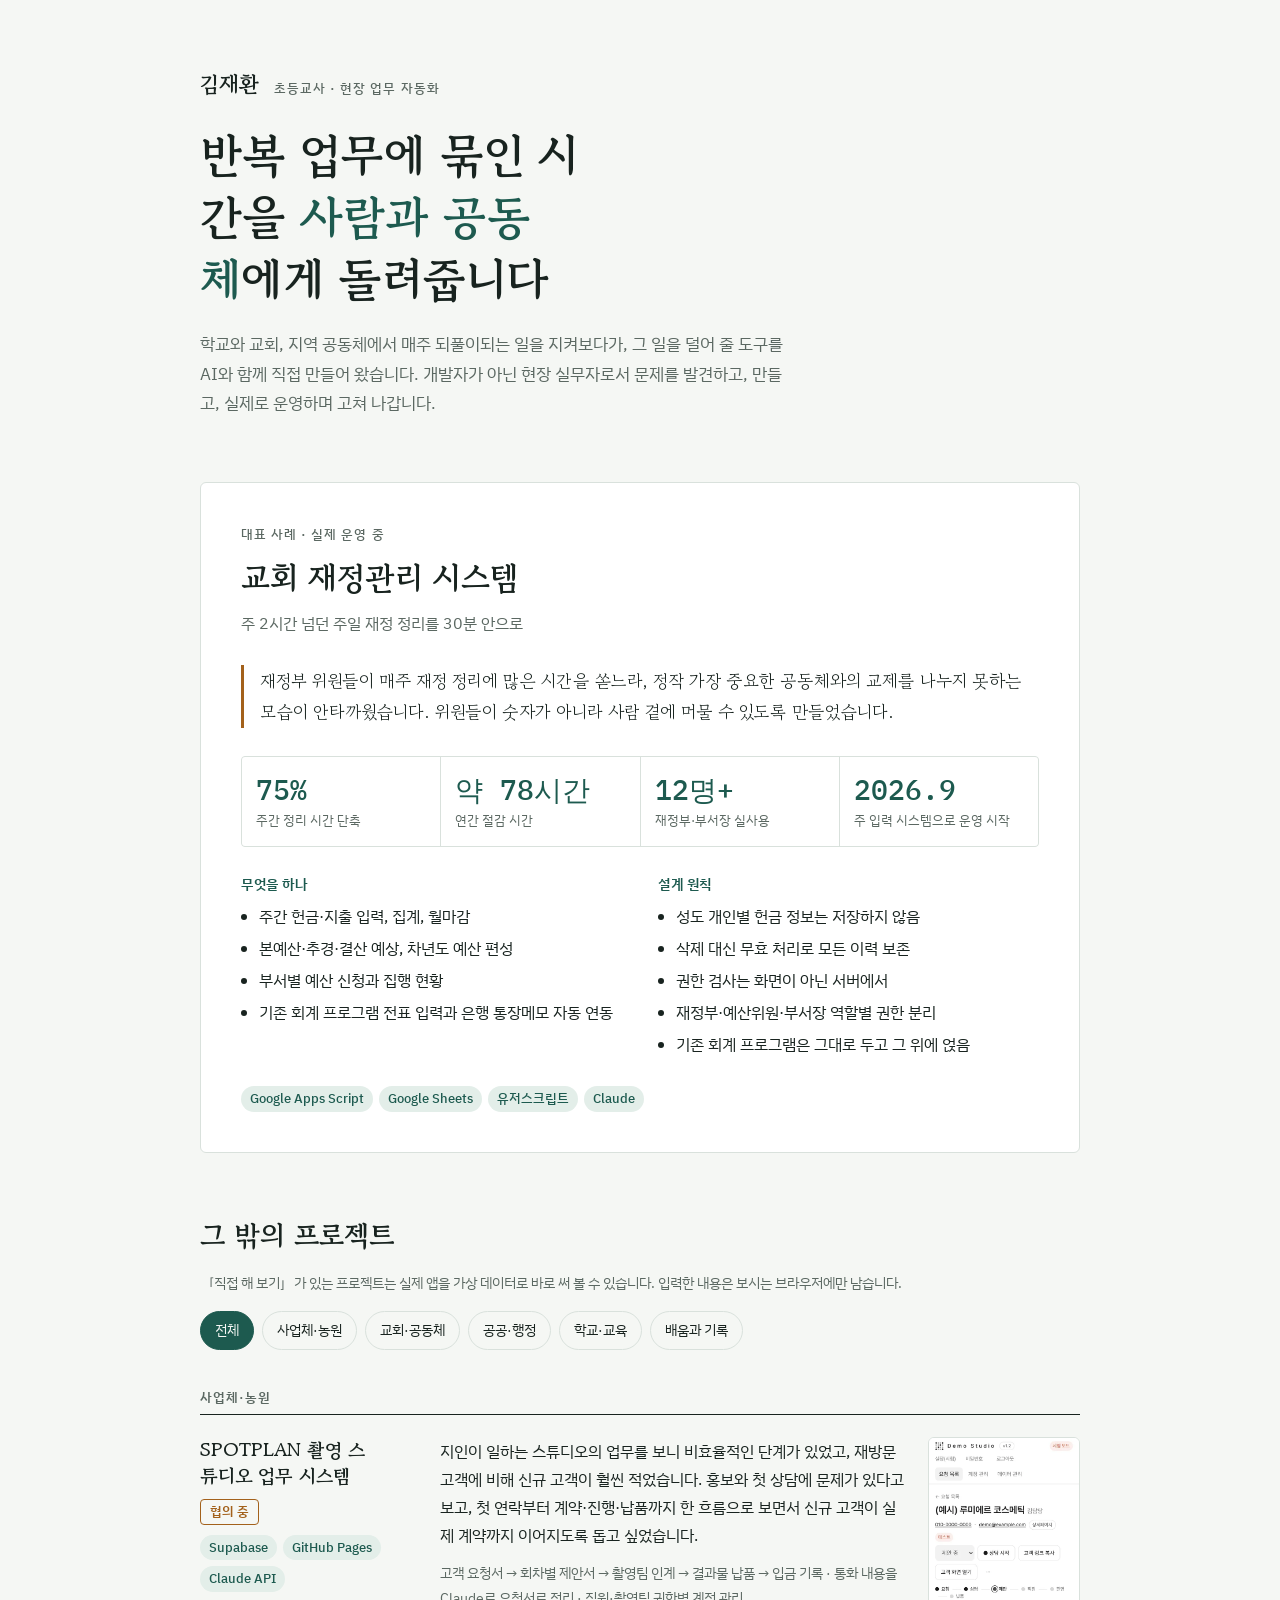
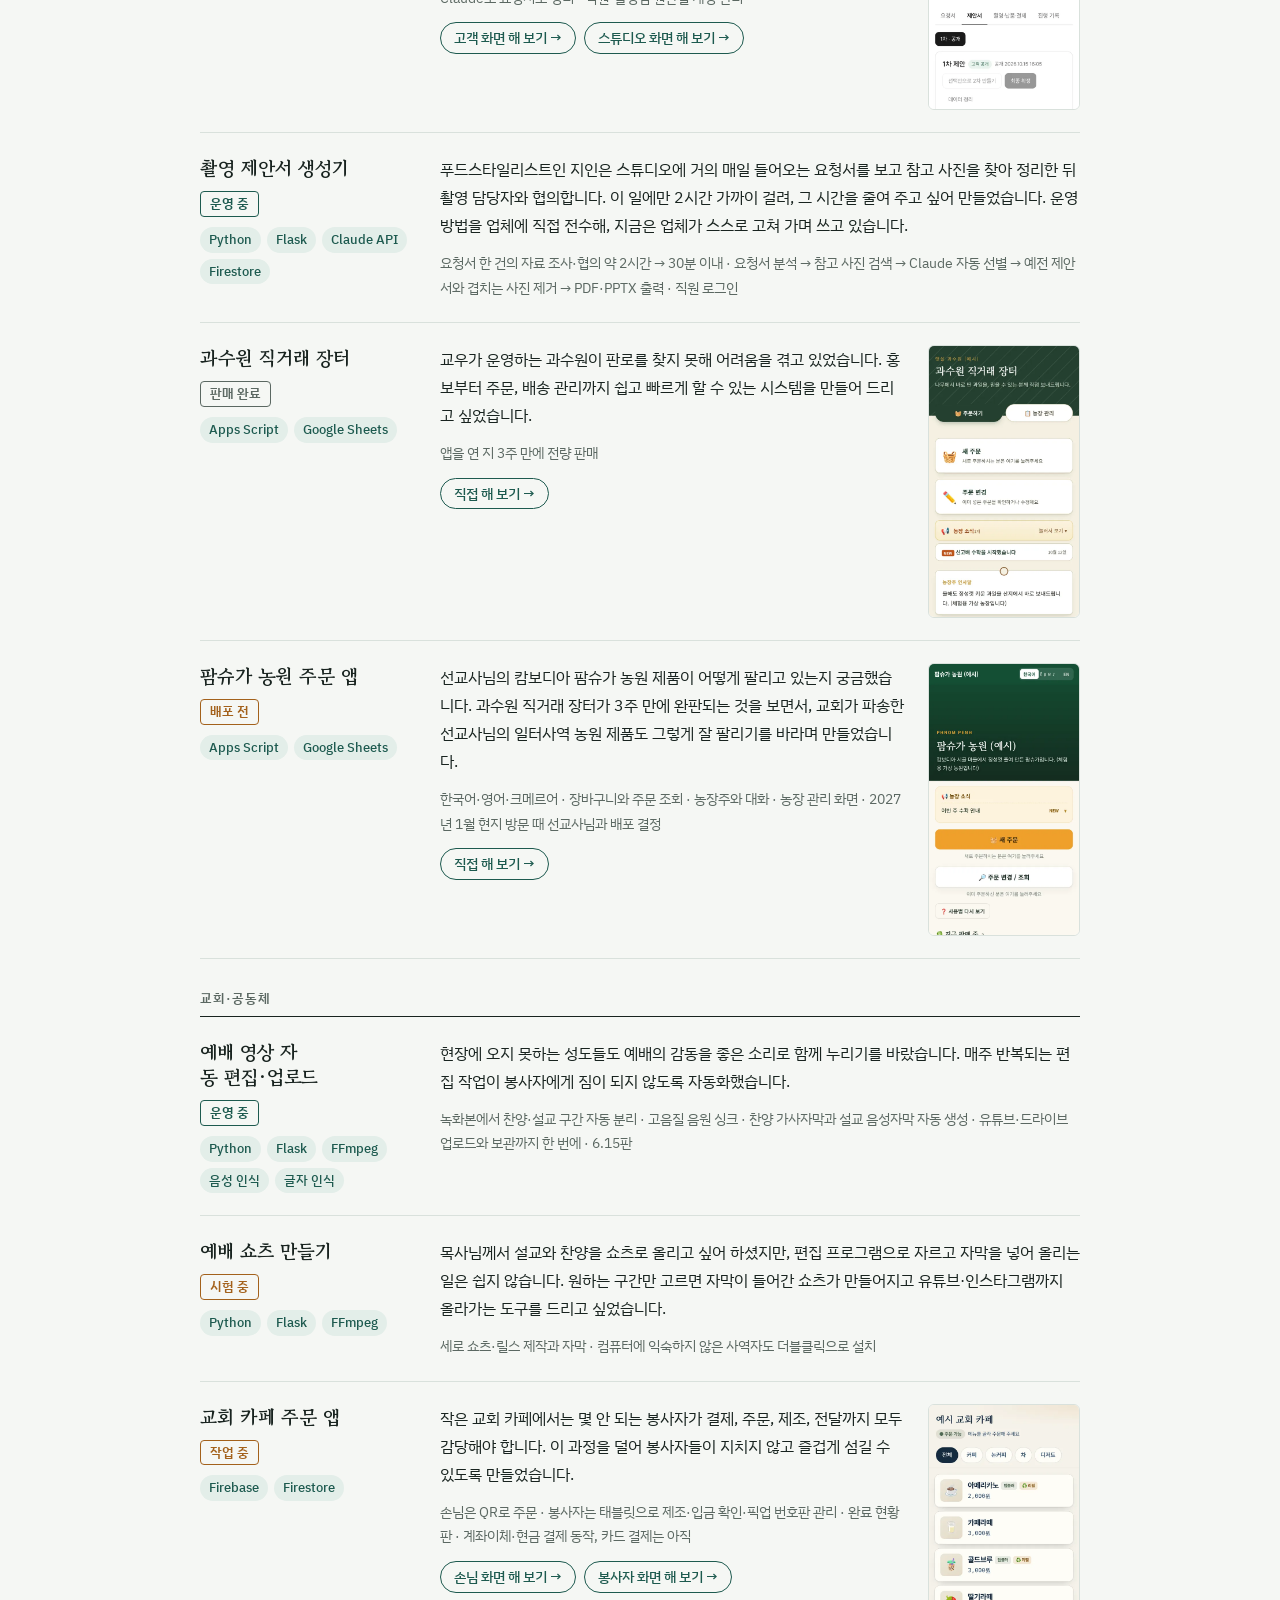
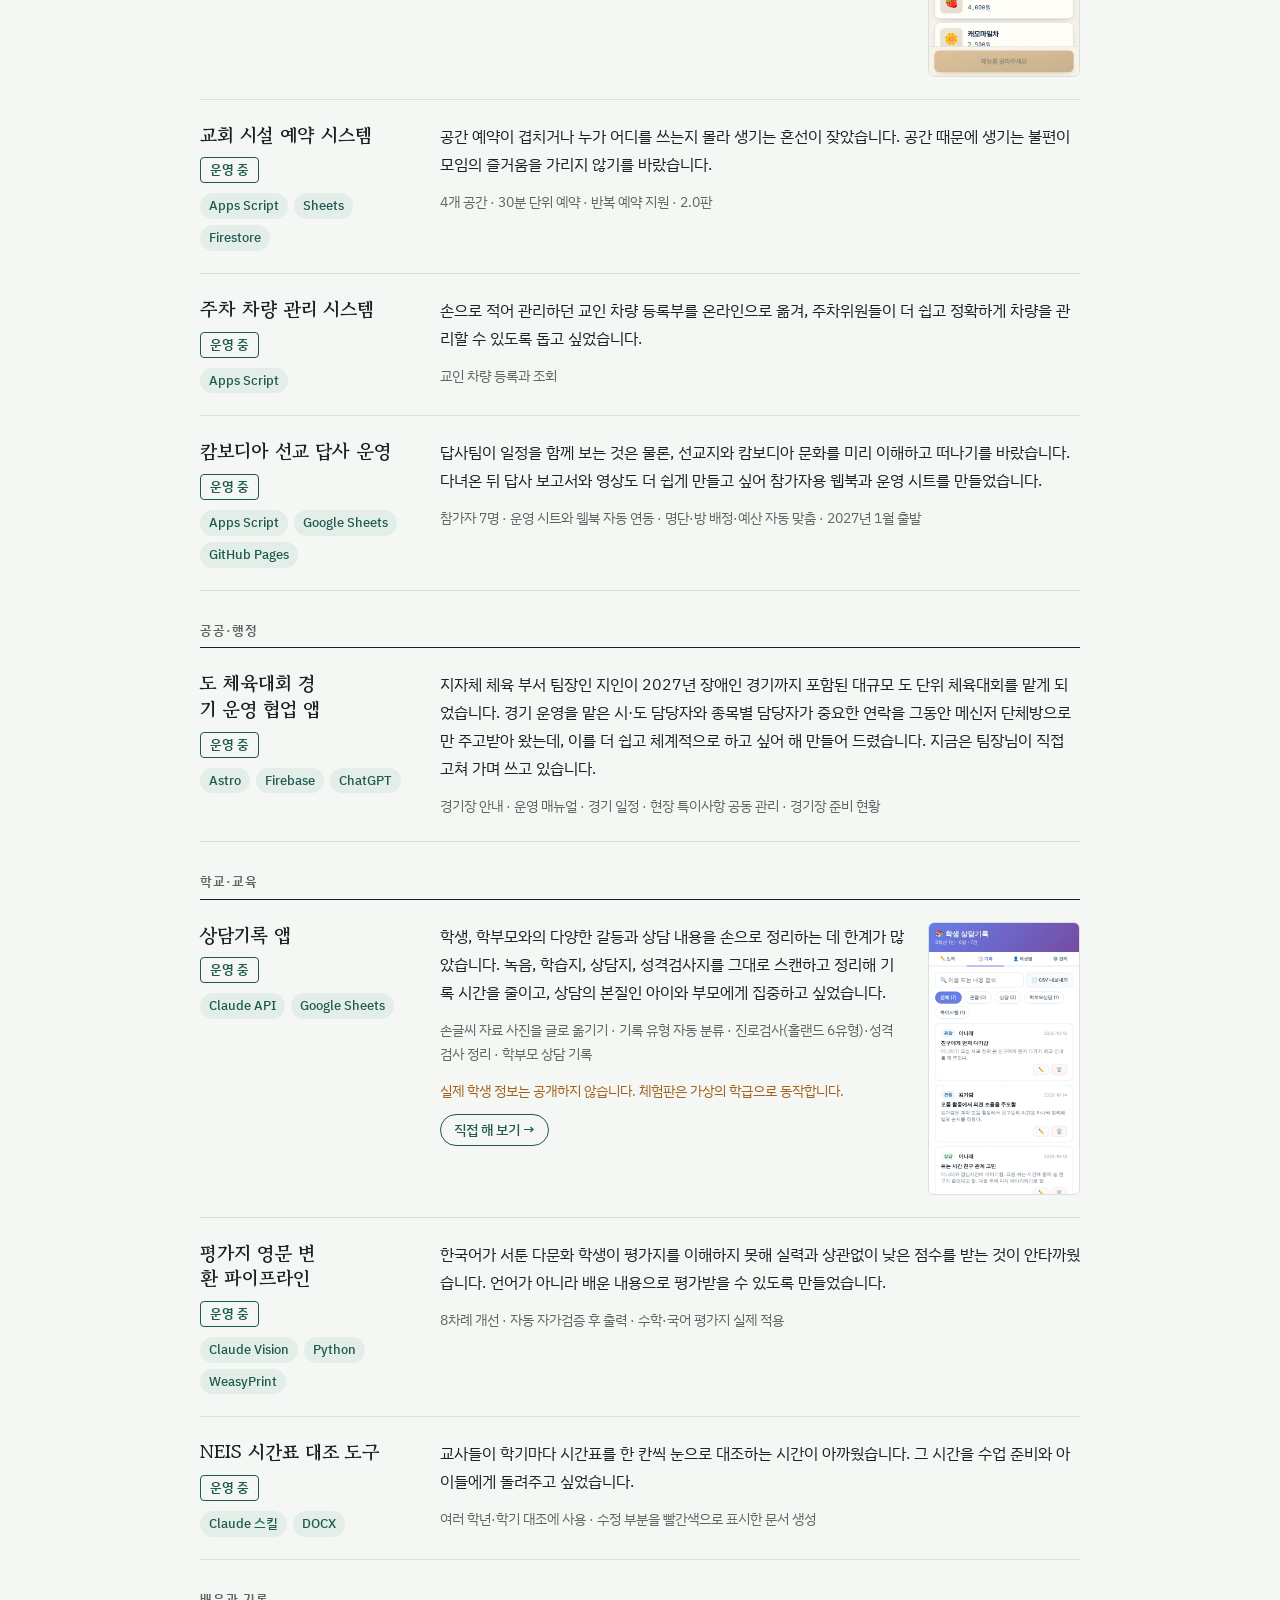
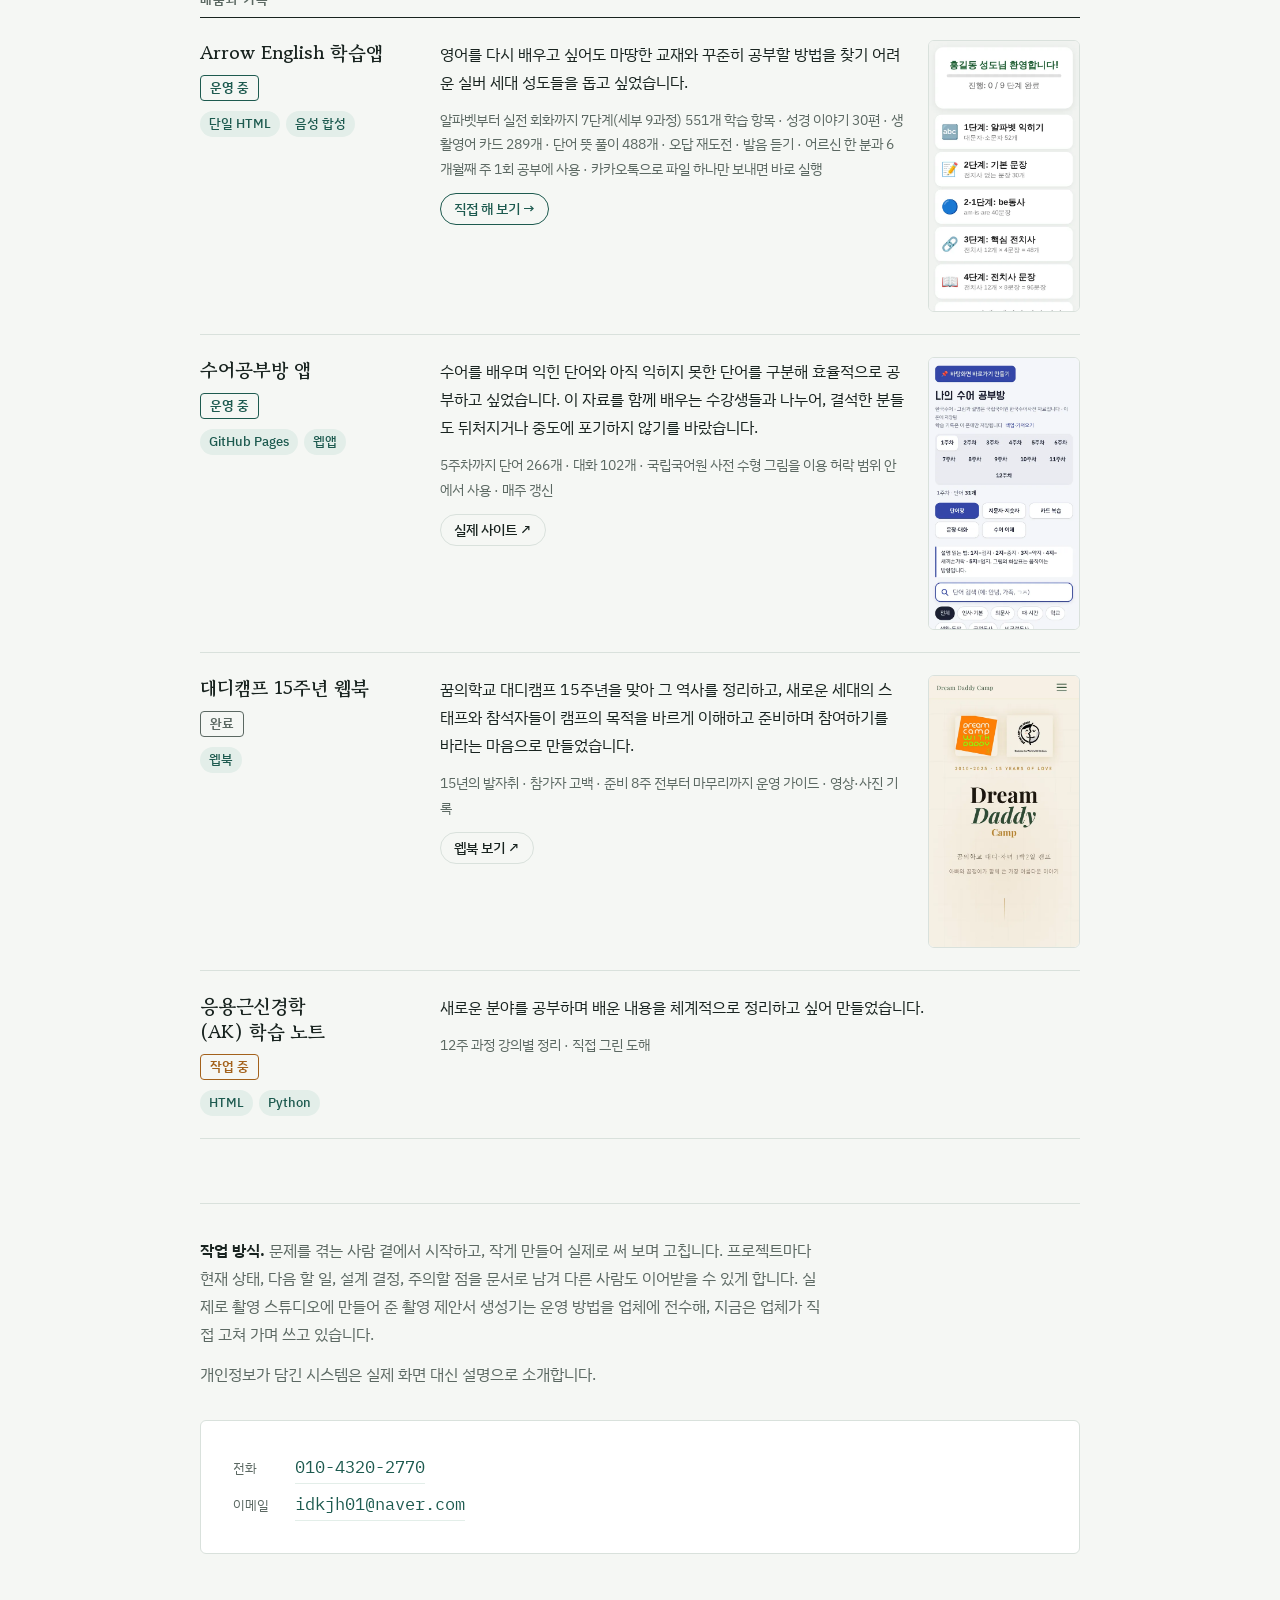
==== index.html @ 195a2b78 "AK 학습노트 링크·캡처 삭제 Co-Authored-By: Claude Opus 5.5 <noreply@anthropic.com> Claude-Session: https://cla" ====
<!doctype html>
<html lang="ko">
<head>
<meta charset="utf-8">
<meta name="viewport" content="width=device-width,initial-scale=1,viewport-fit=cover">
<meta name="description" content="초등교사 김재환이 학교·교회·지역 공동체의 반복 업무를 덜기 위해 AI와 함께 만든 프로젝트 모음">
<meta property="og:title" content="김재환 프로젝트 포트폴리오">
<meta property="og:description" content="반복 업무에 묶인 시간을 사람과 공동체에게 돌려줍니다">
<meta property="og:type" content="website">
<title>김재환 프로젝트 포트폴리오</title>
<meta name="claude:viewport-fit-sides" content="cover">
<link rel="preconnect" href="https://fonts.googleapis.com">
<link rel="stylesheet" href="https://fonts.googleapis.com/css2?family=Gowun+Batang:wght@400;700&family=IBM+Plex+Sans+KR:wght@400;500;600&family=IBM+Plex+Mono:wght@500&display=swap">
<style>
/* Layout: 한 사람의 작업 노트. 좁은 본문 칼럼 + 대표 사례 하나를 크게, 나머지는 분야별 목록 */
:root{
  --bg:#f5f7f4; --surface:#ffffff; --ink:#18231f; --muted:#5b6862; --line:#d9e1dc;
  --accent:#1d5a4f; --accent-soft:#e3eee9; --warm:#a3611b;
  --display:"Gowun Batang","Nanum Myeongjo",serif;
  --body:"IBM Plex Sans KR","Apple SD Gothic Neo","Malgun Gothic",sans-serif;
  --mono:"IBM Plex Mono",ui-monospace,monospace;
}
@media (prefers-color-scheme:dark){:root:not([data-theme="light"]){
  --bg:#111816; --surface:#18211e; --ink:#e6ece8; --muted:#9aa8a1; --line:#2b3733;
  --accent:#7cc4b2; --accent-soft:#1f2f2a; --warm:#e0a464; color-scheme:dark}}
:root[data-theme="dark"]{
  --bg:#111816; --surface:#18211e; --ink:#e6ece8; --muted:#9aa8a1; --line:#2b3733;
  --accent:#7cc4b2; --accent-soft:#1f2f2a; --warm:#e0a464; color-scheme:dark}
*{box-sizing:border-box}
body{background:var(--bg);color:var(--ink);font-family:var(--body);font-size:16px;line-height:1.75;
  padding-left:max(16px,env(safe-area-inset-left,0px));padding-right:max(16px,env(safe-area-inset-right,0px))}
.wrap{max-width:880px;margin:0 auto;padding-block:56px 72px;display:flex;flex-direction:column;gap:64px}
h1,h2,h3{font-family:var(--display);text-wrap:balance;margin:0;line-height:1.35}
p{margin:0}
.eyebrow{font-size:13px;letter-spacing:.08em;color:var(--muted);font-weight:500}

/* 소개 */
.intro{display:flex;flex-direction:column;gap:20px}
.intro .who{display:flex;flex-wrap:wrap;gap:6px 14px;align-items:baseline}
.intro .name{font-family:var(--display);font-size:22px;font-weight:700}
.intro h1{font-size:clamp(30px,6vw,46px);font-weight:700;max-width:18ch}
.intro h1 em{font-style:normal;color:var(--accent)}
.intro .lead{color:var(--muted);max-width:60ch;font-size:17px}

/* 대표 사례 */
.feature{background:var(--surface);border:1px solid var(--line);border-radius:6px;padding:clamp(22px,4vw,40px);display:flex;flex-direction:column;gap:28px}
.feature-head{display:flex;flex-direction:column;gap:10px}
.feature h2{font-size:clamp(24px,4.5vw,32px)}
.feature .sub{color:var(--muted)}
.why{border-left:3px solid var(--warm);padding-left:16px;font-family:var(--display);font-size:17.5px;line-height:1.8}
.stats{display:grid;grid-template-columns:repeat(4,minmax(0,1fr));gap:1px;background:var(--line);border:1px solid var(--line);border-radius:4px;overflow:hidden}
.stat{background:var(--surface);padding:16px 14px;display:flex;flex-direction:column;gap:4px;min-width:0}
.stat b{font-family:var(--mono);font-size:clamp(20px,3.6vw,28px);color:var(--accent);font-variant-numeric:tabular-nums;font-weight:500;line-height:1.2}
.stat span{font-size:13px;color:var(--muted);line-height:1.5}
.cols{display:grid;grid-template-columns:1fr 1fr;gap:24px 36px}
.cols > div{min-width:0;display:flex;flex-direction:column;gap:8px}
.cols h3{font-family:var(--body);font-size:14px;font-weight:600;letter-spacing:.04em;color:var(--accent)}
.cols ul{margin:0;padding-left:18px;display:flex;flex-direction:column;gap:4px}
.tags{display:flex;flex-wrap:wrap;gap:6px}
.tag{font-size:12.5px;padding:2px 9px;border-radius:999px;background:var(--accent-soft);color:var(--accent);font-weight:500}

/* 목록 */
.list-head{display:flex;flex-direction:column;gap:16px;margin-bottom:8px}
.list-head h2{font-size:clamp(22px,4vw,28px)}
.filters{display:flex;flex-wrap:wrap;gap:8px}
.filters button{font:inherit;font-size:14px;padding:6px 14px;border-radius:999px;border:1px solid var(--line);background:transparent;color:var(--ink);cursor:pointer}
.filters button[aria-pressed="true"]{background:var(--accent);border-color:var(--accent);color:var(--bg)}
.filters button:focus-visible{outline:2px solid var(--warm);outline-offset:2px}
.group{display:flex;flex-direction:column}
.group-title{font-size:13px;letter-spacing:.08em;color:var(--muted);font-weight:600;padding-block:28px 6px;border-bottom:1px solid var(--ink)}
.item{display:grid;grid-template-columns:minmax(0,13rem) minmax(0,1fr);gap:8px 32px;padding-block:22px;border-bottom:1px solid var(--line)}
.item h3{font-size:19px}
.item .meta{display:flex;flex-direction:column;gap:10px;min-width:0}
.item .body{display:flex;flex-direction:column;gap:12px;min-width:0}
.item .facts{font-size:14px;color:var(--muted)}
.item .note{font-size:13.5px;color:var(--warm)}
.item .body.with-shot{display:grid;grid-template-columns:minmax(0,1fr) 9.5rem;gap:12px 24px;align-items:start}
.item .text{display:flex;flex-direction:column;gap:12px;min-width:0}
.shot{margin:0;border:1px solid var(--line);border-radius:6px;overflow:hidden;background:var(--surface);aspect-ratio:390/700;max-width:100%}
.shot img{display:block;width:100%;height:100%;object-fit:cover;object-position:top}
.links{display:flex;flex-wrap:wrap;gap:8px}
.links a{font-size:14px;font-weight:500;color:var(--accent);text-decoration:none;padding:5px 13px;border:1px solid var(--accent);border-radius:999px;line-height:1.4}
.links a:hover{background:var(--accent);color:var(--bg)}
.links a:focus-visible{outline:2px solid var(--warm);outline-offset:2px}
.links a.live{border-color:var(--line);color:var(--ink)}
.list-note{font-size:14px;color:var(--muted)}
.status{align-self:flex-start;font-size:12.5px;font-weight:600;padding:1px 9px;border-radius:4px;border:1px solid currentColor}
.s-on{color:var(--accent)} .s-wip{color:var(--warm)} .s-done{color:var(--muted)}
.closing{display:flex;flex-direction:column;gap:12px;border-top:1px solid var(--line);padding-top:32px;color:var(--muted)}
.closing p{max-width:62ch}
.closing strong{color:var(--ink);font-weight:600}
.contact{margin-top:20px;background:var(--surface);border:1px solid var(--line);border-radius:6px;padding:clamp(20px,4vw,32px);display:flex;flex-direction:column;gap:12px;color:var(--ink)}
.contact h2{font-size:clamp(20px,3.6vw,24px)}
.contact p{color:var(--muted)}
.contact ul{list-style:none;margin:0;padding:0;display:flex;flex-direction:column;gap:6px}
.contact li{display:flex;gap:16px;align-items:baseline;flex-wrap:wrap}
.contact li span{font-size:13px;color:var(--muted);min-width:3.5em}
.contact a{color:var(--accent);font-family:var(--mono);font-size:17px;text-decoration:none;border-bottom:1px solid var(--accent-soft);overflow-wrap:anywhere}
.contact a:hover{border-bottom-color:var(--accent)}

@media (max-width:640px){
  .stats{grid-template-columns:repeat(2,minmax(0,1fr))}
  .cols{grid-template-columns:1fr}
  .item{grid-template-columns:1fr}
  .item .body.with-shot{grid-template-columns:minmax(0,1fr) 6.5rem;gap:12px 16px}
  .wrap{padding-block:36px 56px;gap:48px}
}
</style>
</head>
<body>
<div class="wrap">
  <header class="intro">
    <div class="who"><span class="name">김재환</span><span class="eyebrow">초등교사 · 현장 업무 자동화</span></div>
    <h1>반복 업무에 묶인 시간을 <em>사람과 공동체</em>에게 돌려줍니다</h1>
    <p class="lead">학교와 교회, 지역 공동체에서 매주 되풀이되는 일을 지켜보다가, 그 일을 덜어 줄 도구를 AI와 함께 직접 만들어 왔습니다. 개발자가 아닌 현장 실무자로서 문제를 발견하고, 만들고, 실제로 운영하며 고쳐 나갑니다.</p>
  </header>

  <section class="feature" aria-labelledby="f-title">
    <div class="feature-head">
      <span class="eyebrow">대표 사례 · 실제 운영 중</span>
      <h2 id="f-title">교회 재정관리 시스템</h2>
      <p class="sub">주 2시간 넘던 주일 재정 정리를 30분 안으로</p>
    </div>
    <p class="why">재정부 위원들이 매주 재정 정리에 많은 시간을 쏟느라, 정작 가장 중요한 공동체와의 교제를 나누지 못하는 모습이 안타까웠습니다. 위원들이 숫자가 아니라 사람 곁에 머물 수 있도록 만들었습니다.</p>
    <div class="stats">
      <div class="stat"><b>75%</b><span>주간 정리 시간 단축</span></div>
      <div class="stat"><b>약 78시간</b><span>연간 절감 시간</span></div>
      <div class="stat"><b>12명+</b><span>재정부·부서장 실사용</span></div>
      <div class="stat"><b>2026.9</b><span>주 입력 시스템으로 운영 시작</span></div>
    </div>
    <div class="cols">
      <div>
        <h3>무엇을 하나</h3>
        <ul>
          <li>주간 헌금·지출 입력, 집계, 월마감</li>
          <li>본예산·추경·결산 예상, 차년도 예산 편성</li>
          <li>부서별 예산 신청과 집행 현황</li>
          <li>기존 회계 프로그램 전표 입력과 은행 통장메모 자동 연동</li>
        </ul>
      </div>
      <div>
        <h3>설계 원칙</h3>
        <ul>
          <li>성도 개인별 헌금 정보는 저장하지 않음</li>
          <li>삭제 대신 무효 처리로 모든 이력 보존</li>
          <li>권한 검사는 화면이 아닌 서버에서</li>
          <li>재정부·예산위원·부서장 역할별 권한 분리</li>
          <li>기존 회계 프로그램은 그대로 두고 그 위에 얹음</li>
        </ul>
      </div>
    </div>
    <div class="tags"><span class="tag">Google Apps Script</span><span class="tag">Google Sheets</span><span class="tag">유저스크립트</span><span class="tag">Claude</span></div>
  </section>

  <section aria-labelledby="l-title">
    <div class="list-head">
      <h2 id="l-title">그 밖의 프로젝트</h2>
      <p class="list-note">「직접 해 보기」가 있는 프로젝트는 실제 앱을 가상 데이터로 바로 써 볼 수 있습니다. 입력한 내용은 보시는 브라우저에만 남습니다.</p>
      <div class="filters" role="group" aria-label="분야 선택">
        <button type="button" data-f="all" aria-pressed="true">전체</button>
        <button type="button" data-f="biz" aria-pressed="false">사업체·농원</button>
        <button type="button" data-f="church" aria-pressed="false">교회·공동체</button>
        <button type="button" data-f="gov" aria-pressed="false">공공·행정</button>
        <button type="button" data-f="school" aria-pressed="false">학교·교육</button>
        <button type="button" data-f="learn" aria-pressed="false">배움과 기록</button>
      </div>
    </div>
    <div id="list"></div>
  </section>

  <footer class="closing">
    <p><strong>작업 방식.</strong> 문제를 겪는 사람 곁에서 시작하고, 작게 만들어 실제로 써 보며 고칩니다. 프로젝트마다 현재 상태, 다음 할 일, 설계 결정, 주의할 점을 문서로 남겨 다른 사람도 이어받을 수 있게 합니다. 실제로 촬영 스튜디오에 만들어 준 촬영 제안서 생성기는 운영 방법을 업체에 전수해, 지금은 업체가 직접 고쳐 가며 쓰고 있습니다.</p>
    <p>개인정보가 담긴 시스템은 실제 화면 대신 설명으로 소개합니다.</p>
    <div class="contact" aria-label="연락처">
      <ul>
        <li><span>전화</span><a href="tel:010-4320-2770">010-4320-2770</a></li>
        <li><span>이메일</span><a href="mailto:idkjh01@naver.com">idkjh01@naver.com</a></li>
      </ul>
    </div>
  </footer>
</div>

<script>
const GROUPS={biz:"사업체·농원",church:"교회·공동체",gov:"공공·행정",school:"학교·교육",learn:"배움과 기록"};
const ST={on:["운영 중","s-on"],wip:["작업 중","s-wip"],test:["시험 중","s-wip"],talk:["협의 중","s-wip"],pre:["배포 전","s-wip"],done:["완료","s-done"],sold:["판매 완료","s-done"]};
const P=[
 {g:"biz",s:"talk",t:"SPOTPLAN 촬영 스튜디오 업무 시스템",im:"spotplan",d:[["고객 화면 해 보기","https://godloveskjh.github.io/demo/spotplan/"],["스튜디오 화면 해 보기","https://godloveskjh.github.io/demo/spotplan/#/studio"]],w:"지인이 일하는 스튜디오의 업무를 보니 비효율적인 단계가 있었고, 재방문 고객에 비해 신규 고객이 훨씬 적었습니다. 홍보와 첫 상담에 문제가 있다고 보고, 첫 연락부터 계약·진행·납품까지 한 흐름으로 보면서 신규 고객이 실제 계약까지 이어지도록 돕고 싶었습니다.",f:"고객 요청서 → 회차별 제안서 → 촬영팀 인계 → 결과물 납품 → 입금 기록 · 통화 내용을 Claude로 요청서로 정리 · 직원·촬영팀 권한별 계정 관리",k:["Supabase","GitHub Pages","Claude API"]},
 {g:"biz",s:"on",t:"촬영 제안서 생성기",w:"푸드스타일리스트인 지인은 스튜디오에 거의 매일 들어오는 요청서를 보고 참고 사진을 찾아 정리한 뒤 촬영 담당자와 협의합니다. 이 일에만 2시간 가까이 걸려, 그 시간을 줄여 주고 싶어 만들었습니다. 운영 방법을 업체에 직접 전수해, 지금은 업체가 스스로 고쳐 가며 쓰고 있습니다.",f:"요청서 한 건의 자료 조사·협의 약 2시간 → 30분 이내 · 요청서 분석 → 참고 사진 검색 → Claude 자동 선별 → 예전 제안서와 겹치는 사진 제거 → PDF·PPTX 출력 · 직원 로그인",k:["Python","Flask","Claude API","Firestore"]},
 {g:"biz",s:"sold",t:"과수원 직거래 장터",im:"orchard",d:[["직접 해 보기","https://godloveskjh.github.io/demo/orchard/"]],w:"교우가 운영하는 과수원이 판로를 찾지 못해 어려움을 겪고 있었습니다. 홍보부터 주문, 배송 관리까지 쉽고 빠르게 할 수 있는 시스템을 만들어 드리고 싶었습니다.",f:"앱을 연 지 3주 만에 전량 판매",k:["Apps Script","Google Sheets"]},
 {g:"biz",s:"pre",t:"팜슈가 농원 주문 앱",im:"palmsugar",d:[["직접 해 보기","https://godloveskjh.github.io/demo/palmsugar/"]],w:"선교사님의 캄보디아 팜슈가 농원 제품이 어떻게 팔리고 있는지 궁금했습니다. 과수원 직거래 장터가 3주 만에 완판되는 것을 보면서, 교회가 파송한 선교사님의 일터사역 농원 제품도 그렇게 잘 팔리기를 바라며 만들었습니다.",f:"한국어·영어·크메르어 · 장바구니와 주문 조회 · 농장주와 대화 · 농장 관리 화면 · 2027년 1월 현지 방문 때 선교사님과 배포 결정",k:["Apps Script","Google Sheets"]},
 {g:"church",s:"on",t:"예배 영상 자동 편집·업로드",w:"현장에 오지 못하는 성도들도 예배의 감동을 좋은 소리로 함께 누리기를 바랐습니다. 매주 반복되는 편집 작업이 봉사자에게 짐이 되지 않도록 자동화했습니다.",f:"녹화본에서 찬양·설교 구간 자동 분리 · 고음질 음원 싱크 · 찬양 가사자막과 설교 음성자막 자동 생성 · 유튜브·드라이브 업로드와 보관까지 한 번에 · 6.15판",k:["Python","Flask","FFmpeg","음성 인식","글자 인식"]},
 {g:"church",s:"test",t:"예배 쇼츠 만들기",w:"목사님께서 설교와 찬양을 쇼츠로 올리고 싶어 하셨지만, 편집 프로그램으로 자르고 자막을 넣어 올리는 일은 쉽지 않습니다. 원하는 구간만 고르면 자막이 들어간 쇼츠가 만들어지고 유튜브·인스타그램까지 올라가는 도구를 드리고 싶었습니다.",f:"세로 쇼츠·릴스 제작과 자막 · 컴퓨터에 익숙하지 않은 사역자도 더블클릭으로 설치",k:["Python","Flask","FFmpeg"]},
 {g:"church",s:"wip",t:"교회 카페 주문 앱",im:"cafe",d:[["손님 화면 해 보기","https://godloveskjh.github.io/demo/cafe/"],["봉사자 화면 해 보기","https://godloveskjh.github.io/demo/cafe/?staff"]],w:"작은 교회 카페에서는 몇 안 되는 봉사자가 결제, 주문, 제조, 전달까지 모두 감당해야 합니다. 이 과정을 덜어 봉사자들이 지치지 않고 즐겁게 섬길 수 있도록 만들었습니다.",f:"손님은 QR로 주문 · 봉사자는 태블릿으로 제조·입금 확인·픽업 번호판 관리 · 완료 현황판 · 계좌이체·현금 결제 동작, 카드 결제는 아직",k:["Firebase","Firestore"]},
 {g:"church",s:"on",t:"교회 시설 예약 시스템",w:"공간 예약이 겹치거나 누가 어디를 쓰는지 몰라 생기는 혼선이 잦았습니다. 공간 때문에 생기는 불편이 모임의 즐거움을 가리지 않기를 바랐습니다.",f:"4개 공간 · 30분 단위 예약 · 반복 예약 지원 · 2.0판",k:["Apps Script","Sheets","Firestore"]},
 {g:"church",s:"on",t:"주차 차량 관리 시스템",w:"손으로 적어 관리하던 교인 차량 등록부를 온라인으로 옮겨, 주차위원들이 더 쉽고 정확하게 차량을 관리할 수 있도록 돕고 싶었습니다.",f:"교인 차량 등록과 조회",k:["Apps Script"]},
 {g:"church",s:"on",t:"캄보디아 선교 답사 운영",w:"답사팀이 일정을 함께 보는 것은 물론, 선교지와 캄보디아 문화를 미리 이해하고 떠나기를 바랐습니다. 다녀온 뒤 답사 보고서와 영상도 더 쉽게 만들고 싶어 참가자용 웹북과 운영 시트를 만들었습니다.",f:"참가자 7명 · 운영 시트와 웹북 자동 연동 · 명단·방 배정·예산 자동 맞춤 · 2027년 1월 출발",k:["Apps Script","Google Sheets","GitHub Pages"]},
 {g:"gov",s:"on",t:"도 체육대회 경기 운영 협업 앱",w:"지자체 체육 부서 팀장인 지인이 2027년 장애인 경기까지 포함된 대규모 도 단위 체육대회를 맡게 되었습니다. 경기 운영을 맡은 시·도 담당자와 종목별 담당자가 중요한 연락을 그동안 메신저 단체방으로만 주고받아 왔는데, 이를 더 쉽고 체계적으로 하고 싶어 해 만들어 드렸습니다. 지금은 팀장님이 직접 고쳐 가며 쓰고 있습니다.",f:"경기장 안내 · 운영 매뉴얼 · 경기 일정 · 현장 특이사항 공동 관리 · 경기장 준비 현황",k:["Astro","Firebase","ChatGPT"]},
 {g:"school",s:"on",t:"상담기록 앱",im:"counsel",d:[["직접 해 보기","https://godloveskjh.github.io/demo/counsel/"]],w:"학생, 학부모와의 다양한 갈등과 상담 내용을 손으로 정리하는 데 한계가 많았습니다. 녹음, 학습지, 상담지, 성격검사지를 그대로 스캔하고 정리해 기록 시간을 줄이고, 상담의 본질인 아이와 부모에게 집중하고 싶었습니다.",f:"손글씨 자료 사진을 글로 옮기기 · 기록 유형 자동 분류 · 진로검사(홀랜드 6유형)·성격검사 정리 · 학부모 상담 기록",n:"실제 학생 정보는 공개하지 않습니다. 체험판은 가상의 학급으로 동작합니다.",k:["Claude API","Google Sheets"]},
 {g:"school",s:"on",t:"평가지 영문 변환 파이프라인",w:"한국어가 서툰 다문화 학생이 평가지를 이해하지 못해 실력과 상관없이 낮은 점수를 받는 것이 안타까웠습니다. 언어가 아니라 배운 내용으로 평가받을 수 있도록 만들었습니다.",f:"8차례 개선 · 자동 자가검증 후 출력 · 수학·국어 평가지 실제 적용",k:["Claude Vision","Python","WeasyPrint"]},
 {g:"school",s:"on",t:"NEIS 시간표 대조 도구",w:"교사들이 학기마다 시간표를 한 칸씩 눈으로 대조하는 시간이 아까웠습니다. 그 시간을 수업 준비와 아이들에게 돌려주고 싶었습니다.",f:"여러 학년·학기 대조에 사용 · 수정 부분을 빨간색으로 표시한 문서 생성",k:["Claude 스킬","DOCX"]},
 {g:"learn",s:"on",t:"Arrow English 학습앱",im:"english",d:[["직접 해 보기","https://godloveskjh.github.io/demo/english/"]],w:"영어를 다시 배우고 싶어도 마땅한 교재와 꾸준히 공부할 방법을 찾기 어려운 실버 세대 성도들을 돕고 싶었습니다.",f:"알파벳부터 실전 회화까지 7단계(세부 9과정) 551개 학습 항목 · 성경 이야기 30편 · 생활영어 카드 289개 · 단어 뜻 풀이 488개 · 오답 재도전 · 발음 듣기 · 어르신 한 분과 6개월째 주 1회 공부에 사용 · 카카오톡으로 파일 하나만 보내면 바로 실행",k:["단일 HTML","음성 합성"]},
 {g:"learn",s:"on",t:"수어공부방 앱",im:"sueo",l:[["실제 사이트","https://godloveskjh.github.io/sueo-study/"]],w:"수어를 배우며 익힌 단어와 아직 익히지 못한 단어를 구분해 효율적으로 공부하고 싶었습니다. 이 자료를 함께 배우는 수강생들과 나누어, 결석한 분들도 뒤처지거나 중도에 포기하지 않기를 바랐습니다.",f:"5주차까지 단어 266개 · 대화 102개 · 국립국어원 사전 수형 그림을 이용 허락 범위 안에서 사용 · 매주 갱신",k:["GitHub Pages","웹앱"]},
 {g:"learn",s:"done",t:"대디캠프 15주년 웹북",im:"daddy",l:[["웹북 보기","https://godloveskjh.github.io/DaddyCamp/"]],w:"꿈의학교 대디캠프 15주년을 맞아 그 역사를 정리하고, 새로운 세대의 스태프와 참석자들이 캠프의 목적을 바르게 이해하고 준비하며 참여하기를 바라는 마음으로 만들었습니다.",f:"15년의 발자취 · 참가자 고백 · 준비 8주 전부터 마무리까지 운영 가이드 · 영상·사진 기록",k:["웹북"]},
 {g:"learn",s:"wip",t:"응용근신경학(AK) 학습 노트",w:"새로운 분야를 공부하며 배운 내용을 체계적으로 정리하고 싶어 만들었습니다.",f:"12주 과정 강의별 정리 · 직접 그린 도해",k:["HTML","Python"]}
];
const esc=s=>s.replace(/[&<>"]/g,c=>({"&":"&amp;","<":"&lt;",">":"&gt;",'"':"&quot;"}[c]));
function links(p){
  const a=(p.d||[]).map(([t,u])=>`<a href="${u}" target="_blank" rel="noopener">${esc(t)} →</a>`).concat((p.l||[]).map(([t,u])=>`<a class="live" href="${u}" target="_blank" rel="noopener">${esc(t)} ↗</a>`));
  return a.length?`<div class="links">${a.join("")}</div>`:"";
}
function render(f){
  const keys=f==="all"?Object.keys(GROUPS):[f];
  document.getElementById("list").innerHTML=keys.map(g=>`
    <div class="group"><div class="group-title">${GROUPS[g]}</div>
    ${P.filter(p=>p.g===g).map(p=>`
      <article class="item">
        <div class="meta"><h3>${esc(p.t)}</h3>${p.s?`<span class="status ${ST[p.s][1]}">${ST[p.s][0]}</span>`:""}${p.k.length?`<div class="tags">${p.k.map(k=>`<span class="tag">${esc(k)}</span>`).join("")}</div>`:""}</div>
        <div class="body${p.im?" with-shot":""}"><div class="text"><p>${esc(p.w)}</p>${p.f?`<p class="facts">${esc(p.f)}</p>`:""}${p.n?`<p class="note">${esc(p.n)}</p>`:""}${links(p)}</div>${p.im?`<figure class="shot"><img src="img/${p.im}.webp" alt="${esc(p.t)} 화면" loading="lazy" width="390" height="700"></figure>`:""}</div>
      </article>`).join("")}
    </div>`).join("");
}
document.querySelectorAll(".filters button").forEach(b=>b.addEventListener("click",()=>{
  document.querySelectorAll(".filters button").forEach(x=>x.setAttribute("aria-pressed",x===b));
  render(b.dataset.f);
  try{localStorage.setItem("pf-filter",b.dataset.f)}catch(e){}
}));
let start="all";try{start=localStorage.getItem("pf-filter")||"all"}catch(e){}
if(!GROUPS[start])start="all";
document.querySelectorAll(".filters button").forEach(x=>x.setAttribute("aria-pressed",x.dataset.f===start));
render(start);
</script>

</body>
</html>
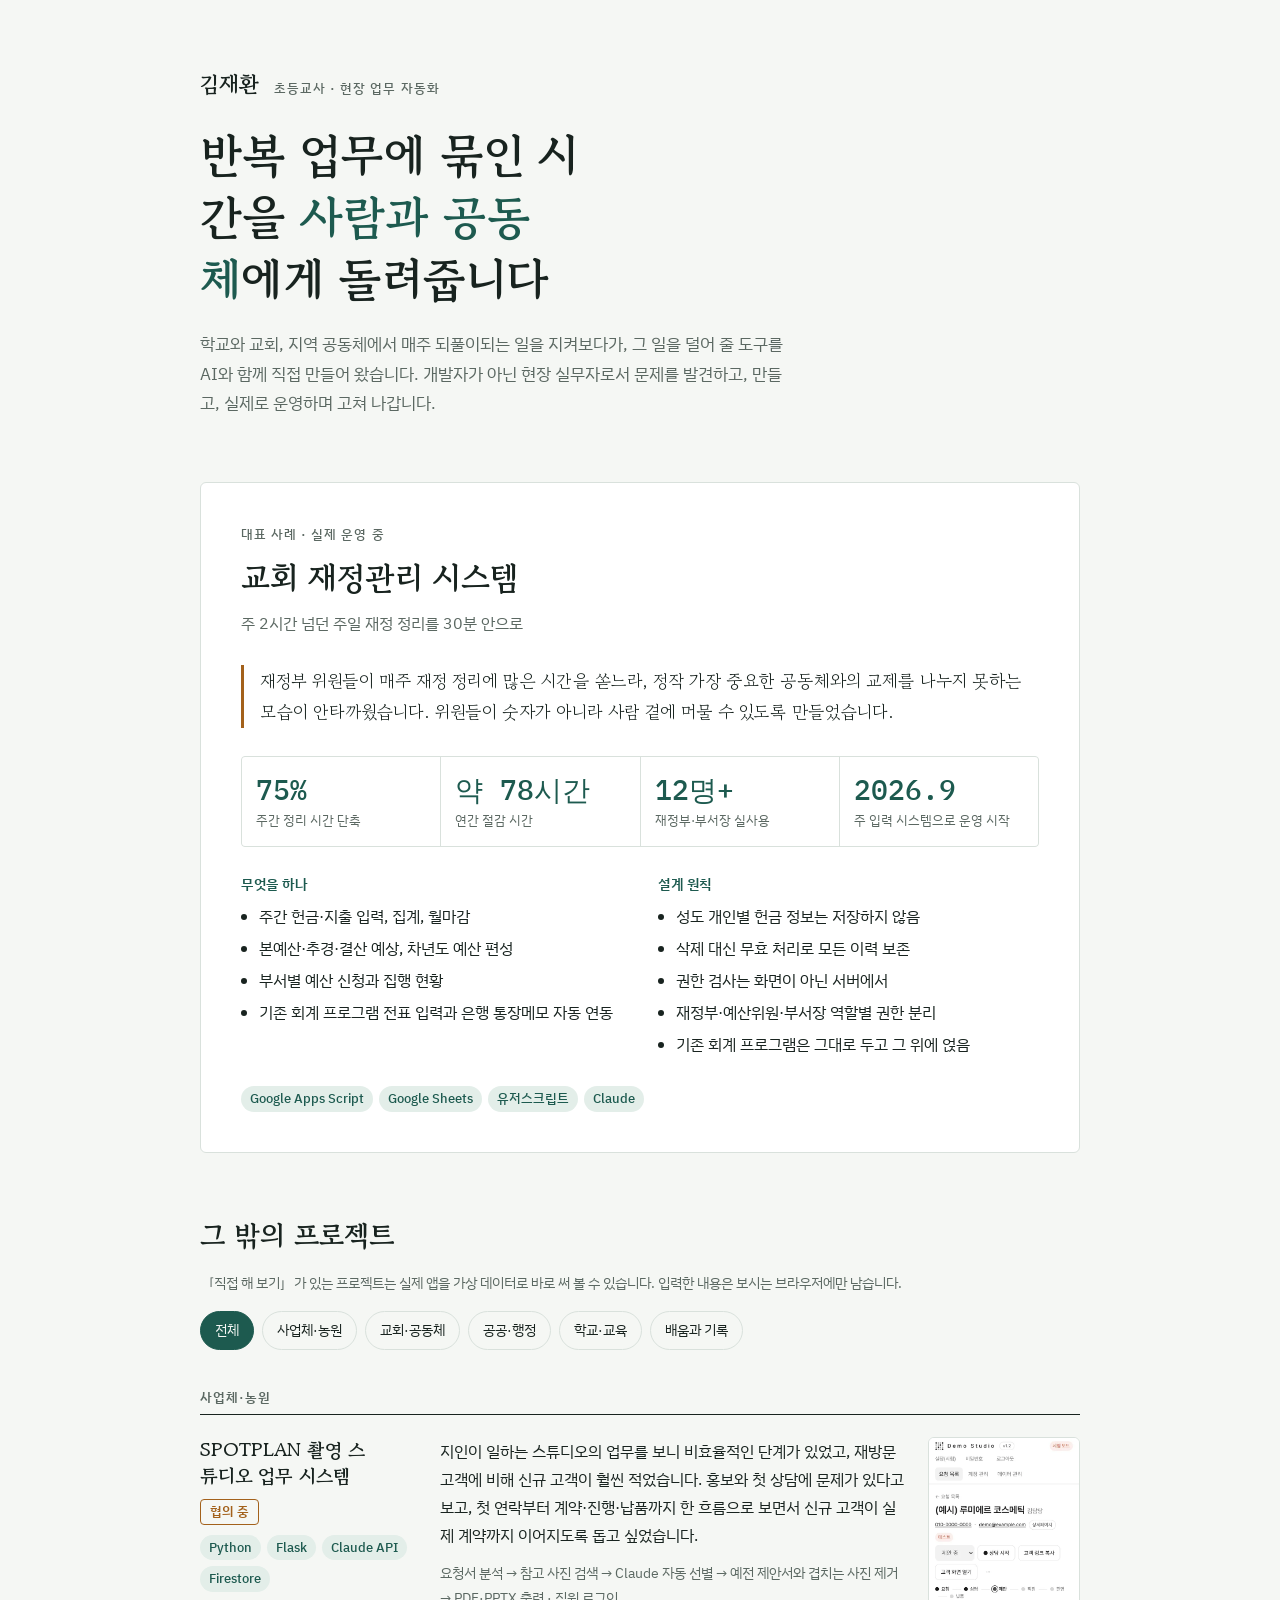
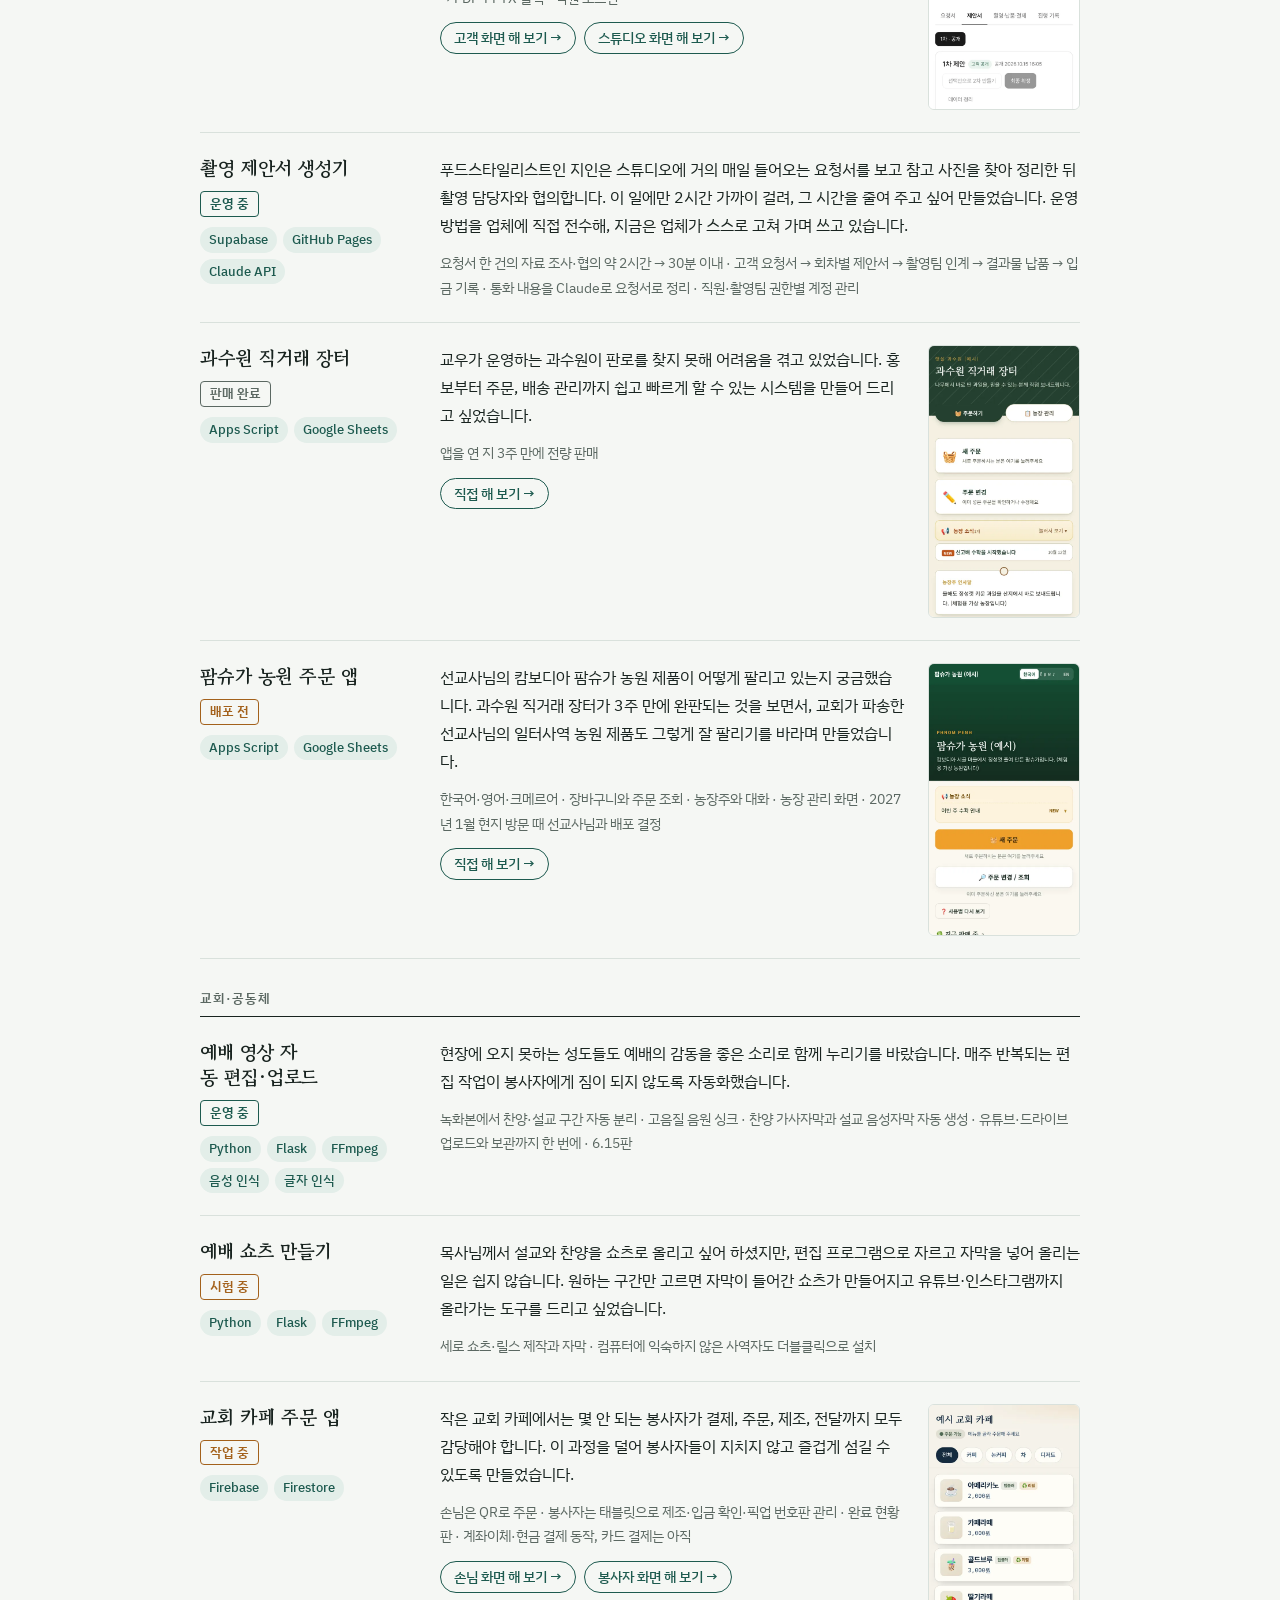
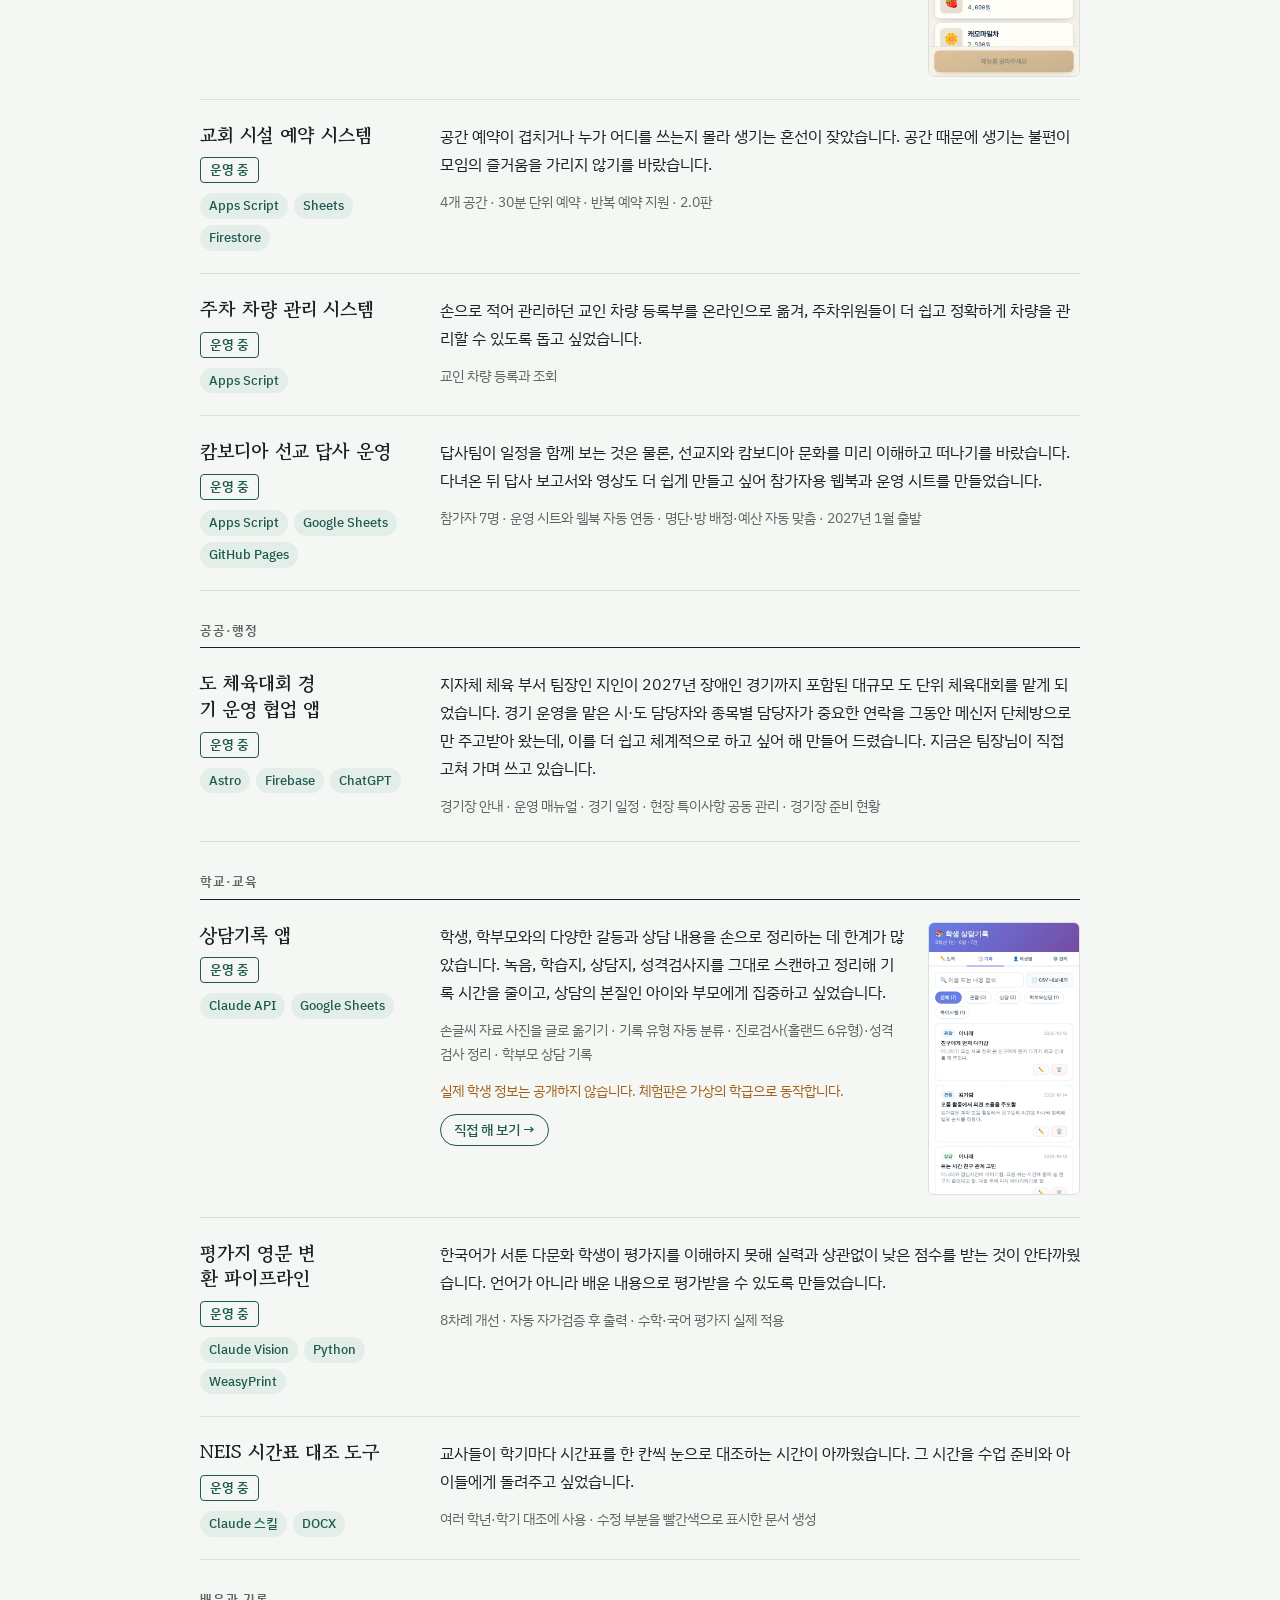
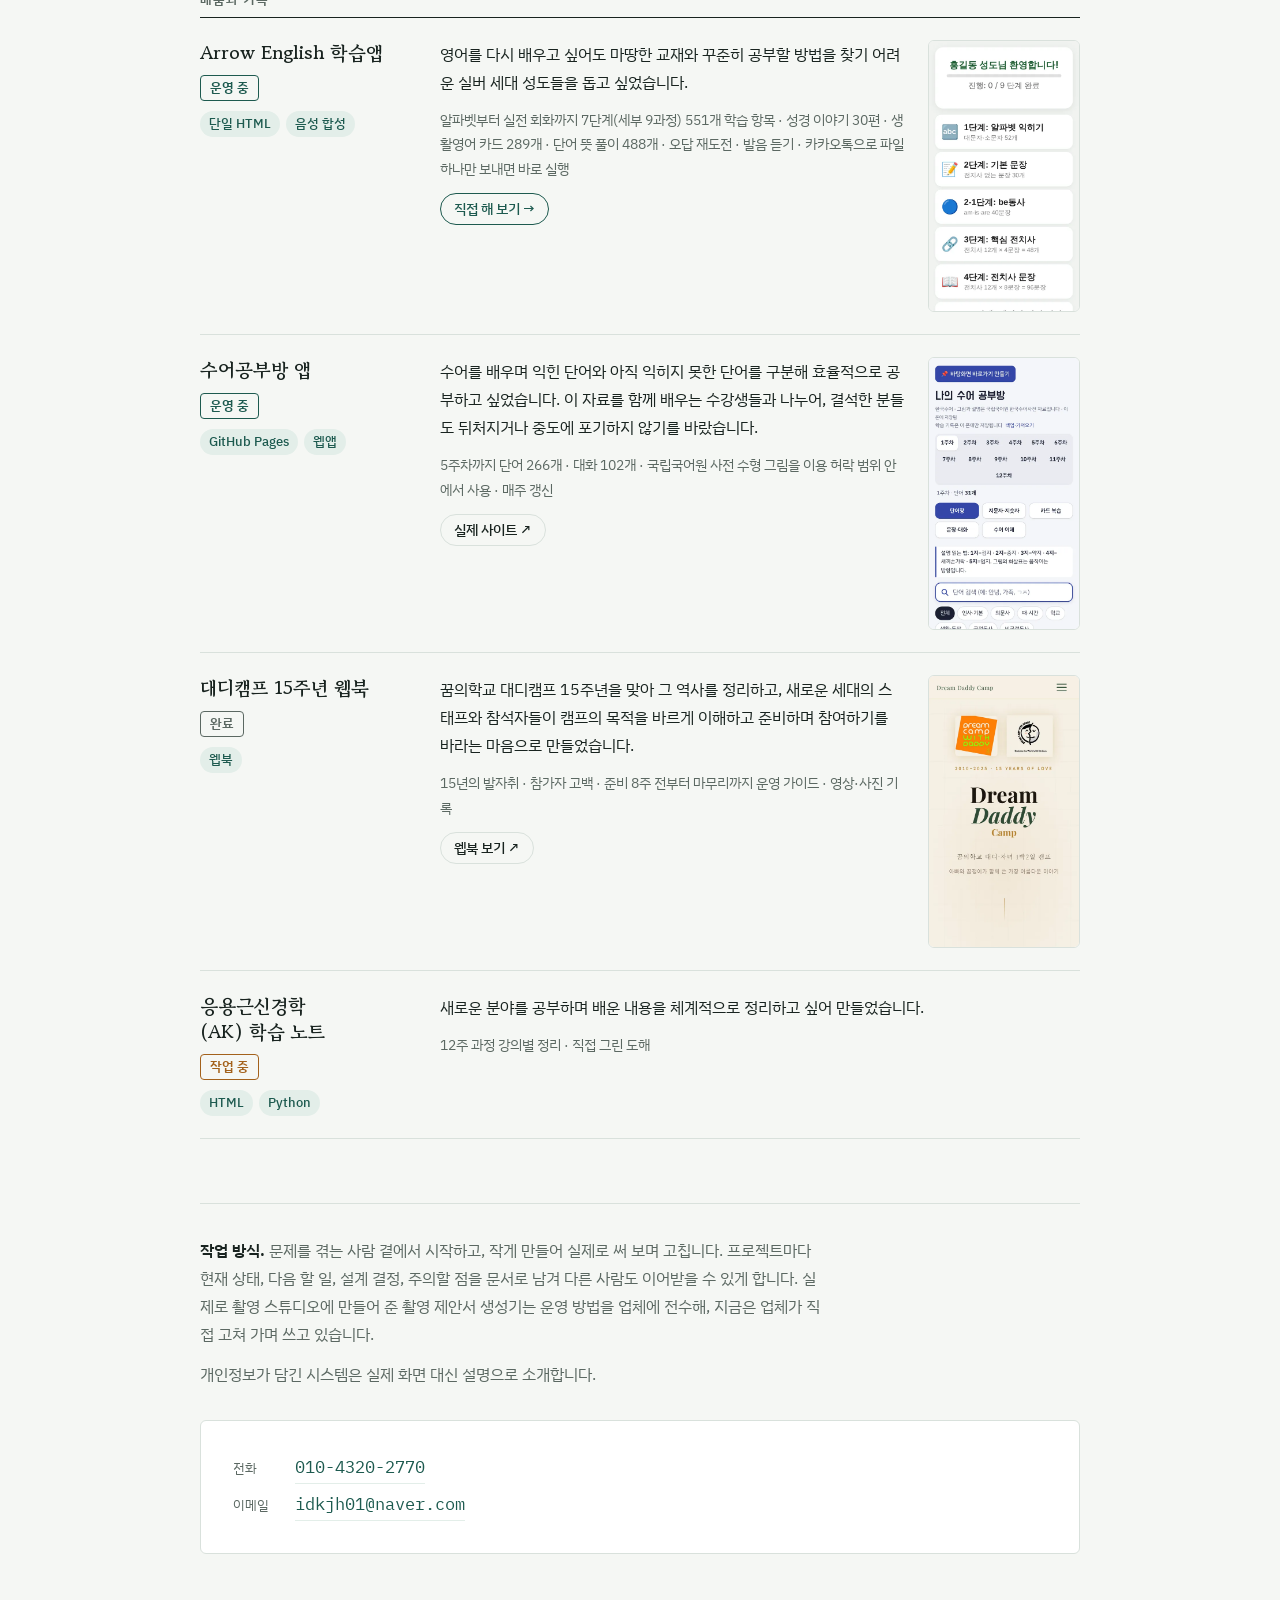
==== commit ba0ad18a: "포트폴리오 갱신: SPOTPLAN·제안서 생성기 기능 교체, Arrow English 문구 삭제 Co-Authored-By: Claude Opus 5.5 <noreply@anthr" ====
--- a/index.html
+++ b/index.html
@@ -184,8 +184,8 @@
 const GROUPS={biz:"사업체·농원",church:"교회·공동체",gov:"공공·행정",school:"학교·교육",learn:"배움과 기록"};
 const ST={on:["운영 중","s-on"],wip:["작업 중","s-wip"],test:["시험 중","s-wip"],talk:["협의 중","s-wip"],pre:["배포 전","s-wip"],done:["완료","s-done"],sold:["판매 완료","s-done"]};
 const P=[
- {g:"biz",s:"talk",t:"SPOTPLAN 촬영 스튜디오 업무 시스템",im:"spotplan",d:[["고객 화면 해 보기","https://godloveskjh.github.io/demo/spotplan/"],["스튜디오 화면 해 보기","https://godloveskjh.github.io/demo/spotplan/#/studio"]],w:"지인이 일하는 스튜디오의 업무를 보니 비효율적인 단계가 있었고, 재방문 고객에 비해 신규 고객이 훨씬 적었습니다. 홍보와 첫 상담에 문제가 있다고 보고, 첫 연락부터 계약·진행·납품까지 한 흐름으로 보면서 신규 고객이 실제 계약까지 이어지도록 돕고 싶었습니다.",f:"고객 요청서 → 회차별 제안서 → 촬영팀 인계 → 결과물 납품 → 입금 기록 · 통화 내용을 Claude로 요청서로 정리 · 직원·촬영팀 권한별 계정 관리",k:["Supabase","GitHub Pages","Claude API"]},
- {g:"biz",s:"on",t:"촬영 제안서 생성기",w:"푸드스타일리스트인 지인은 스튜디오에 거의 매일 들어오는 요청서를 보고 참고 사진을 찾아 정리한 뒤 촬영 담당자와 협의합니다. 이 일에만 2시간 가까이 걸려, 그 시간을 줄여 주고 싶어 만들었습니다. 운영 방법을 업체에 직접 전수해, 지금은 업체가 스스로 고쳐 가며 쓰고 있습니다.",f:"요청서 한 건의 자료 조사·협의 약 2시간 → 30분 이내 · 요청서 분석 → 참고 사진 검색 → Claude 자동 선별 → 예전 제안서와 겹치는 사진 제거 → PDF·PPTX 출력 · 직원 로그인",k:["Python","Flask","Claude API","Firestore"]},
+ {g:"biz",s:"talk",t:"SPOTPLAN 촬영 스튜디오 업무 시스템",im:"spotplan",d:[["고객 화면 해 보기","https://godloveskjh.github.io/demo/spotplan/"],["스튜디오 화면 해 보기","https://godloveskjh.github.io/demo/spotplan/#/studio"]],w:"지인이 일하는 스튜디오의 업무를 보니 비효율적인 단계가 있었고, 재방문 고객에 비해 신규 고객이 훨씬 적었습니다. 홍보와 첫 상담에 문제가 있다고 보고, 첫 연락부터 계약·진행·납품까지 한 흐름으로 보면서 신규 고객이 실제 계약까지 이어지도록 돕고 싶었습니다.",f:"요청서 분석 → 참고 사진 검색 → Claude 자동 선별 → 예전 제안서와 겹치는 사진 제거 → PDF·PPTX 출력 · 직원 로그인",k:["Python","Flask","Claude API","Firestore"]},
+ {g:"biz",s:"on",t:"촬영 제안서 생성기",w:"푸드스타일리스트인 지인은 스튜디오에 거의 매일 들어오는 요청서를 보고 참고 사진을 찾아 정리한 뒤 촬영 담당자와 협의합니다. 이 일에만 2시간 가까이 걸려, 그 시간을 줄여 주고 싶어 만들었습니다. 운영 방법을 업체에 직접 전수해, 지금은 업체가 스스로 고쳐 가며 쓰고 있습니다.",f:"요청서 한 건의 자료 조사·협의 약 2시간 → 30분 이내 · 고객 요청서 → 회차별 제안서 → 촬영팀 인계 → 결과물 납품 → 입금 기록 · 통화 내용을 Claude로 요청서로 정리 · 직원·촬영팀 권한별 계정 관리",k:["Supabase","GitHub Pages","Claude API"]},
  {g:"biz",s:"sold",t:"과수원 직거래 장터",im:"orchard",d:[["직접 해 보기","https://godloveskjh.github.io/demo/orchard/"]],w:"교우가 운영하는 과수원이 판로를 찾지 못해 어려움을 겪고 있었습니다. 홍보부터 주문, 배송 관리까지 쉽고 빠르게 할 수 있는 시스템을 만들어 드리고 싶었습니다.",f:"앱을 연 지 3주 만에 전량 판매",k:["Apps Script","Google Sheets"]},
  {g:"biz",s:"pre",t:"팜슈가 농원 주문 앱",im:"palmsugar",d:[["직접 해 보기","https://godloveskjh.github.io/demo/palmsugar/"]],w:"선교사님의 캄보디아 팜슈가 농원 제품이 어떻게 팔리고 있는지 궁금했습니다. 과수원 직거래 장터가 3주 만에 완판되는 것을 보면서, 교회가 파송한 선교사님의 일터사역 농원 제품도 그렇게 잘 팔리기를 바라며 만들었습니다.",f:"한국어·영어·크메르어 · 장바구니와 주문 조회 · 농장주와 대화 · 농장 관리 화면 · 2027년 1월 현지 방문 때 선교사님과 배포 결정",k:["Apps Script","Google Sheets"]},
  {g:"church",s:"on",t:"예배 영상 자동 편집·업로드",w:"현장에 오지 못하는 성도들도 예배의 감동을 좋은 소리로 함께 누리기를 바랐습니다. 매주 반복되는 편집 작업이 봉사자에게 짐이 되지 않도록 자동화했습니다.",f:"녹화본에서 찬양·설교 구간 자동 분리 · 고음질 음원 싱크 · 찬양 가사자막과 설교 음성자막 자동 생성 · 유튜브·드라이브 업로드와 보관까지 한 번에 · 6.15판",k:["Python","Flask","FFmpeg","음성 인식","글자 인식"]},
@@ -198,7 +198,7 @@
  {g:"school",s:"on",t:"상담기록 앱",im:"counsel",d:[["직접 해 보기","https://godloveskjh.github.io/demo/counsel/"]],w:"학생, 학부모와의 다양한 갈등과 상담 내용을 손으로 정리하는 데 한계가 많았습니다. 녹음, 학습지, 상담지, 성격검사지를 그대로 스캔하고 정리해 기록 시간을 줄이고, 상담의 본질인 아이와 부모에게 집중하고 싶었습니다.",f:"손글씨 자료 사진을 글로 옮기기 · 기록 유형 자동 분류 · 진로검사(홀랜드 6유형)·성격검사 정리 · 학부모 상담 기록",n:"실제 학생 정보는 공개하지 않습니다. 체험판은 가상의 학급으로 동작합니다.",k:["Claude API","Google Sheets"]},
  {g:"school",s:"on",t:"평가지 영문 변환 파이프라인",w:"한국어가 서툰 다문화 학생이 평가지를 이해하지 못해 실력과 상관없이 낮은 점수를 받는 것이 안타까웠습니다. 언어가 아니라 배운 내용으로 평가받을 수 있도록 만들었습니다.",f:"8차례 개선 · 자동 자가검증 후 출력 · 수학·국어 평가지 실제 적용",k:["Claude Vision","Python","WeasyPrint"]},
  {g:"school",s:"on",t:"NEIS 시간표 대조 도구",w:"교사들이 학기마다 시간표를 한 칸씩 눈으로 대조하는 시간이 아까웠습니다. 그 시간을 수업 준비와 아이들에게 돌려주고 싶었습니다.",f:"여러 학년·학기 대조에 사용 · 수정 부분을 빨간색으로 표시한 문서 생성",k:["Claude 스킬","DOCX"]},
- {g:"learn",s:"on",t:"Arrow English 학습앱",im:"english",d:[["직접 해 보기","https://godloveskjh.github.io/demo/english/"]],w:"영어를 다시 배우고 싶어도 마땅한 교재와 꾸준히 공부할 방법을 찾기 어려운 실버 세대 성도들을 돕고 싶었습니다.",f:"알파벳부터 실전 회화까지 7단계(세부 9과정) 551개 학습 항목 · 성경 이야기 30편 · 생활영어 카드 289개 · 단어 뜻 풀이 488개 · 오답 재도전 · 발음 듣기 · 어르신 한 분과 6개월째 주 1회 공부에 사용 · 카카오톡으로 파일 하나만 보내면 바로 실행",k:["단일 HTML","음성 합성"]},
+ {g:"learn",s:"on",t:"Arrow English 학습앱",im:"english",d:[["직접 해 보기","https://godloveskjh.github.io/demo/english/"]],w:"영어를 다시 배우고 싶어도 마땅한 교재와 꾸준히 공부할 방법을 찾기 어려운 실버 세대 성도들을 돕고 싶었습니다.",f:"알파벳부터 실전 회화까지 7단계(세부 9과정) 551개 학습 항목 · 성경 이야기 30편 · 생활영어 카드 289개 · 단어 뜻 풀이 488개 · 오답 재도전 · 발음 듣기 · 카카오톡으로 파일 하나만 보내면 바로 실행",k:["단일 HTML","음성 합성"]},
  {g:"learn",s:"on",t:"수어공부방 앱",im:"sueo",l:[["실제 사이트","https://godloveskjh.github.io/sueo-study/"]],w:"수어를 배우며 익힌 단어와 아직 익히지 못한 단어를 구분해 효율적으로 공부하고 싶었습니다. 이 자료를 함께 배우는 수강생들과 나누어, 결석한 분들도 뒤처지거나 중도에 포기하지 않기를 바랐습니다.",f:"5주차까지 단어 266개 · 대화 102개 · 국립국어원 사전 수형 그림을 이용 허락 범위 안에서 사용 · 매주 갱신",k:["GitHub Pages","웹앱"]},
  {g:"learn",s:"done",t:"대디캠프 15주년 웹북",im:"daddy",l:[["웹북 보기","https://godloveskjh.github.io/DaddyCamp/"]],w:"꿈의학교 대디캠프 15주년을 맞아 그 역사를 정리하고, 새로운 세대의 스태프와 참석자들이 캠프의 목적을 바르게 이해하고 준비하며 참여하기를 바라는 마음으로 만들었습니다.",f:"15년의 발자취 · 참가자 고백 · 준비 8주 전부터 마무리까지 운영 가이드 · 영상·사진 기록",k:["웹북"]},
  {g:"learn",s:"wip",t:"응용근신경학(AK) 학습 노트",w:"새로운 분야를 공부하며 배운 내용을 체계적으로 정리하고 싶어 만들었습니다.",f:"12주 과정 강의별 정리 · 직접 그린 도해",k:["HTML","Python"]}
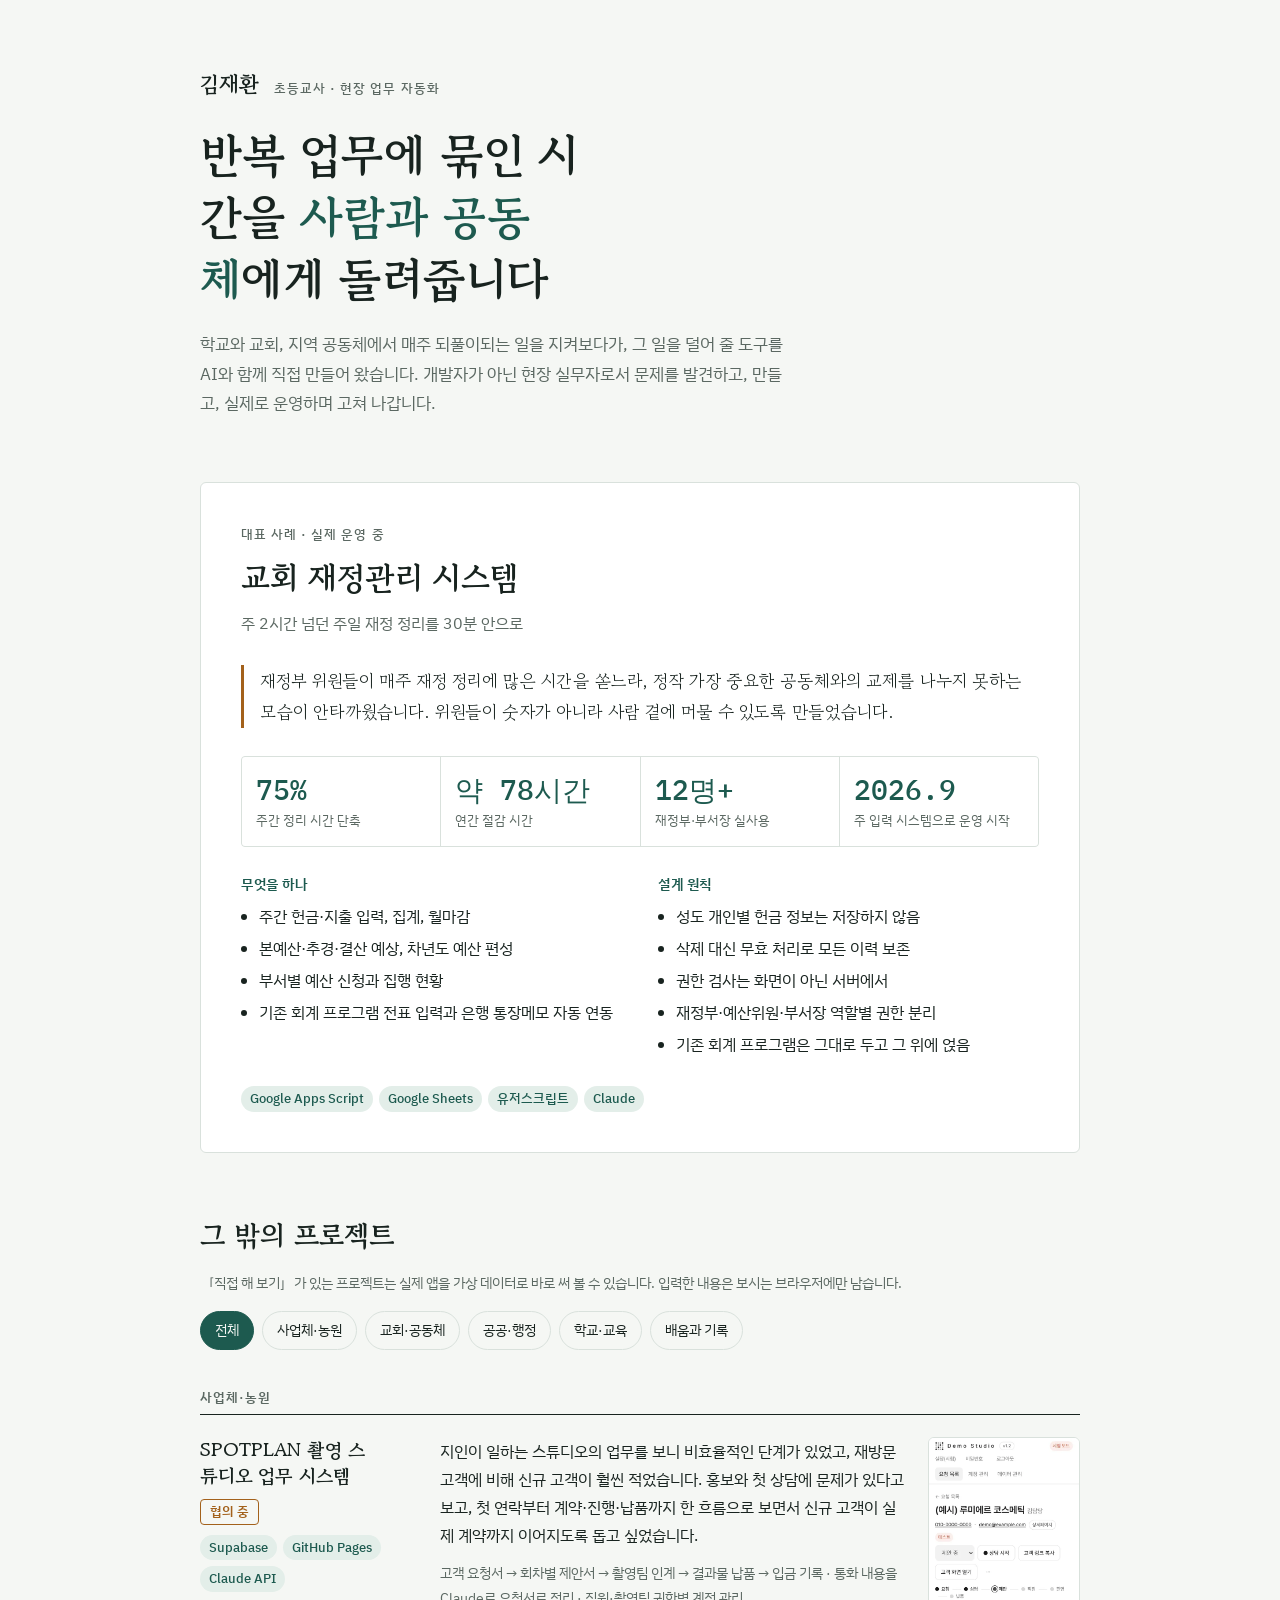
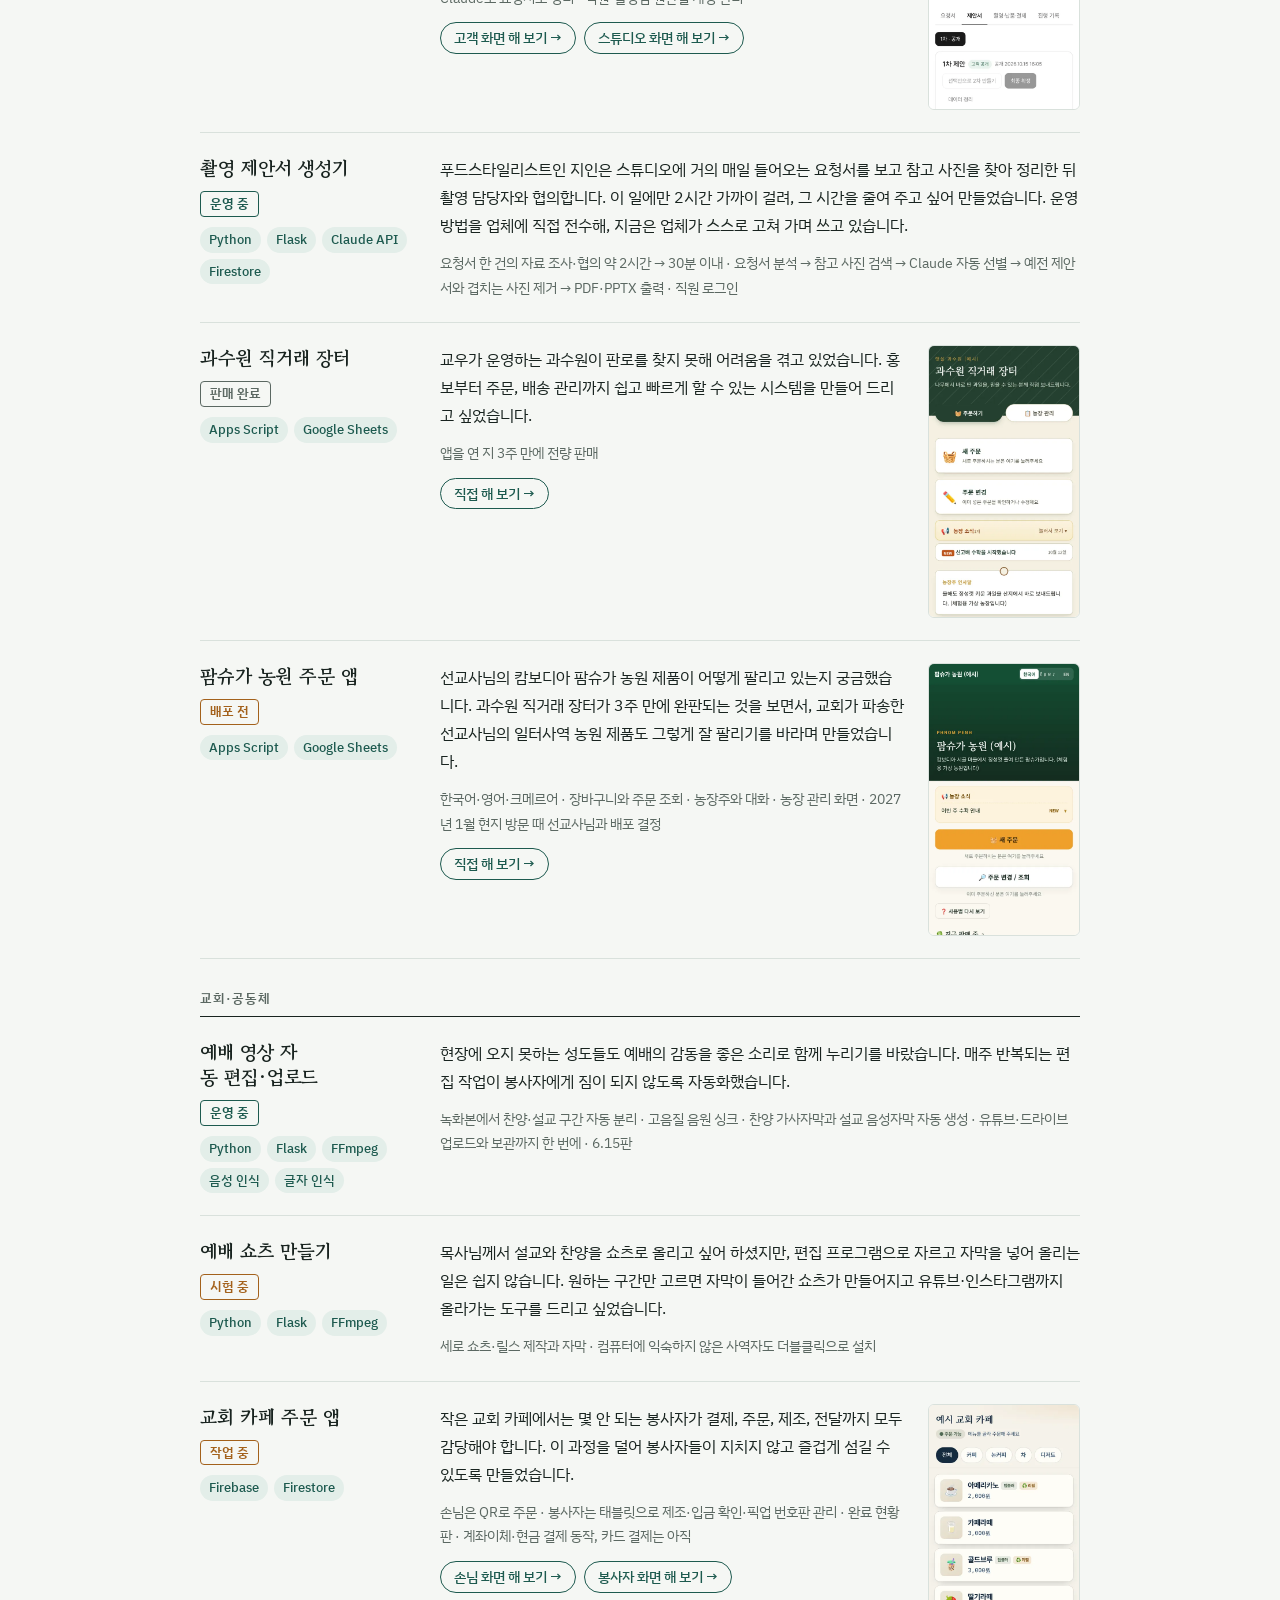
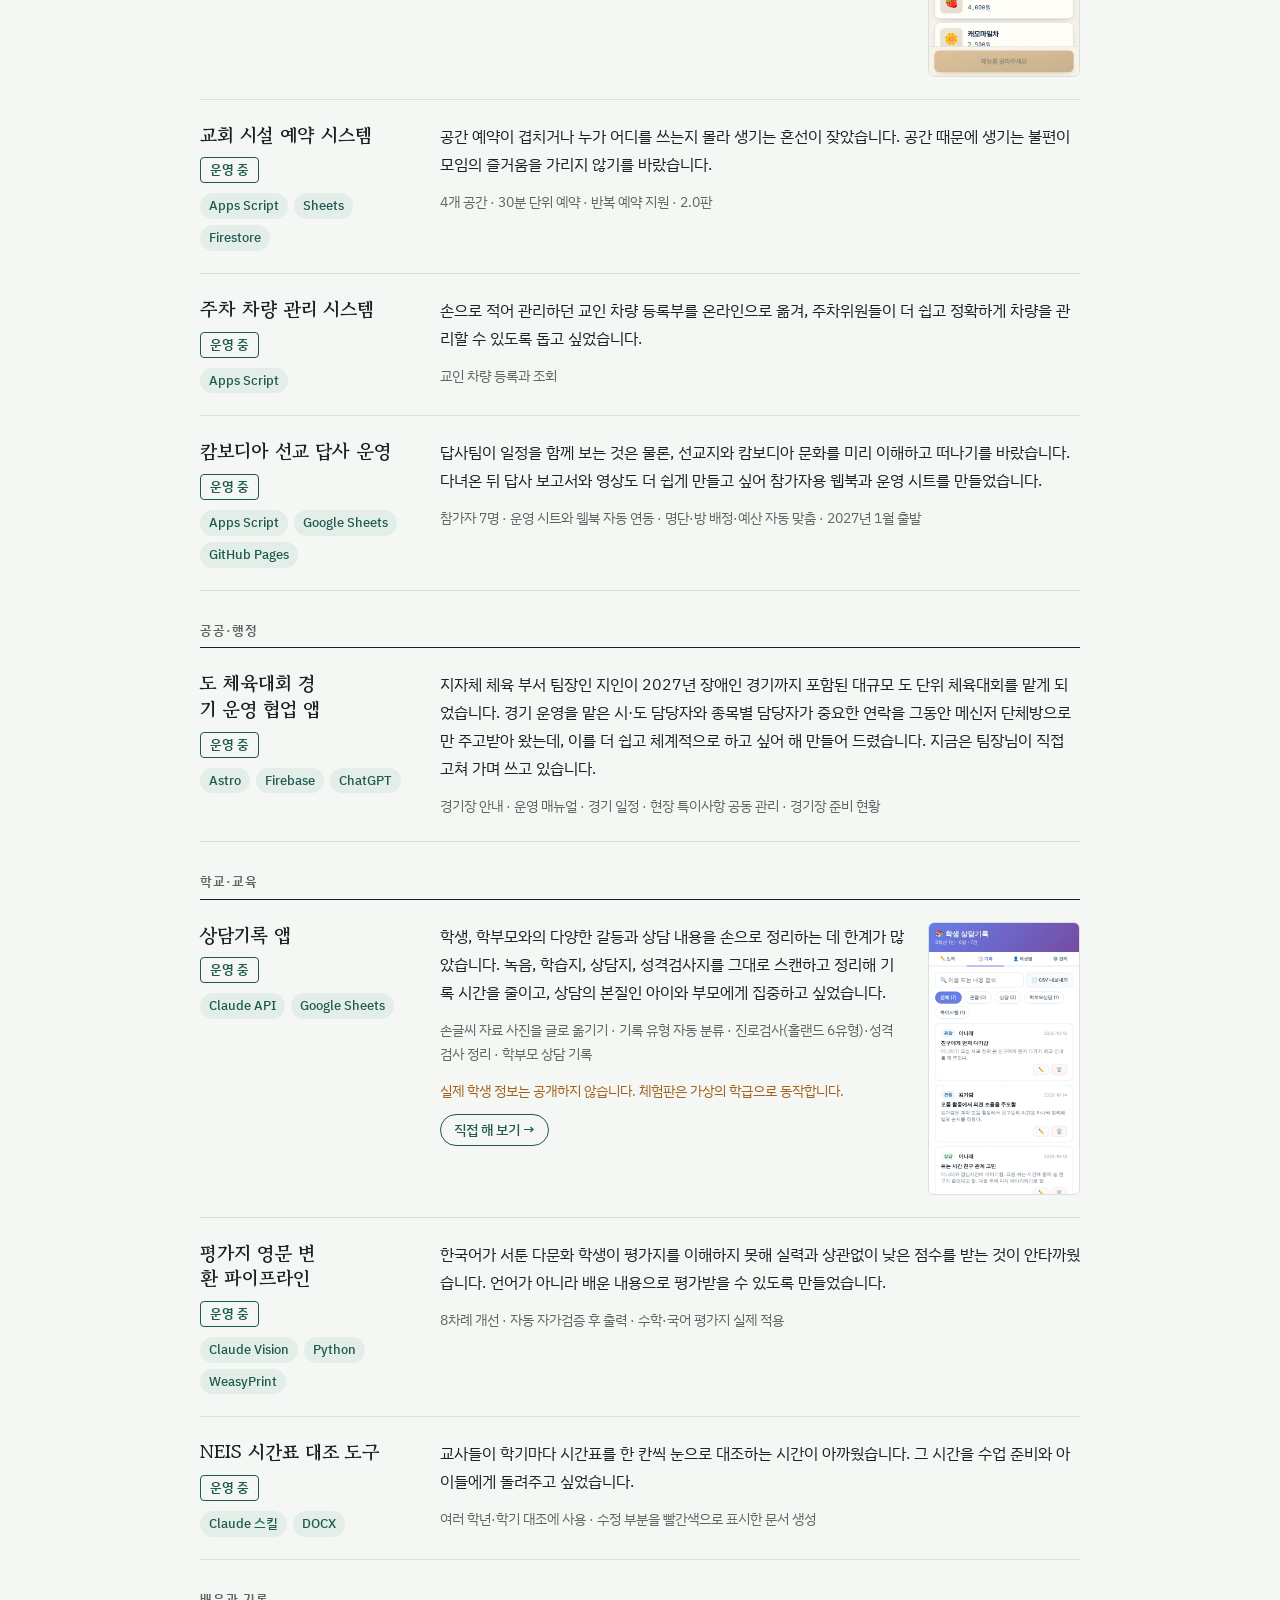
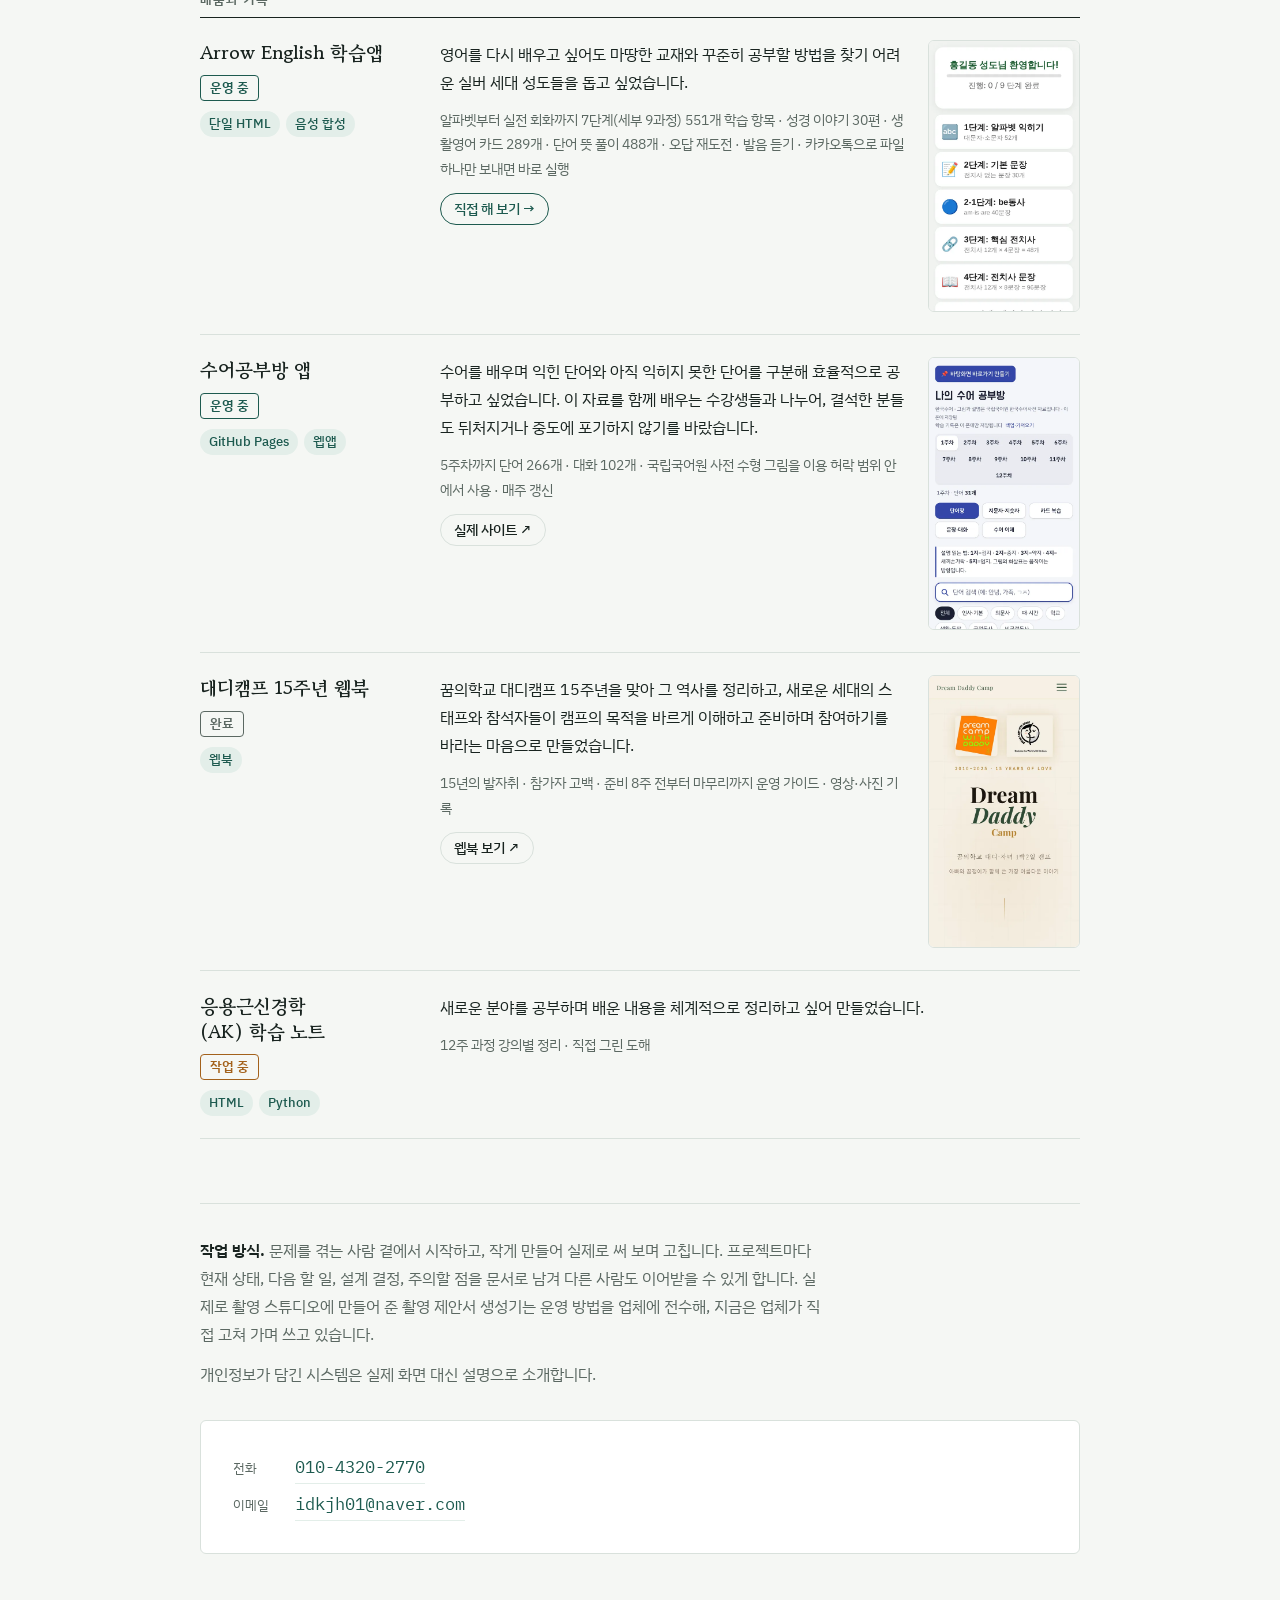
==== commit ce8029d0: "SPOTPLAN·제안서 생성기 기능 줄 원래대로 Co-Authored-By: Claude Opus 5.5 <noreply@anthropic.com> Claude-Session: h" ====
--- a/index.html
+++ b/index.html
@@ -184,8 +184,8 @@
 const GROUPS={biz:"사업체·농원",church:"교회·공동체",gov:"공공·행정",school:"학교·교육",learn:"배움과 기록"};
 const ST={on:["운영 중","s-on"],wip:["작업 중","s-wip"],test:["시험 중","s-wip"],talk:["협의 중","s-wip"],pre:["배포 전","s-wip"],done:["완료","s-done"],sold:["판매 완료","s-done"]};
 const P=[
- {g:"biz",s:"talk",t:"SPOTPLAN 촬영 스튜디오 업무 시스템",im:"spotplan",d:[["고객 화면 해 보기","https://godloveskjh.github.io/demo/spotplan/"],["스튜디오 화면 해 보기","https://godloveskjh.github.io/demo/spotplan/#/studio"]],w:"지인이 일하는 스튜디오의 업무를 보니 비효율적인 단계가 있었고, 재방문 고객에 비해 신규 고객이 훨씬 적었습니다. 홍보와 첫 상담에 문제가 있다고 보고, 첫 연락부터 계약·진행·납품까지 한 흐름으로 보면서 신규 고객이 실제 계약까지 이어지도록 돕고 싶었습니다.",f:"요청서 분석 → 참고 사진 검색 → Claude 자동 선별 → 예전 제안서와 겹치는 사진 제거 → PDF·PPTX 출력 · 직원 로그인",k:["Python","Flask","Claude API","Firestore"]},
- {g:"biz",s:"on",t:"촬영 제안서 생성기",w:"푸드스타일리스트인 지인은 스튜디오에 거의 매일 들어오는 요청서를 보고 참고 사진을 찾아 정리한 뒤 촬영 담당자와 협의합니다. 이 일에만 2시간 가까이 걸려, 그 시간을 줄여 주고 싶어 만들었습니다. 운영 방법을 업체에 직접 전수해, 지금은 업체가 스스로 고쳐 가며 쓰고 있습니다.",f:"요청서 한 건의 자료 조사·협의 약 2시간 → 30분 이내 · 고객 요청서 → 회차별 제안서 → 촬영팀 인계 → 결과물 납품 → 입금 기록 · 통화 내용을 Claude로 요청서로 정리 · 직원·촬영팀 권한별 계정 관리",k:["Supabase","GitHub Pages","Claude API"]},
+ {g:"biz",s:"talk",t:"SPOTPLAN 촬영 스튜디오 업무 시스템",im:"spotplan",d:[["고객 화면 해 보기","https://godloveskjh.github.io/demo/spotplan/"],["스튜디오 화면 해 보기","https://godloveskjh.github.io/demo/spotplan/#/studio"]],w:"지인이 일하는 스튜디오의 업무를 보니 비효율적인 단계가 있었고, 재방문 고객에 비해 신규 고객이 훨씬 적었습니다. 홍보와 첫 상담에 문제가 있다고 보고, 첫 연락부터 계약·진행·납품까지 한 흐름으로 보면서 신규 고객이 실제 계약까지 이어지도록 돕고 싶었습니다.",f:"고객 요청서 → 회차별 제안서 → 촬영팀 인계 → 결과물 납품 → 입금 기록 · 통화 내용을 Claude로 요청서로 정리 · 직원·촬영팀 권한별 계정 관리",k:["Supabase","GitHub Pages","Claude API"]},
+ {g:"biz",s:"on",t:"촬영 제안서 생성기",w:"푸드스타일리스트인 지인은 스튜디오에 거의 매일 들어오는 요청서를 보고 참고 사진을 찾아 정리한 뒤 촬영 담당자와 협의합니다. 이 일에만 2시간 가까이 걸려, 그 시간을 줄여 주고 싶어 만들었습니다. 운영 방법을 업체에 직접 전수해, 지금은 업체가 스스로 고쳐 가며 쓰고 있습니다.",f:"요청서 한 건의 자료 조사·협의 약 2시간 → 30분 이내 · 요청서 분석 → 참고 사진 검색 → Claude 자동 선별 → 예전 제안서와 겹치는 사진 제거 → PDF·PPTX 출력 · 직원 로그인",k:["Python","Flask","Claude API","Firestore"]},
  {g:"biz",s:"sold",t:"과수원 직거래 장터",im:"orchard",d:[["직접 해 보기","https://godloveskjh.github.io/demo/orchard/"]],w:"교우가 운영하는 과수원이 판로를 찾지 못해 어려움을 겪고 있었습니다. 홍보부터 주문, 배송 관리까지 쉽고 빠르게 할 수 있는 시스템을 만들어 드리고 싶었습니다.",f:"앱을 연 지 3주 만에 전량 판매",k:["Apps Script","Google Sheets"]},
  {g:"biz",s:"pre",t:"팜슈가 농원 주문 앱",im:"palmsugar",d:[["직접 해 보기","https://godloveskjh.github.io/demo/palmsugar/"]],w:"선교사님의 캄보디아 팜슈가 농원 제품이 어떻게 팔리고 있는지 궁금했습니다. 과수원 직거래 장터가 3주 만에 완판되는 것을 보면서, 교회가 파송한 선교사님의 일터사역 농원 제품도 그렇게 잘 팔리기를 바라며 만들었습니다.",f:"한국어·영어·크메르어 · 장바구니와 주문 조회 · 농장주와 대화 · 농장 관리 화면 · 2027년 1월 현지 방문 때 선교사님과 배포 결정",k:["Apps Script","Google Sheets"]},
  {g:"church",s:"on",t:"예배 영상 자동 편집·업로드",w:"현장에 오지 못하는 성도들도 예배의 감동을 좋은 소리로 함께 누리기를 바랐습니다. 매주 반복되는 편집 작업이 봉사자에게 짐이 되지 않도록 자동화했습니다.",f:"녹화본에서 찬양·설교 구간 자동 분리 · 고음질 음원 싱크 · 찬양 가사자막과 설교 음성자막 자동 생성 · 유튜브·드라이브 업로드와 보관까지 한 번에 · 6.15판",k:["Python","Flask","FFmpeg","음성 인식","글자 인식"]},
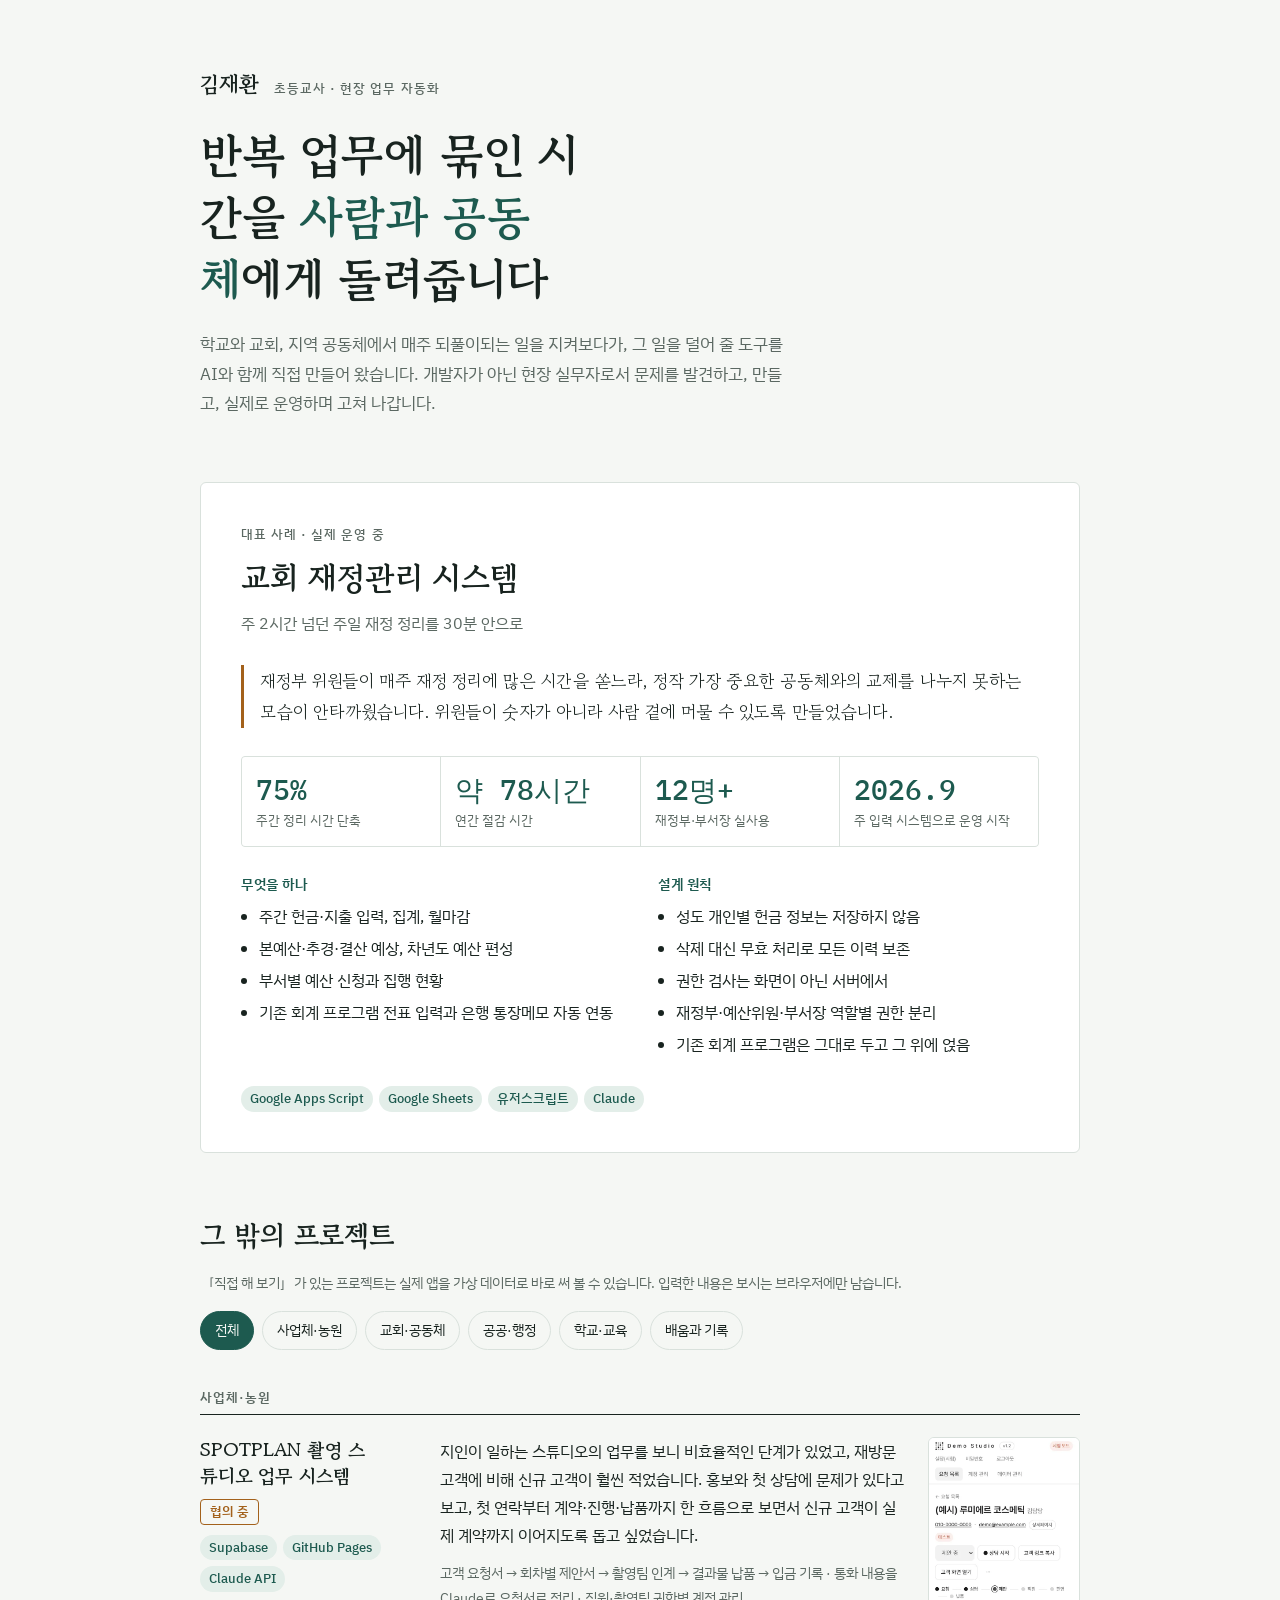
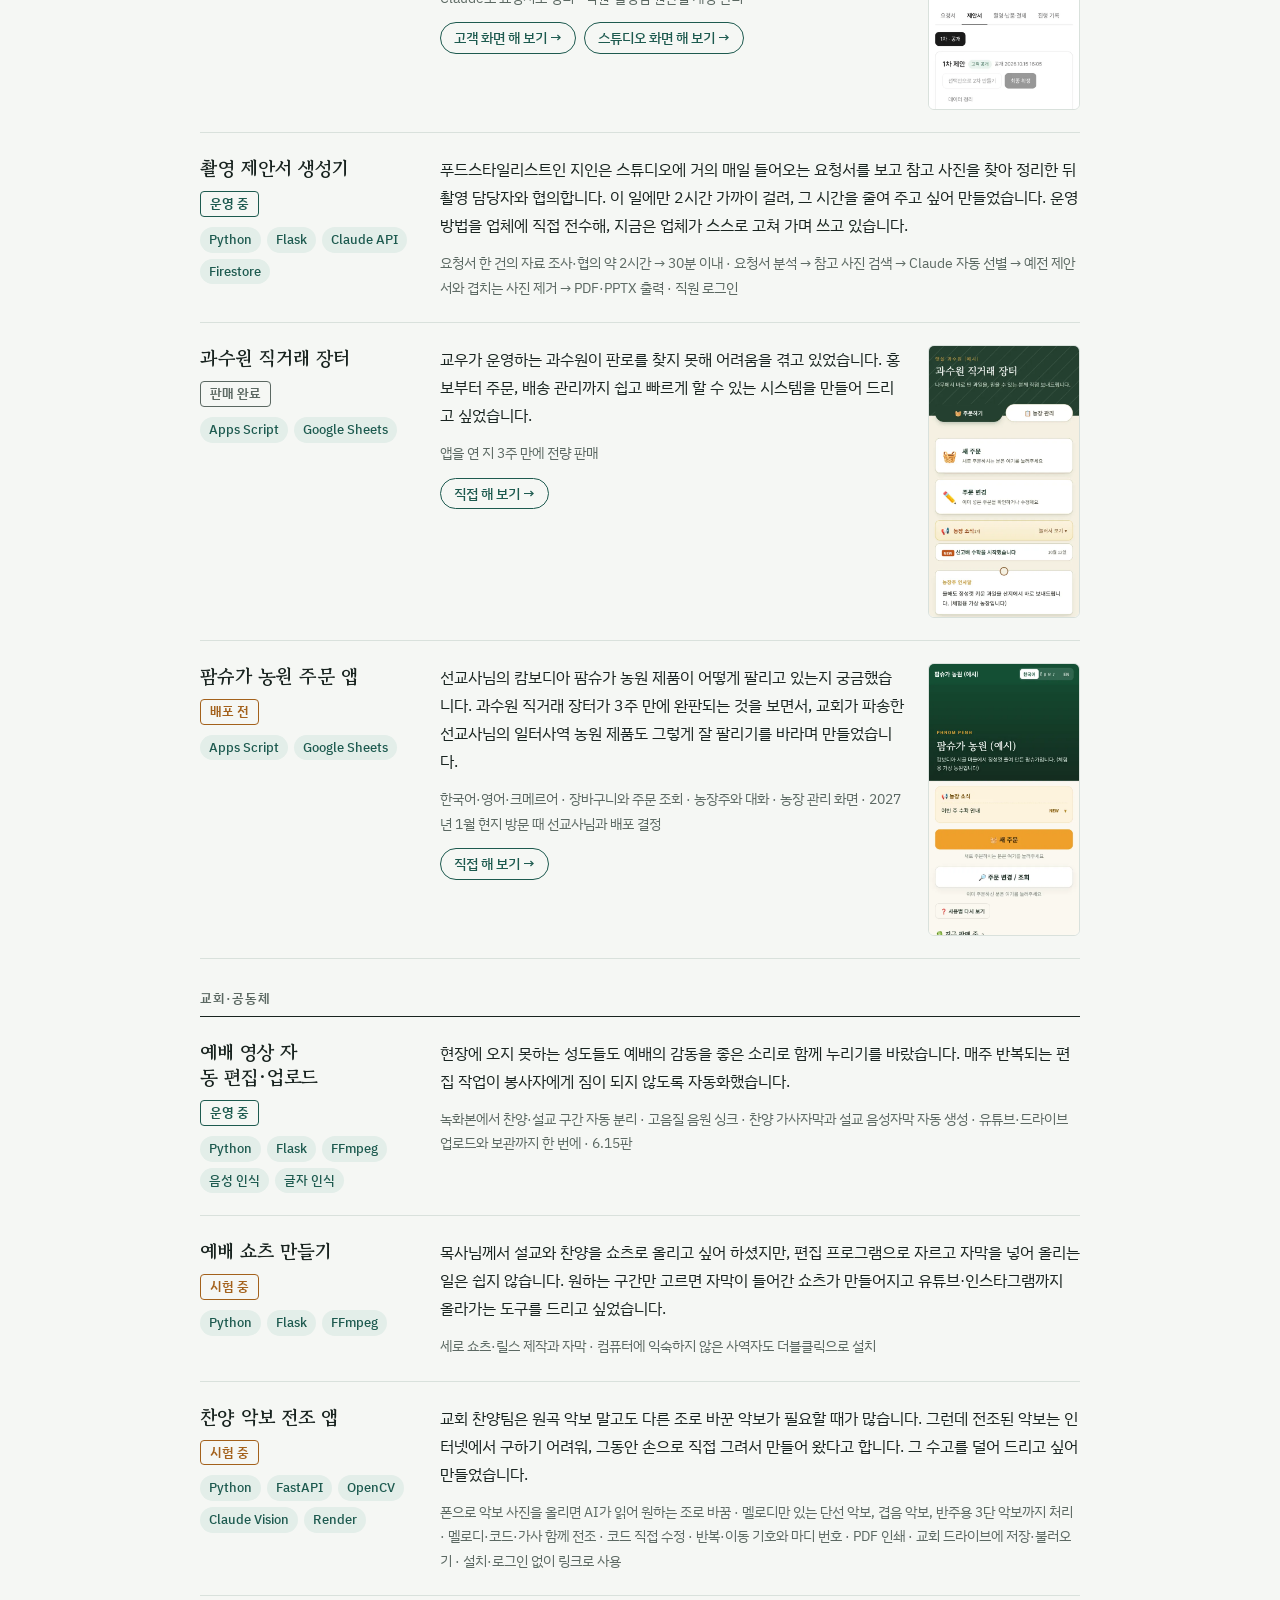
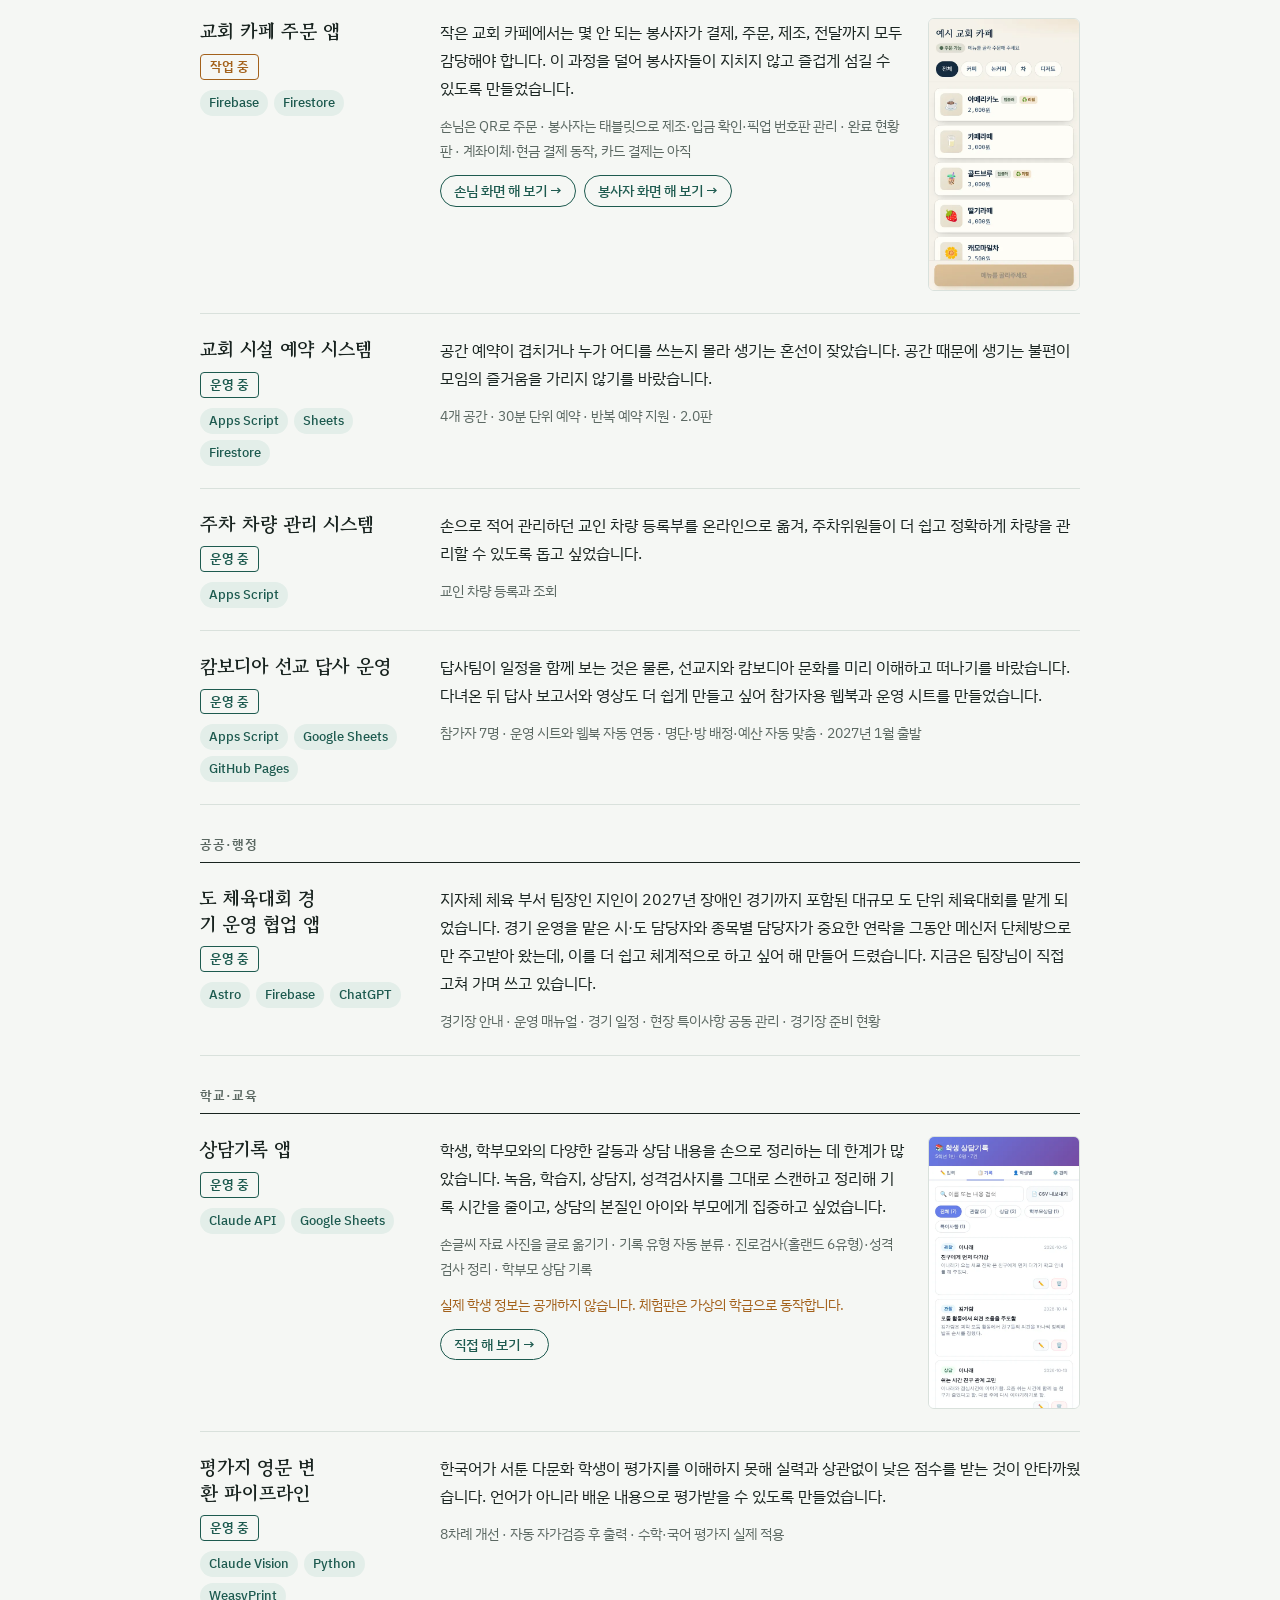
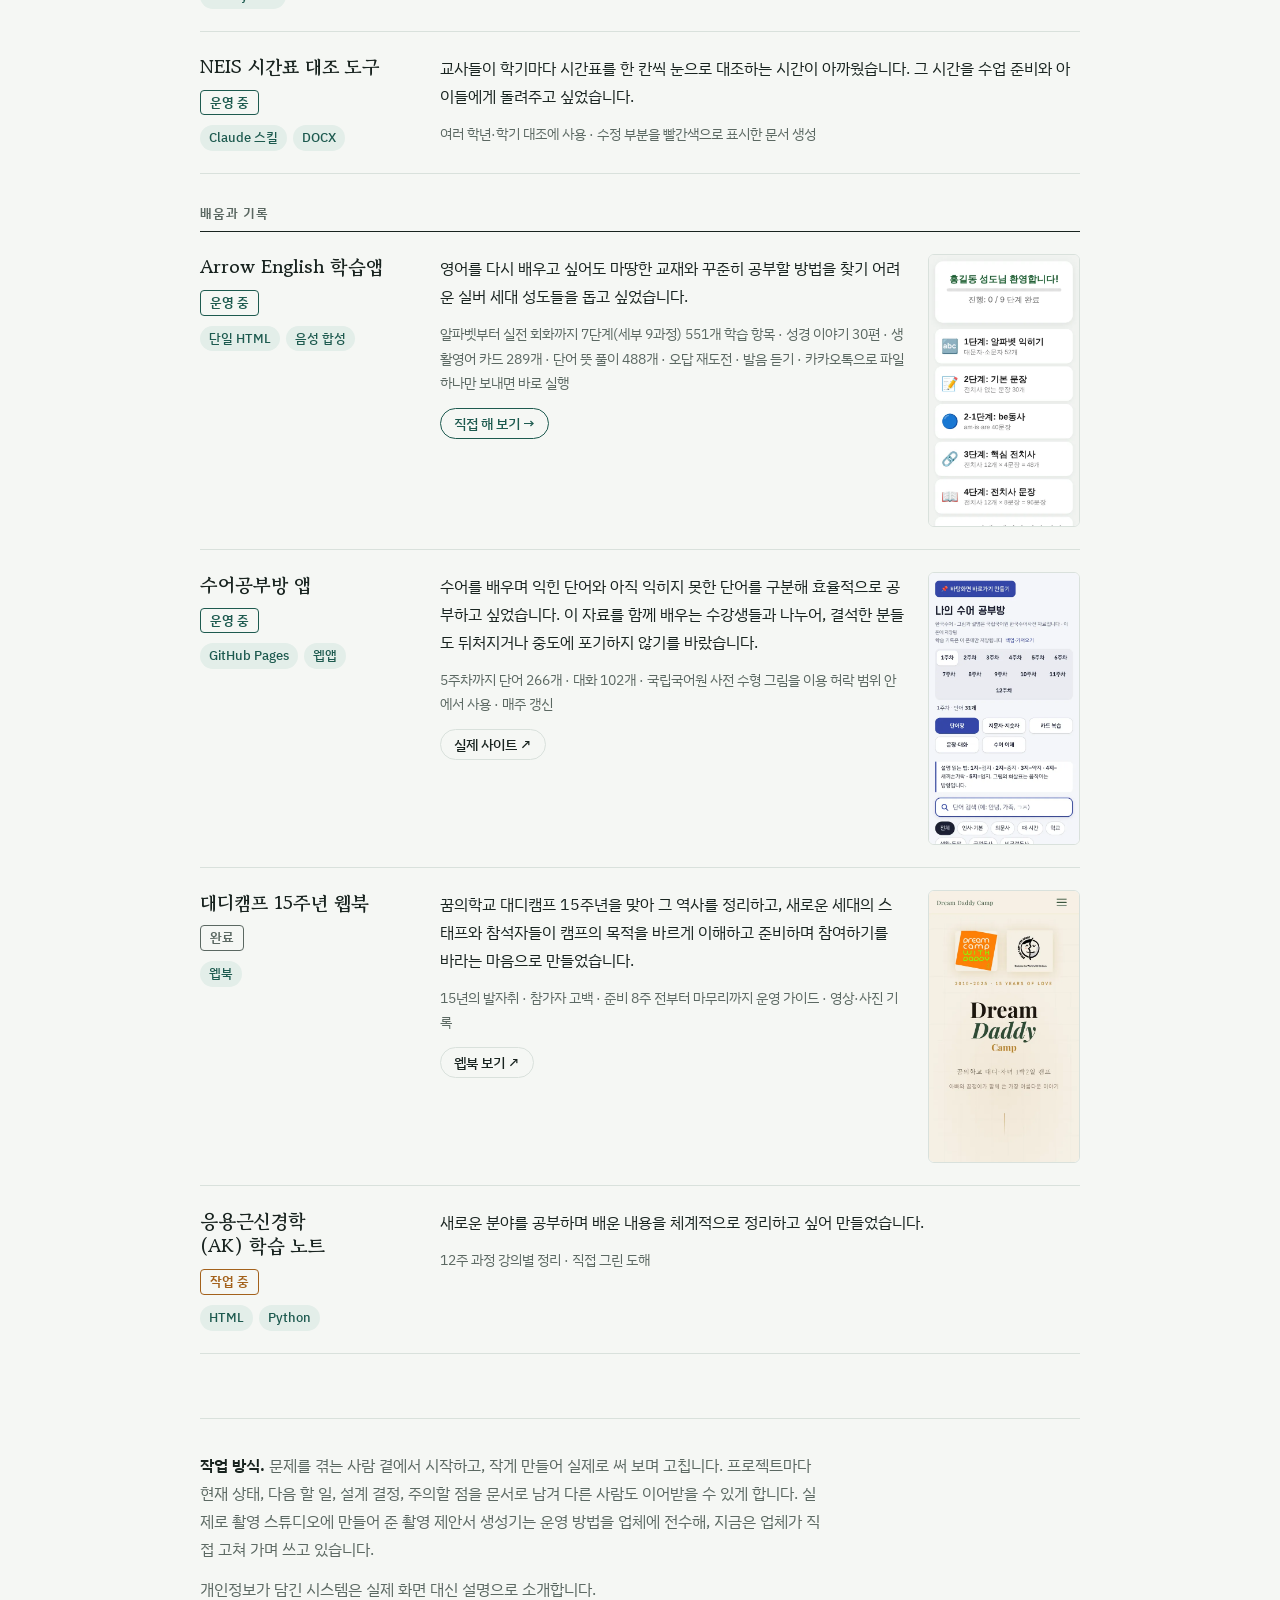
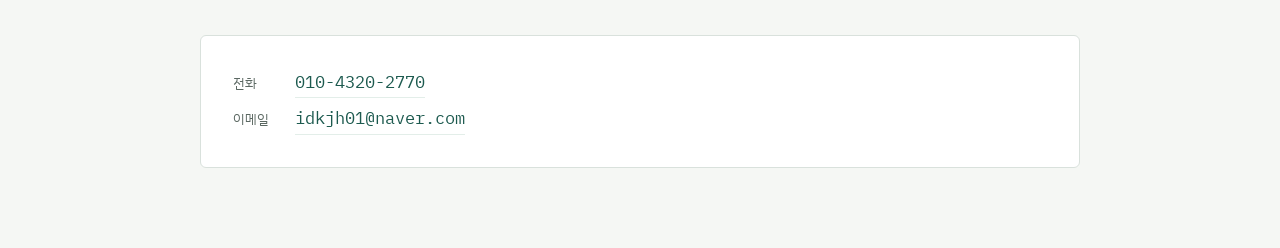
==== commit 67b8026f: "찬양 악보 전조 앱 추가 Co-Authored-By: Claude Opus 5.5 <noreply@anthropic.com> Claude-Session: https://claude" ====
--- a/index.html
+++ b/index.html
@@ -190,6 +190,7 @@
  {g:"biz",s:"pre",t:"팜슈가 농원 주문 앱",im:"palmsugar",d:[["직접 해 보기","https://godloveskjh.github.io/demo/palmsugar/"]],w:"선교사님의 캄보디아 팜슈가 농원 제품이 어떻게 팔리고 있는지 궁금했습니다. 과수원 직거래 장터가 3주 만에 완판되는 것을 보면서, 교회가 파송한 선교사님의 일터사역 농원 제품도 그렇게 잘 팔리기를 바라며 만들었습니다.",f:"한국어·영어·크메르어 · 장바구니와 주문 조회 · 농장주와 대화 · 농장 관리 화면 · 2027년 1월 현지 방문 때 선교사님과 배포 결정",k:["Apps Script","Google Sheets"]},
  {g:"church",s:"on",t:"예배 영상 자동 편집·업로드",w:"현장에 오지 못하는 성도들도 예배의 감동을 좋은 소리로 함께 누리기를 바랐습니다. 매주 반복되는 편집 작업이 봉사자에게 짐이 되지 않도록 자동화했습니다.",f:"녹화본에서 찬양·설교 구간 자동 분리 · 고음질 음원 싱크 · 찬양 가사자막과 설교 음성자막 자동 생성 · 유튜브·드라이브 업로드와 보관까지 한 번에 · 6.15판",k:["Python","Flask","FFmpeg","음성 인식","글자 인식"]},
  {g:"church",s:"test",t:"예배 쇼츠 만들기",w:"목사님께서 설교와 찬양을 쇼츠로 올리고 싶어 하셨지만, 편집 프로그램으로 자르고 자막을 넣어 올리는 일은 쉽지 않습니다. 원하는 구간만 고르면 자막이 들어간 쇼츠가 만들어지고 유튜브·인스타그램까지 올라가는 도구를 드리고 싶었습니다.",f:"세로 쇼츠·릴스 제작과 자막 · 컴퓨터에 익숙하지 않은 사역자도 더블클릭으로 설치",k:["Python","Flask","FFmpeg"]},
+ {g:"church",s:"test",t:"찬양 악보 전조 앱",w:"교회 찬양팀은 원곡 악보 말고도 다른 조로 바꾼 악보가 필요할 때가 많습니다. 그런데 전조된 악보는 인터넷에서 구하기 어려워, 그동안 손으로 직접 그려서 만들어 왔다고 합니다. 그 수고를 덜어 드리고 싶어 만들었습니다.",f:"폰으로 악보 사진을 올리면 AI가 읽어 원하는 조로 바꿈 · 멜로디만 있는 단선 악보, 겹음 악보, 반주용 3단 악보까지 처리 · 멜로디·코드·가사 함께 전조 · 코드 직접 수정 · 반복·이동 기호와 마디 번호 · PDF 인쇄 · 교회 드라이브에 저장·불러오기 · 설치·로그인 없이 링크로 사용",k:["Python","FastAPI","OpenCV","Claude Vision","Render"]},
  {g:"church",s:"wip",t:"교회 카페 주문 앱",im:"cafe",d:[["손님 화면 해 보기","https://godloveskjh.github.io/demo/cafe/"],["봉사자 화면 해 보기","https://godloveskjh.github.io/demo/cafe/?staff"]],w:"작은 교회 카페에서는 몇 안 되는 봉사자가 결제, 주문, 제조, 전달까지 모두 감당해야 합니다. 이 과정을 덜어 봉사자들이 지치지 않고 즐겁게 섬길 수 있도록 만들었습니다.",f:"손님은 QR로 주문 · 봉사자는 태블릿으로 제조·입금 확인·픽업 번호판 관리 · 완료 현황판 · 계좌이체·현금 결제 동작, 카드 결제는 아직",k:["Firebase","Firestore"]},
  {g:"church",s:"on",t:"교회 시설 예약 시스템",w:"공간 예약이 겹치거나 누가 어디를 쓰는지 몰라 생기는 혼선이 잦았습니다. 공간 때문에 생기는 불편이 모임의 즐거움을 가리지 않기를 바랐습니다.",f:"4개 공간 · 30분 단위 예약 · 반복 예약 지원 · 2.0판",k:["Apps Script","Sheets","Firestore"]},
  {g:"church",s:"on",t:"주차 차량 관리 시스템",w:"손으로 적어 관리하던 교인 차량 등록부를 온라인으로 옮겨, 주차위원들이 더 쉽고 정확하게 차량을 관리할 수 있도록 돕고 싶었습니다.",f:"교인 차량 등록과 조회",k:["Apps Script"]},
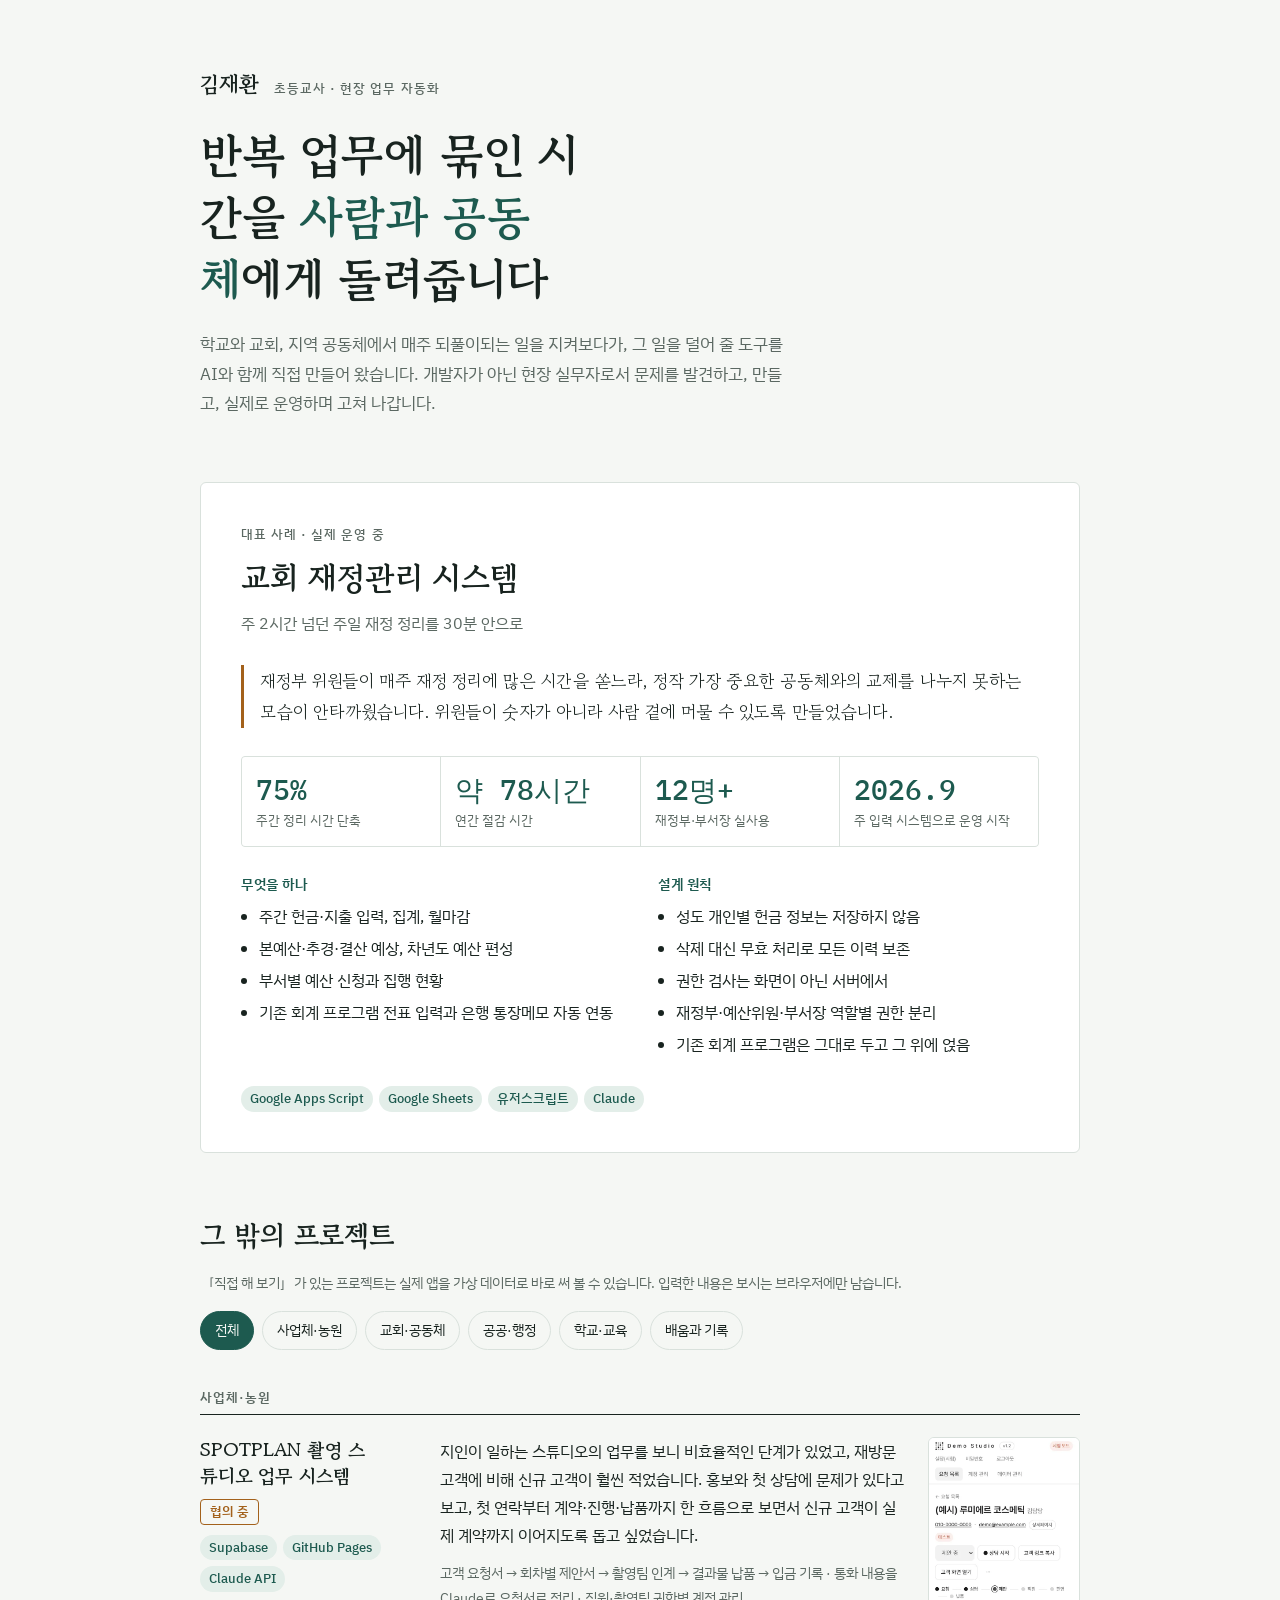
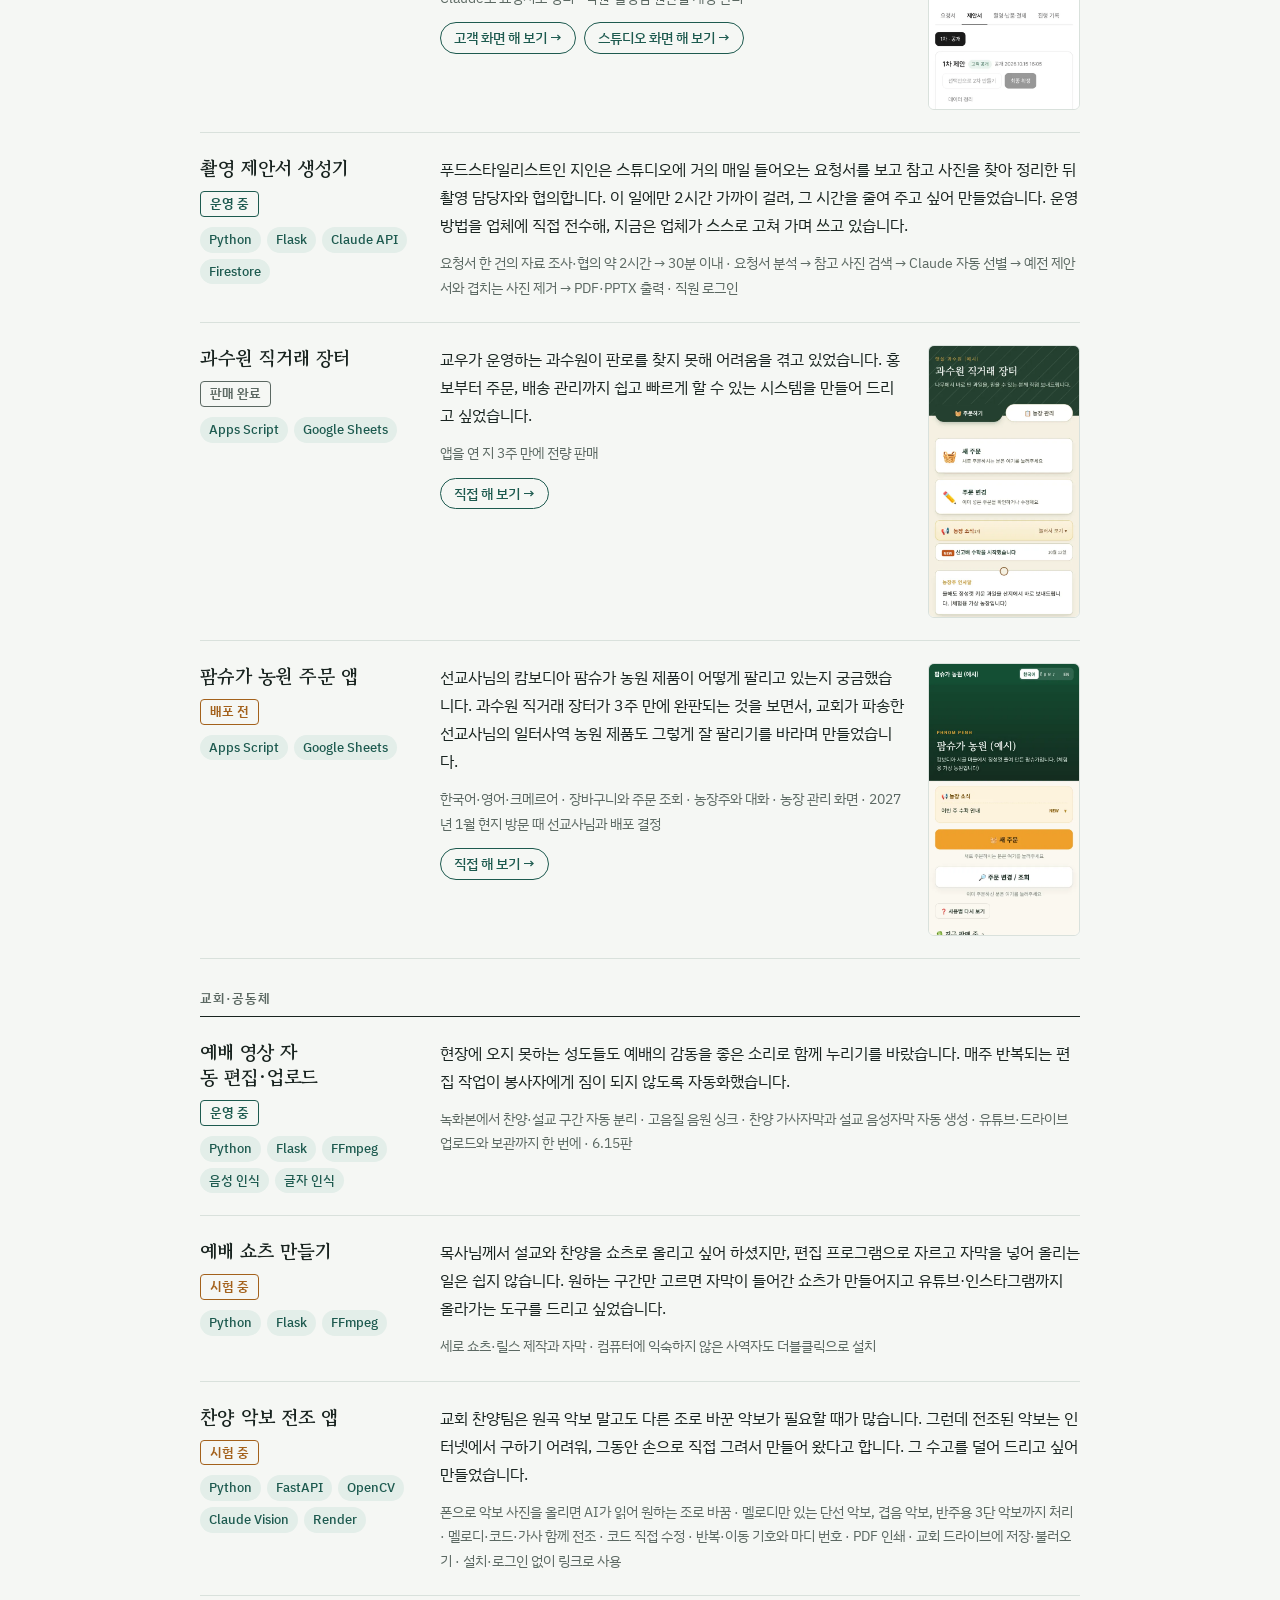
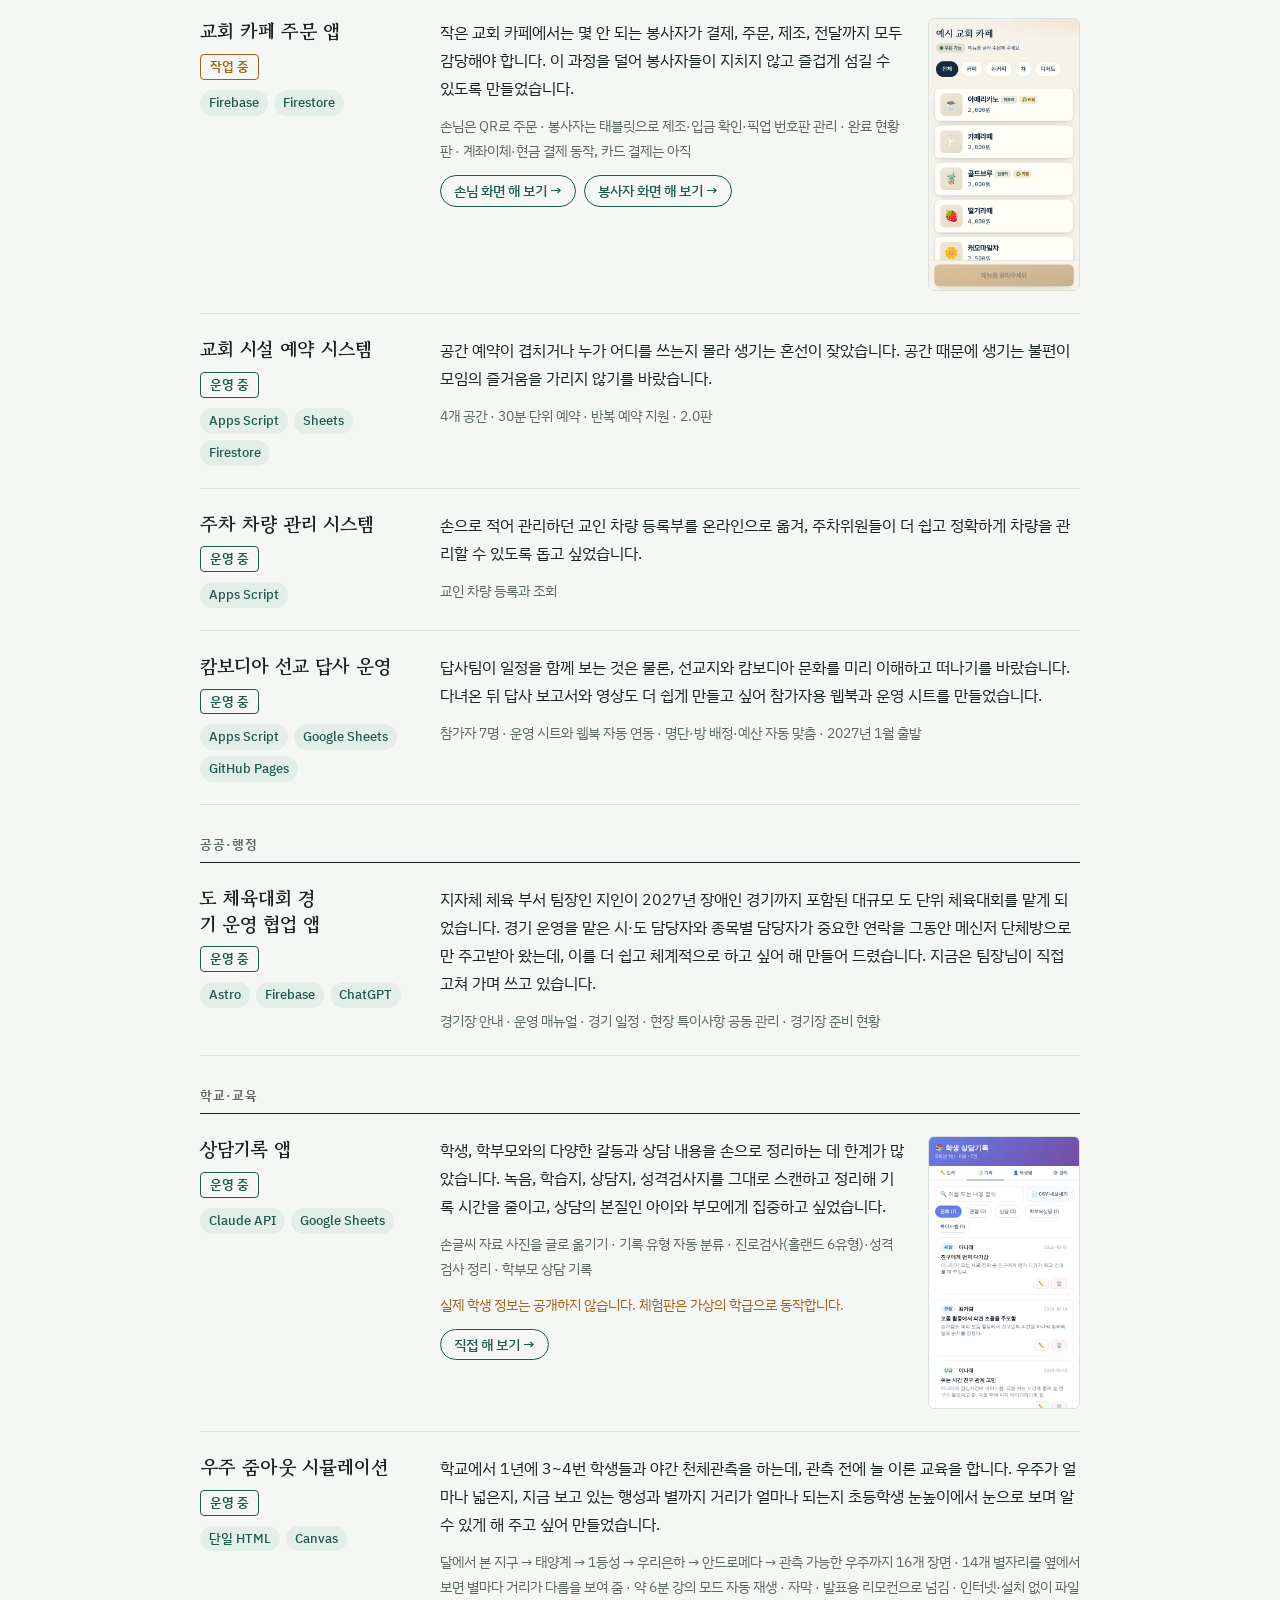
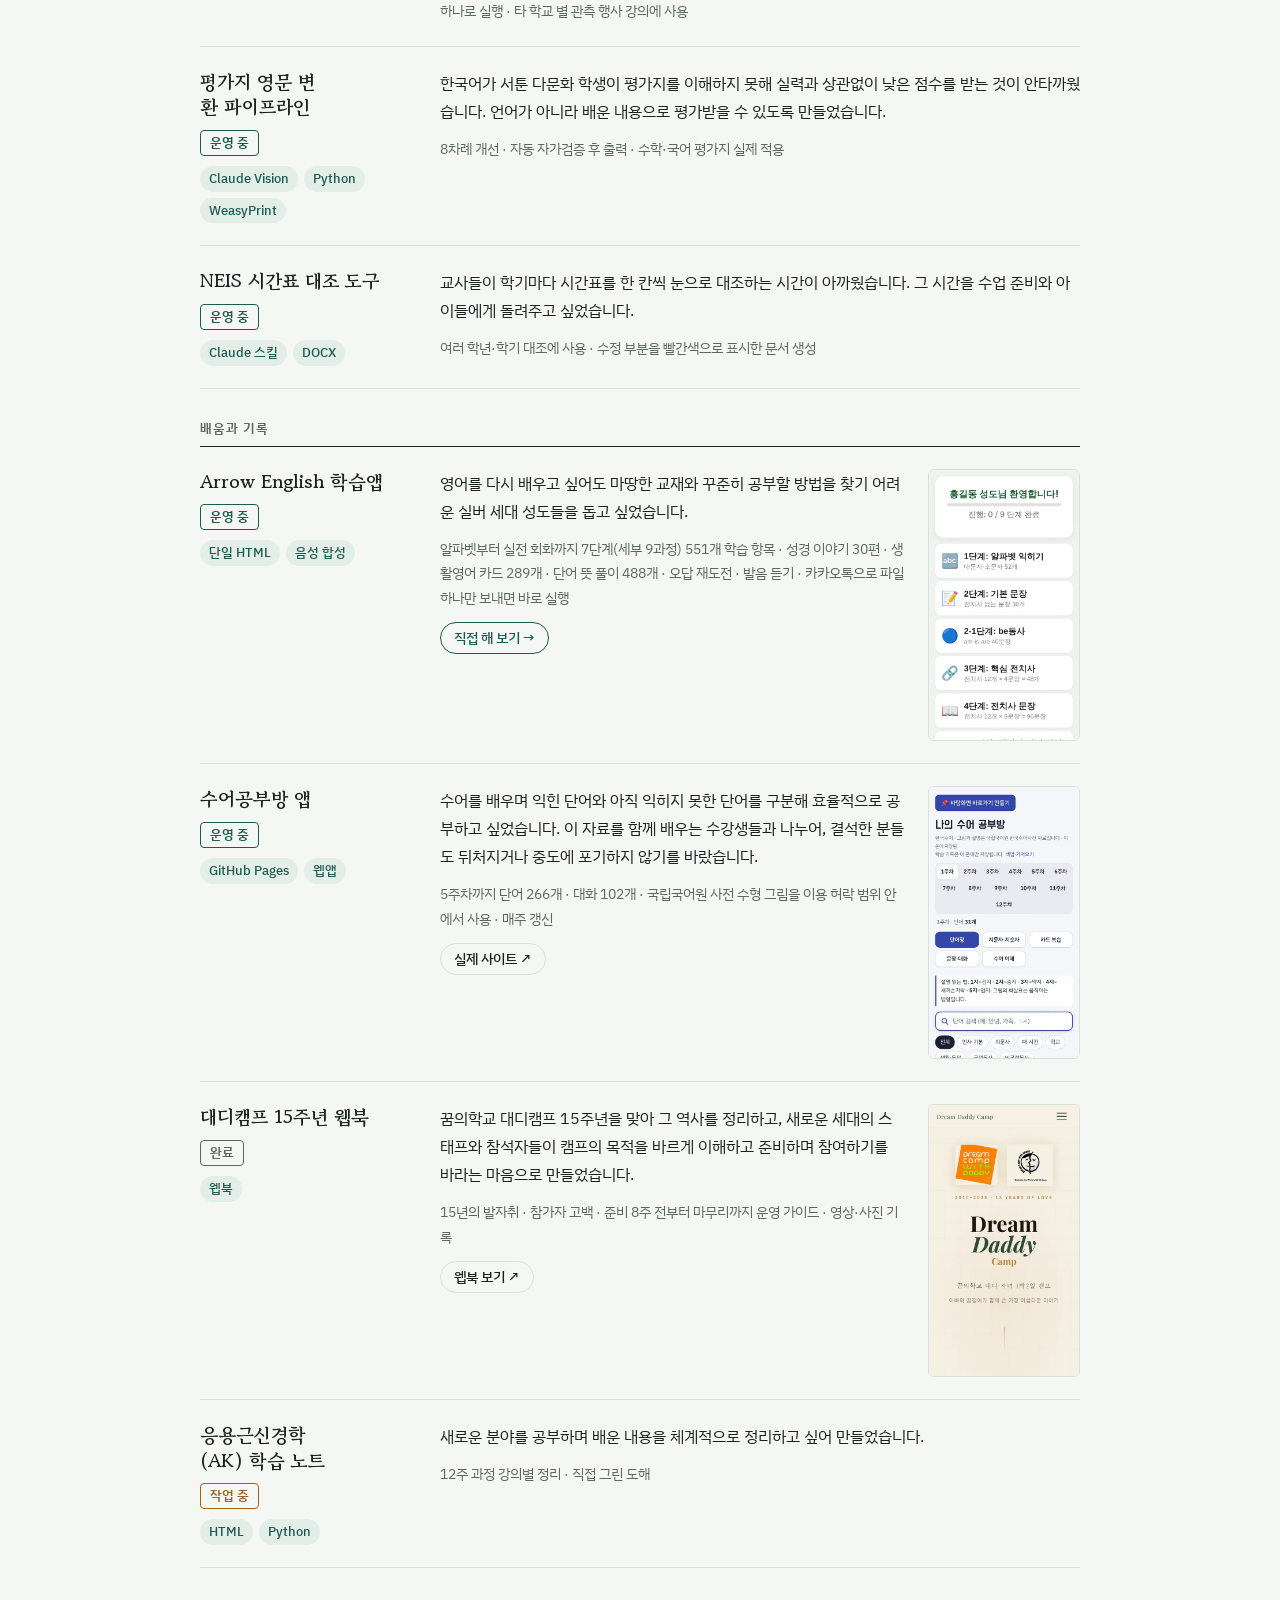
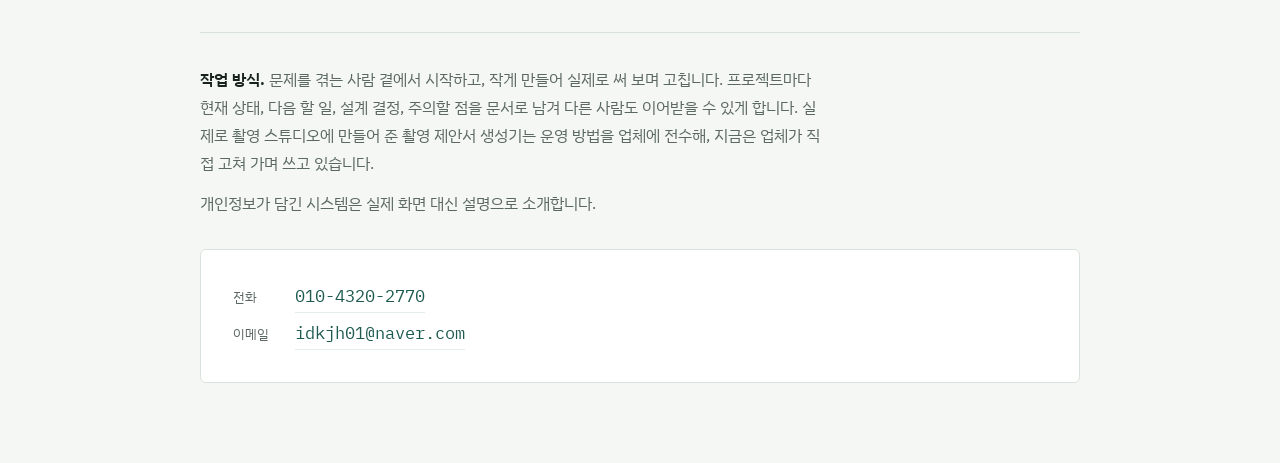
==== commit 673c58d9: "우주 줌아웃 시뮬레이션 추가 Co-Authored-By: Claude Opus 5.5 <noreply@anthropic.com> Claude-Session: https://clau" ====
--- a/index.html
+++ b/index.html
@@ -197,6 +197,7 @@
  {g:"church",s:"on",t:"캄보디아 선교 답사 운영",w:"답사팀이 일정을 함께 보는 것은 물론, 선교지와 캄보디아 문화를 미리 이해하고 떠나기를 바랐습니다. 다녀온 뒤 답사 보고서와 영상도 더 쉽게 만들고 싶어 참가자용 웹북과 운영 시트를 만들었습니다.",f:"참가자 7명 · 운영 시트와 웹북 자동 연동 · 명단·방 배정·예산 자동 맞춤 · 2027년 1월 출발",k:["Apps Script","Google Sheets","GitHub Pages"]},
  {g:"gov",s:"on",t:"도 체육대회 경기 운영 협업 앱",w:"지자체 체육 부서 팀장인 지인이 2027년 장애인 경기까지 포함된 대규모 도 단위 체육대회를 맡게 되었습니다. 경기 운영을 맡은 시·도 담당자와 종목별 담당자가 중요한 연락을 그동안 메신저 단체방으로만 주고받아 왔는데, 이를 더 쉽고 체계적으로 하고 싶어 해 만들어 드렸습니다. 지금은 팀장님이 직접 고쳐 가며 쓰고 있습니다.",f:"경기장 안내 · 운영 매뉴얼 · 경기 일정 · 현장 특이사항 공동 관리 · 경기장 준비 현황",k:["Astro","Firebase","ChatGPT"]},
  {g:"school",s:"on",t:"상담기록 앱",im:"counsel",d:[["직접 해 보기","https://godloveskjh.github.io/demo/counsel/"]],w:"학생, 학부모와의 다양한 갈등과 상담 내용을 손으로 정리하는 데 한계가 많았습니다. 녹음, 학습지, 상담지, 성격검사지를 그대로 스캔하고 정리해 기록 시간을 줄이고, 상담의 본질인 아이와 부모에게 집중하고 싶었습니다.",f:"손글씨 자료 사진을 글로 옮기기 · 기록 유형 자동 분류 · 진로검사(홀랜드 6유형)·성격검사 정리 · 학부모 상담 기록",n:"실제 학생 정보는 공개하지 않습니다. 체험판은 가상의 학급으로 동작합니다.",k:["Claude API","Google Sheets"]},
+ {g:"school",s:"on",t:"우주 줌아웃 시뮬레이션",w:"학교에서 1년에 3~4번 학생들과 야간 천체관측을 하는데, 관측 전에 늘 이론 교육을 합니다. 우주가 얼마나 넓은지, 지금 보고 있는 행성과 별까지 거리가 얼마나 되는지 초등학생 눈높이에서 눈으로 보며 알 수 있게 해 주고 싶어 만들었습니다.",f:"달에서 본 지구 → 태양계 → 1등성 → 우리은하 → 안드로메다 → 관측 가능한 우주까지 16개 장면 · 14개 별자리를 옆에서 보면 별마다 거리가 다름을 보여 줌 · 약 6분 강의 모드 자동 재생 · 자막 · 발표용 리모컨으로 넘김 · 인터넷·설치 없이 파일 하나로 실행 · 타 학교 별 관측 행사 강의에 사용",k:["단일 HTML","Canvas"]},
  {g:"school",s:"on",t:"평가지 영문 변환 파이프라인",w:"한국어가 서툰 다문화 학생이 평가지를 이해하지 못해 실력과 상관없이 낮은 점수를 받는 것이 안타까웠습니다. 언어가 아니라 배운 내용으로 평가받을 수 있도록 만들었습니다.",f:"8차례 개선 · 자동 자가검증 후 출력 · 수학·국어 평가지 실제 적용",k:["Claude Vision","Python","WeasyPrint"]},
  {g:"school",s:"on",t:"NEIS 시간표 대조 도구",w:"교사들이 학기마다 시간표를 한 칸씩 눈으로 대조하는 시간이 아까웠습니다. 그 시간을 수업 준비와 아이들에게 돌려주고 싶었습니다.",f:"여러 학년·학기 대조에 사용 · 수정 부분을 빨간색으로 표시한 문서 생성",k:["Claude 스킬","DOCX"]},
  {g:"learn",s:"on",t:"Arrow English 학습앱",im:"english",d:[["직접 해 보기","https://godloveskjh.github.io/demo/english/"]],w:"영어를 다시 배우고 싶어도 마땅한 교재와 꾸준히 공부할 방법을 찾기 어려운 실버 세대 성도들을 돕고 싶었습니다.",f:"알파벳부터 실전 회화까지 7단계(세부 9과정) 551개 학습 항목 · 성경 이야기 30편 · 생활영어 카드 289개 · 단어 뜻 풀이 488개 · 오답 재도전 · 발음 듣기 · 카카오톡으로 파일 하나만 보내면 바로 실행",k:["단일 HTML","음성 합성"]},
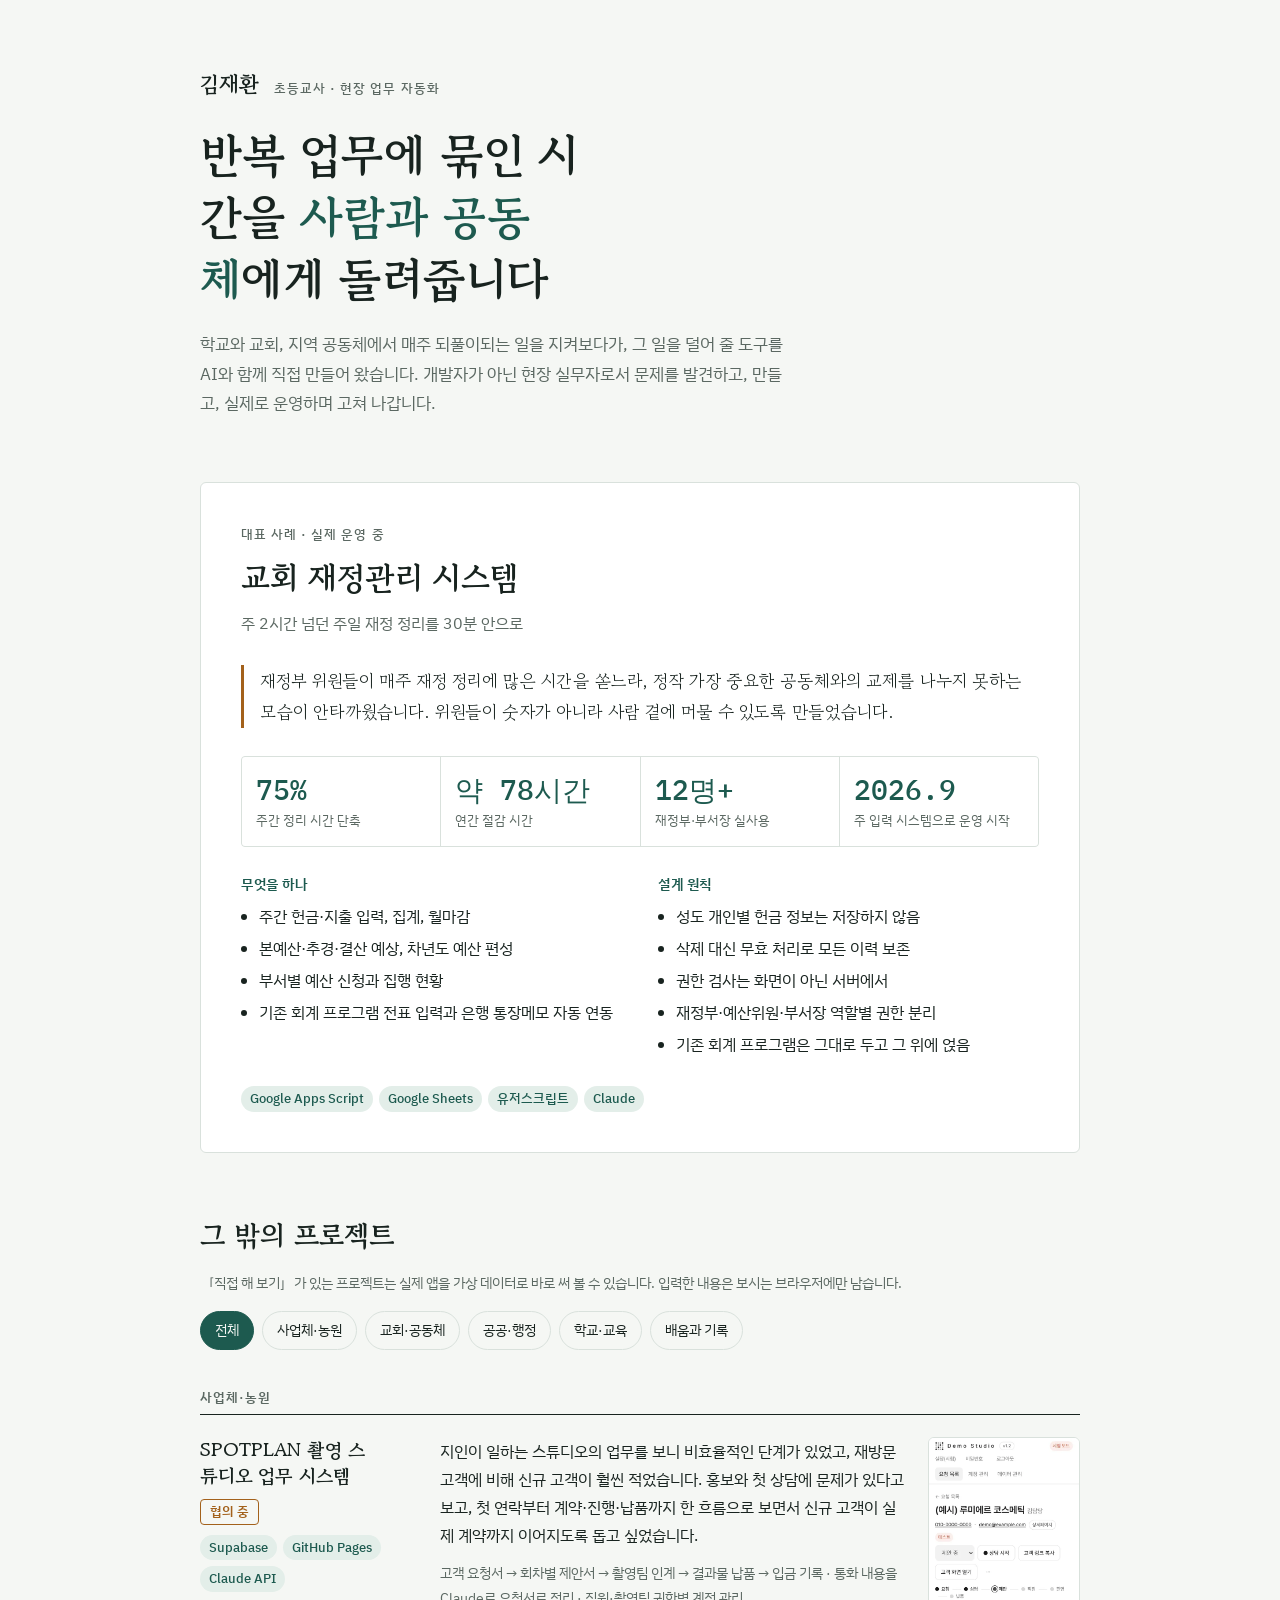
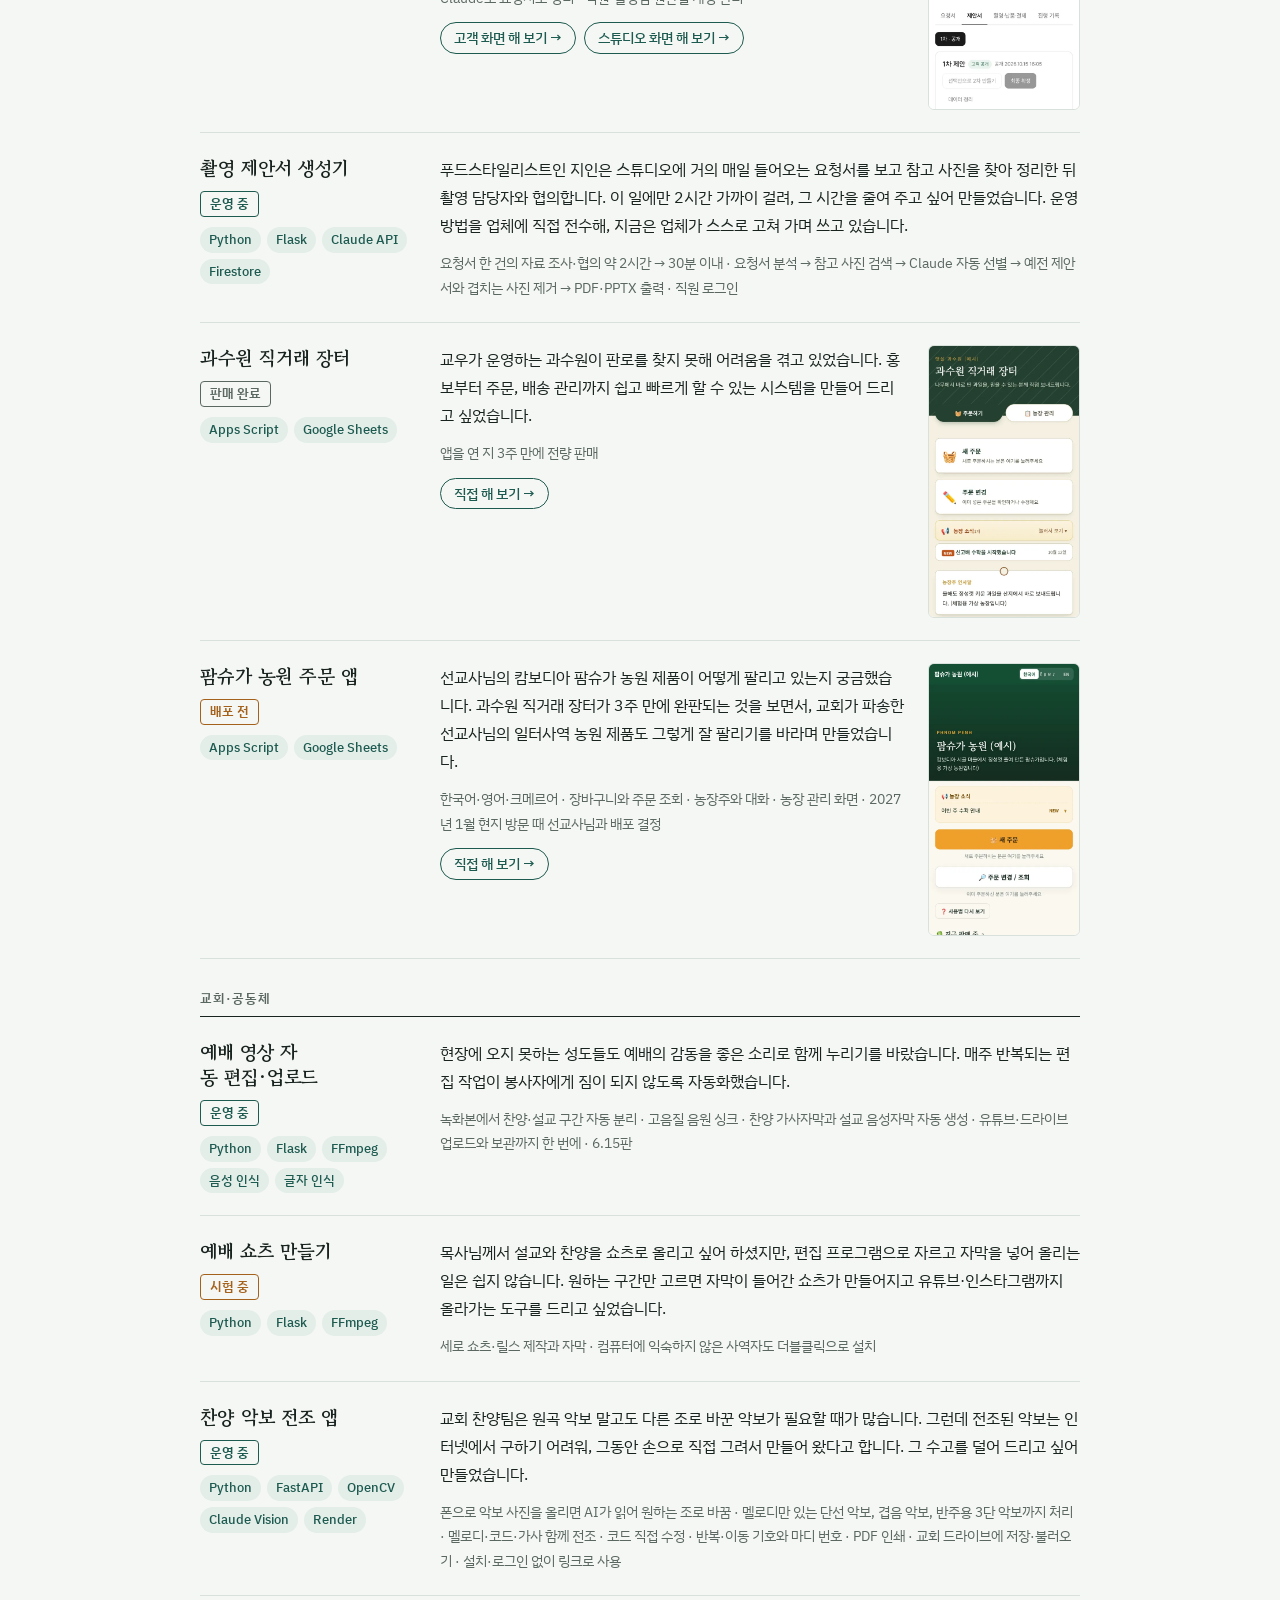
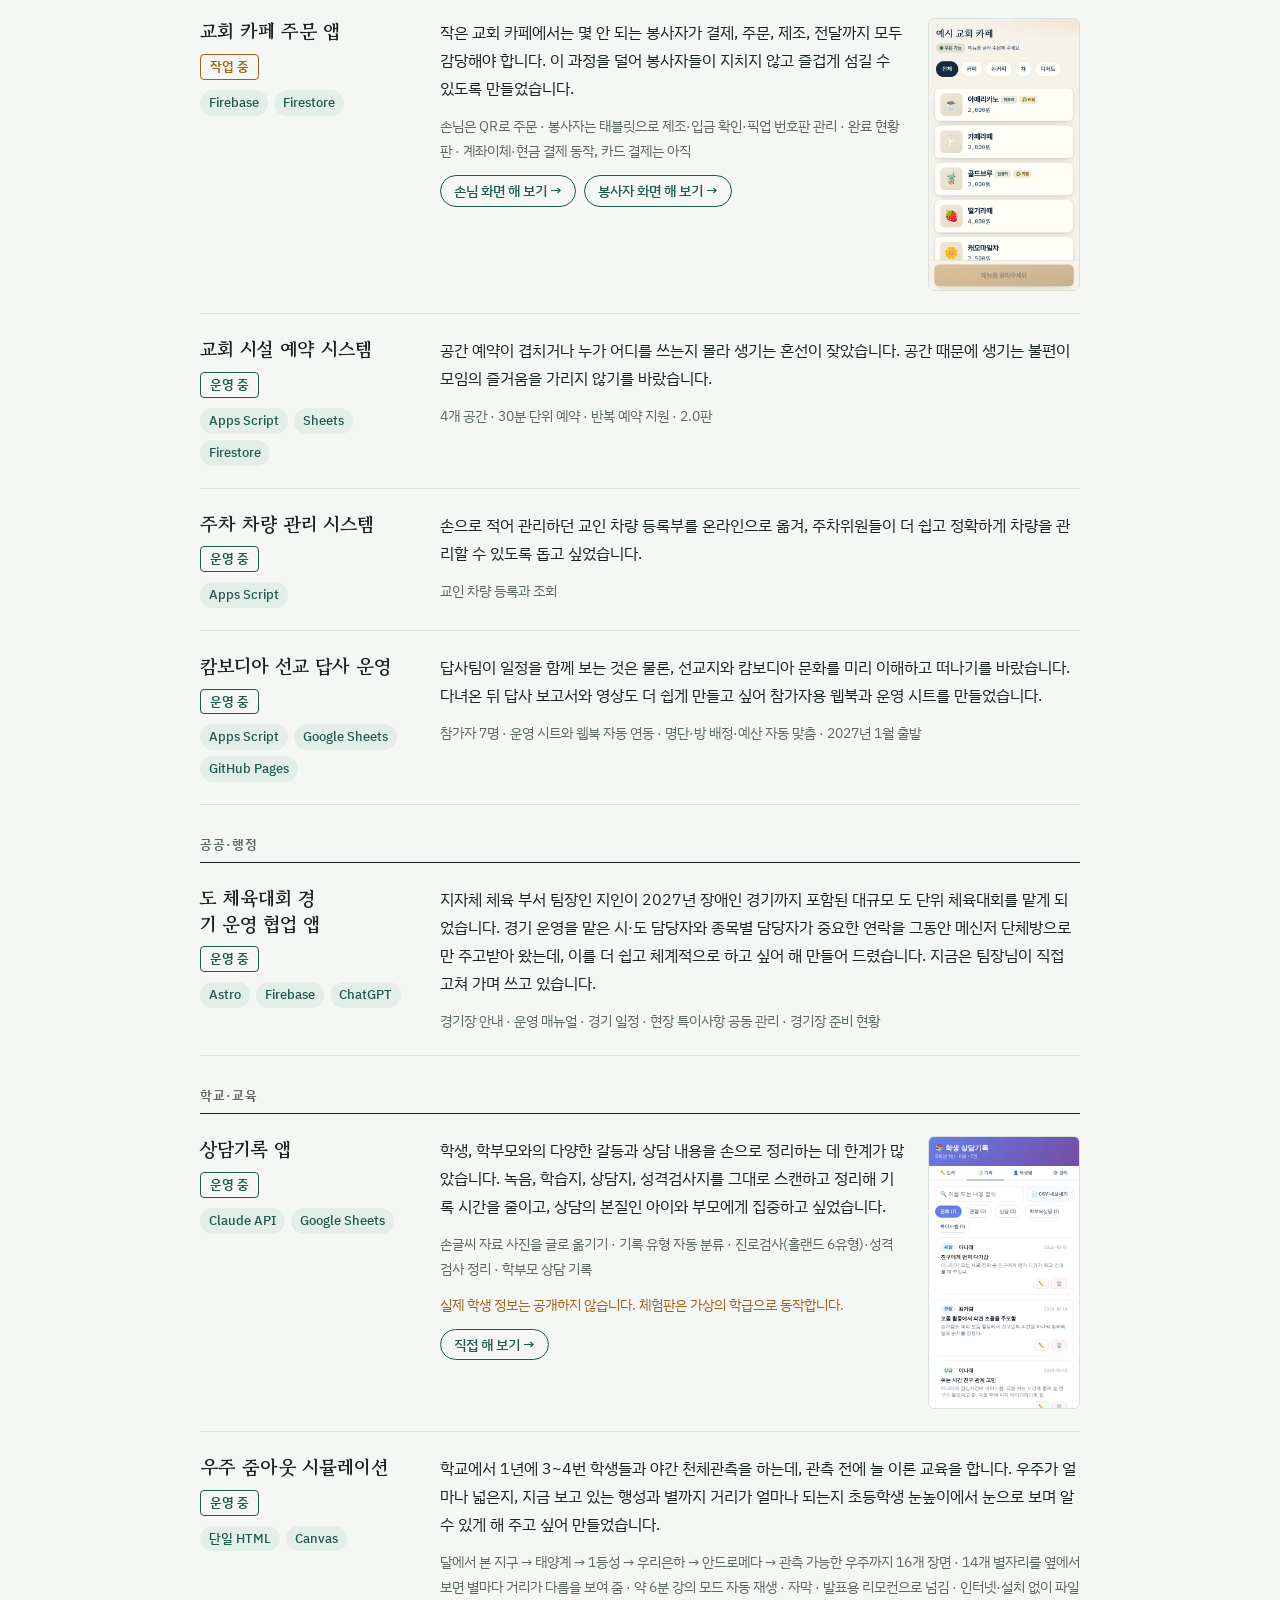
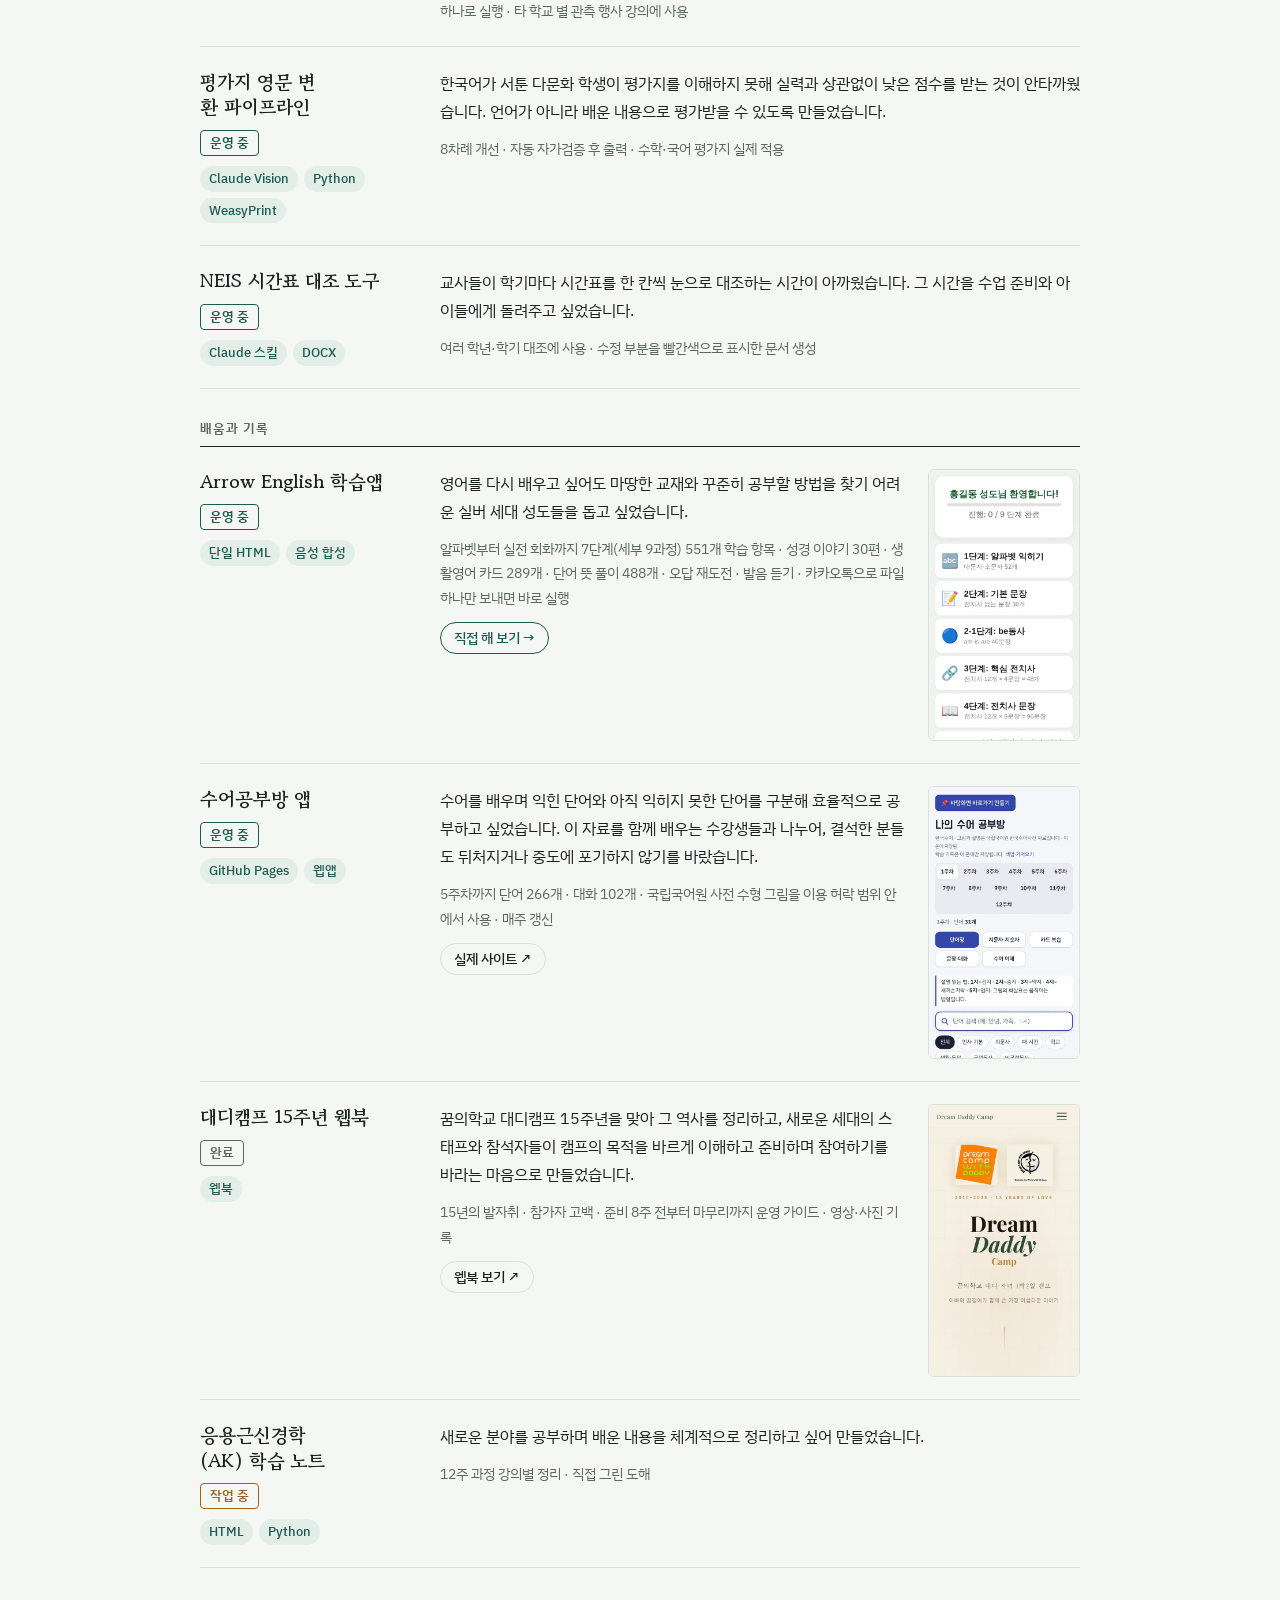
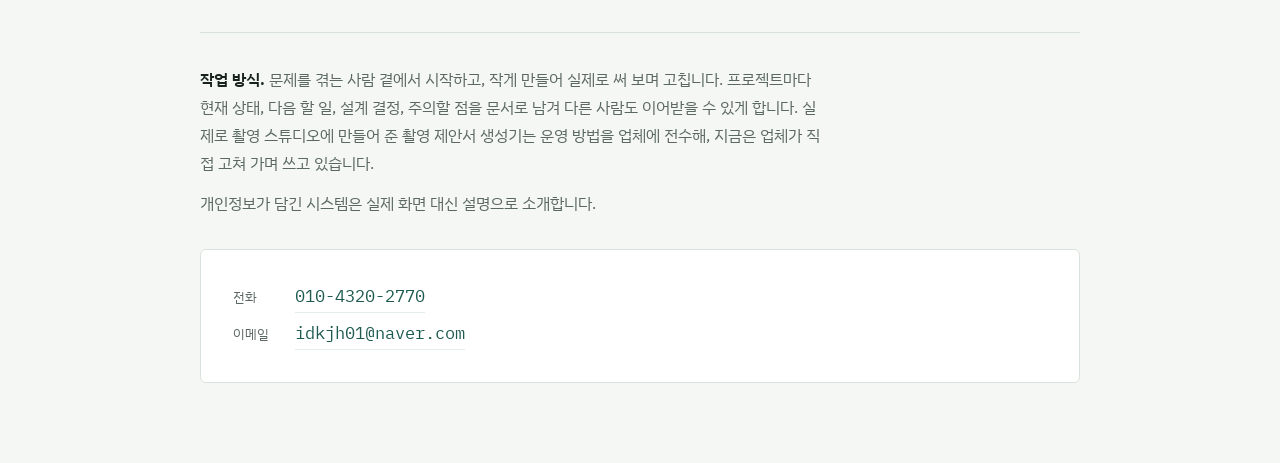
==== commit cbb18727: "찬양 악보 전조 앱 상태: 운영 중 Co-Authored-By: Claude Opus 5.5 <noreply@anthropic.com> Claude-Session: https://" ====
--- a/index.html
+++ b/index.html
@@ -190,7 +190,7 @@
  {g:"biz",s:"pre",t:"팜슈가 농원 주문 앱",im:"palmsugar",d:[["직접 해 보기","https://godloveskjh.github.io/demo/palmsugar/"]],w:"선교사님의 캄보디아 팜슈가 농원 제품이 어떻게 팔리고 있는지 궁금했습니다. 과수원 직거래 장터가 3주 만에 완판되는 것을 보면서, 교회가 파송한 선교사님의 일터사역 농원 제품도 그렇게 잘 팔리기를 바라며 만들었습니다.",f:"한국어·영어·크메르어 · 장바구니와 주문 조회 · 농장주와 대화 · 농장 관리 화면 · 2027년 1월 현지 방문 때 선교사님과 배포 결정",k:["Apps Script","Google Sheets"]},
  {g:"church",s:"on",t:"예배 영상 자동 편집·업로드",w:"현장에 오지 못하는 성도들도 예배의 감동을 좋은 소리로 함께 누리기를 바랐습니다. 매주 반복되는 편집 작업이 봉사자에게 짐이 되지 않도록 자동화했습니다.",f:"녹화본에서 찬양·설교 구간 자동 분리 · 고음질 음원 싱크 · 찬양 가사자막과 설교 음성자막 자동 생성 · 유튜브·드라이브 업로드와 보관까지 한 번에 · 6.15판",k:["Python","Flask","FFmpeg","음성 인식","글자 인식"]},
  {g:"church",s:"test",t:"예배 쇼츠 만들기",w:"목사님께서 설교와 찬양을 쇼츠로 올리고 싶어 하셨지만, 편집 프로그램으로 자르고 자막을 넣어 올리는 일은 쉽지 않습니다. 원하는 구간만 고르면 자막이 들어간 쇼츠가 만들어지고 유튜브·인스타그램까지 올라가는 도구를 드리고 싶었습니다.",f:"세로 쇼츠·릴스 제작과 자막 · 컴퓨터에 익숙하지 않은 사역자도 더블클릭으로 설치",k:["Python","Flask","FFmpeg"]},
- {g:"church",s:"test",t:"찬양 악보 전조 앱",w:"교회 찬양팀은 원곡 악보 말고도 다른 조로 바꾼 악보가 필요할 때가 많습니다. 그런데 전조된 악보는 인터넷에서 구하기 어려워, 그동안 손으로 직접 그려서 만들어 왔다고 합니다. 그 수고를 덜어 드리고 싶어 만들었습니다.",f:"폰으로 악보 사진을 올리면 AI가 읽어 원하는 조로 바꿈 · 멜로디만 있는 단선 악보, 겹음 악보, 반주용 3단 악보까지 처리 · 멜로디·코드·가사 함께 전조 · 코드 직접 수정 · 반복·이동 기호와 마디 번호 · PDF 인쇄 · 교회 드라이브에 저장·불러오기 · 설치·로그인 없이 링크로 사용",k:["Python","FastAPI","OpenCV","Claude Vision","Render"]},
+ {g:"church",s:"on",t:"찬양 악보 전조 앱",w:"교회 찬양팀은 원곡 악보 말고도 다른 조로 바꾼 악보가 필요할 때가 많습니다. 그런데 전조된 악보는 인터넷에서 구하기 어려워, 그동안 손으로 직접 그려서 만들어 왔다고 합니다. 그 수고를 덜어 드리고 싶어 만들었습니다.",f:"폰으로 악보 사진을 올리면 AI가 읽어 원하는 조로 바꿈 · 멜로디만 있는 단선 악보, 겹음 악보, 반주용 3단 악보까지 처리 · 멜로디·코드·가사 함께 전조 · 코드 직접 수정 · 반복·이동 기호와 마디 번호 · PDF 인쇄 · 교회 드라이브에 저장·불러오기 · 설치·로그인 없이 링크로 사용",k:["Python","FastAPI","OpenCV","Claude Vision","Render"]},
  {g:"church",s:"wip",t:"교회 카페 주문 앱",im:"cafe",d:[["손님 화면 해 보기","https://godloveskjh.github.io/demo/cafe/"],["봉사자 화면 해 보기","https://godloveskjh.github.io/demo/cafe/?staff"]],w:"작은 교회 카페에서는 몇 안 되는 봉사자가 결제, 주문, 제조, 전달까지 모두 감당해야 합니다. 이 과정을 덜어 봉사자들이 지치지 않고 즐겁게 섬길 수 있도록 만들었습니다.",f:"손님은 QR로 주문 · 봉사자는 태블릿으로 제조·입금 확인·픽업 번호판 관리 · 완료 현황판 · 계좌이체·현금 결제 동작, 카드 결제는 아직",k:["Firebase","Firestore"]},
  {g:"church",s:"on",t:"교회 시설 예약 시스템",w:"공간 예약이 겹치거나 누가 어디를 쓰는지 몰라 생기는 혼선이 잦았습니다. 공간 때문에 생기는 불편이 모임의 즐거움을 가리지 않기를 바랐습니다.",f:"4개 공간 · 30분 단위 예약 · 반복 예약 지원 · 2.0판",k:["Apps Script","Sheets","Firestore"]},
  {g:"church",s:"on",t:"주차 차량 관리 시스템",w:"손으로 적어 관리하던 교인 차량 등록부를 온라인으로 옮겨, 주차위원들이 더 쉽고 정확하게 차량을 관리할 수 있도록 돕고 싶었습니다.",f:"교인 차량 등록과 조회",k:["Apps Script"]},
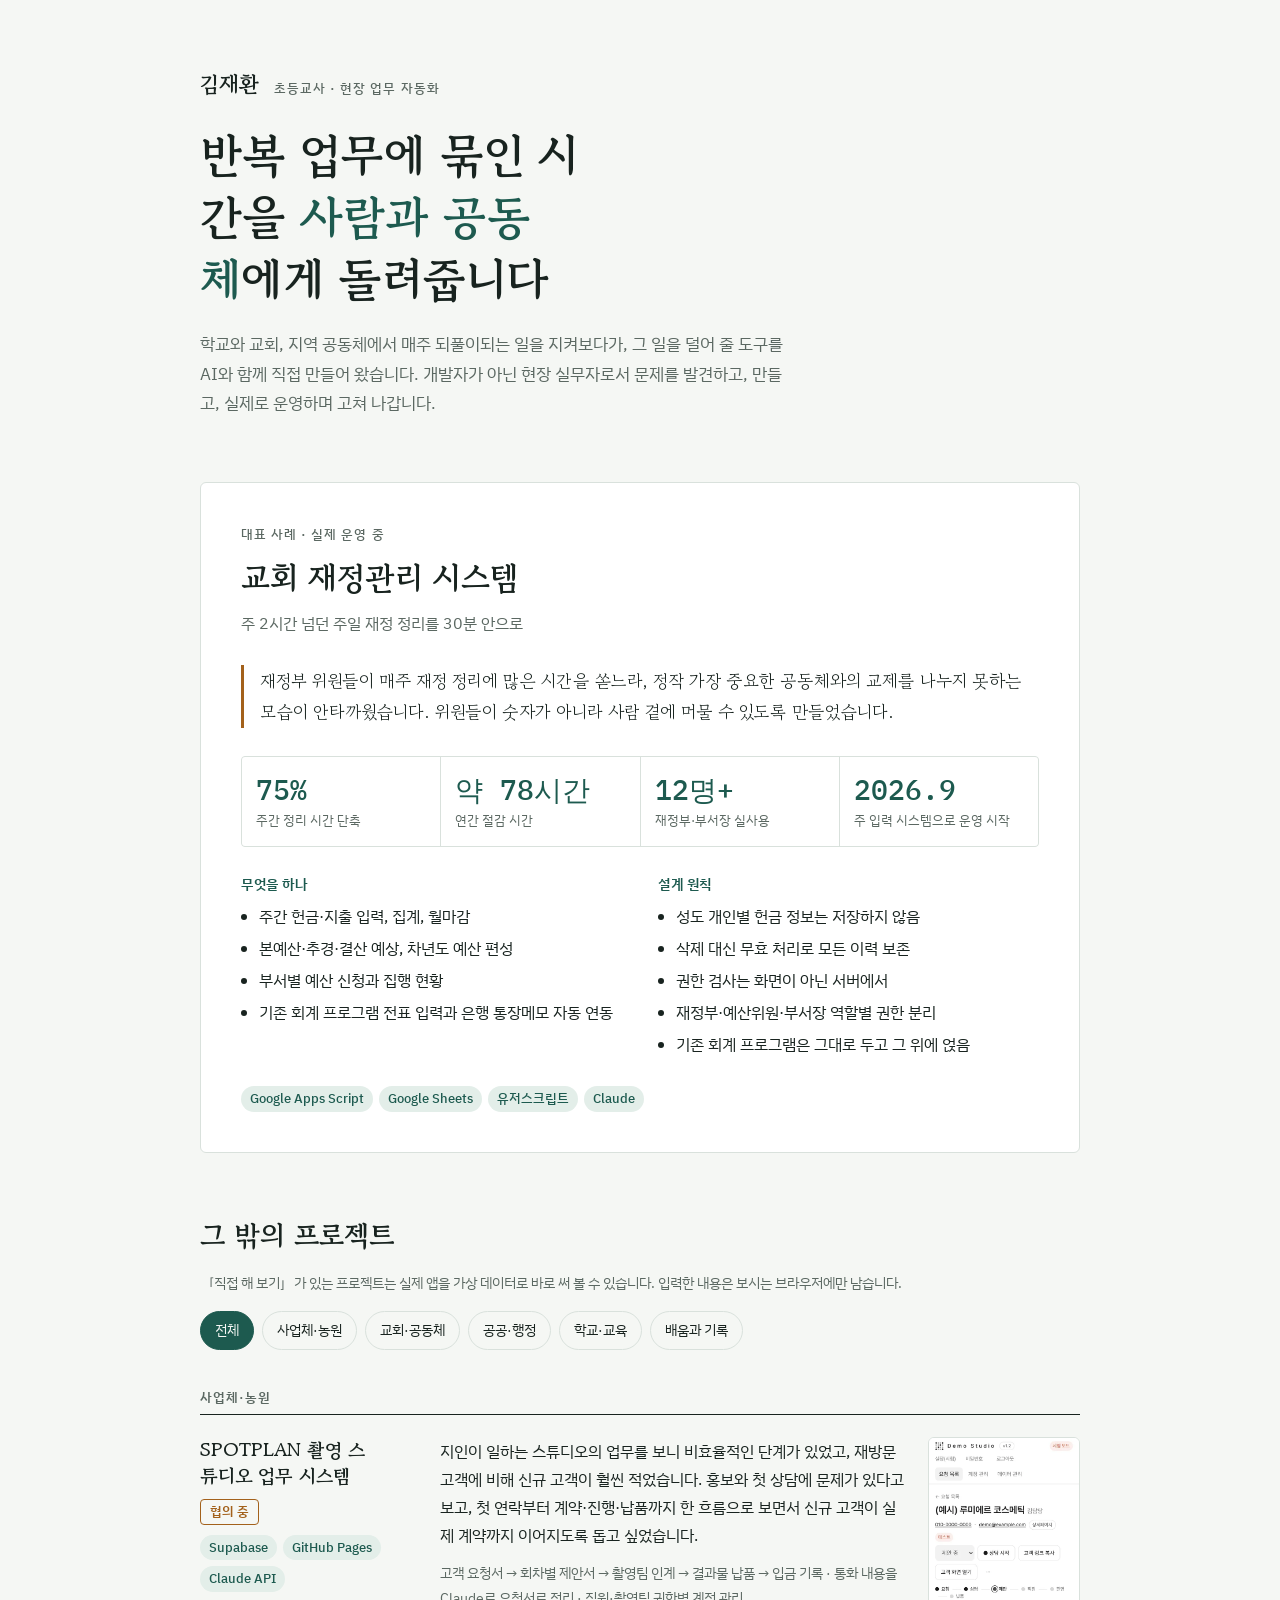
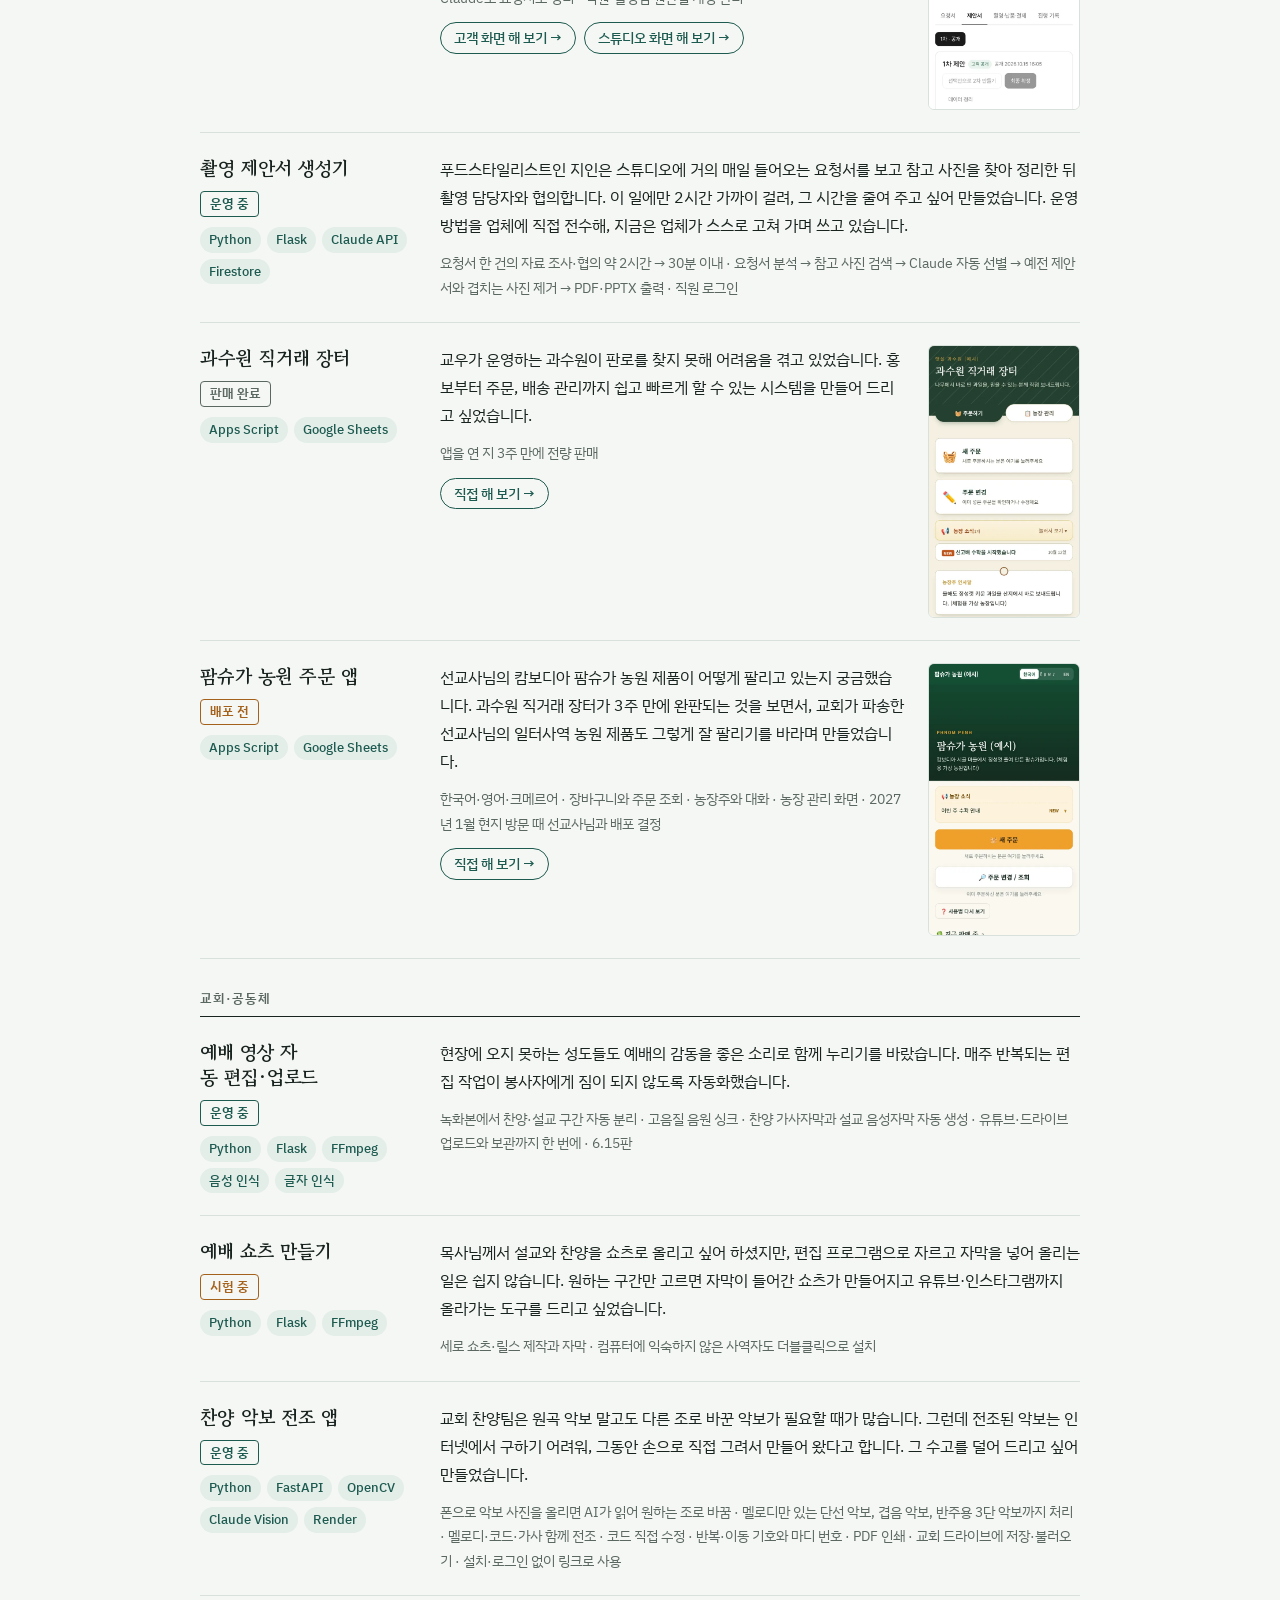
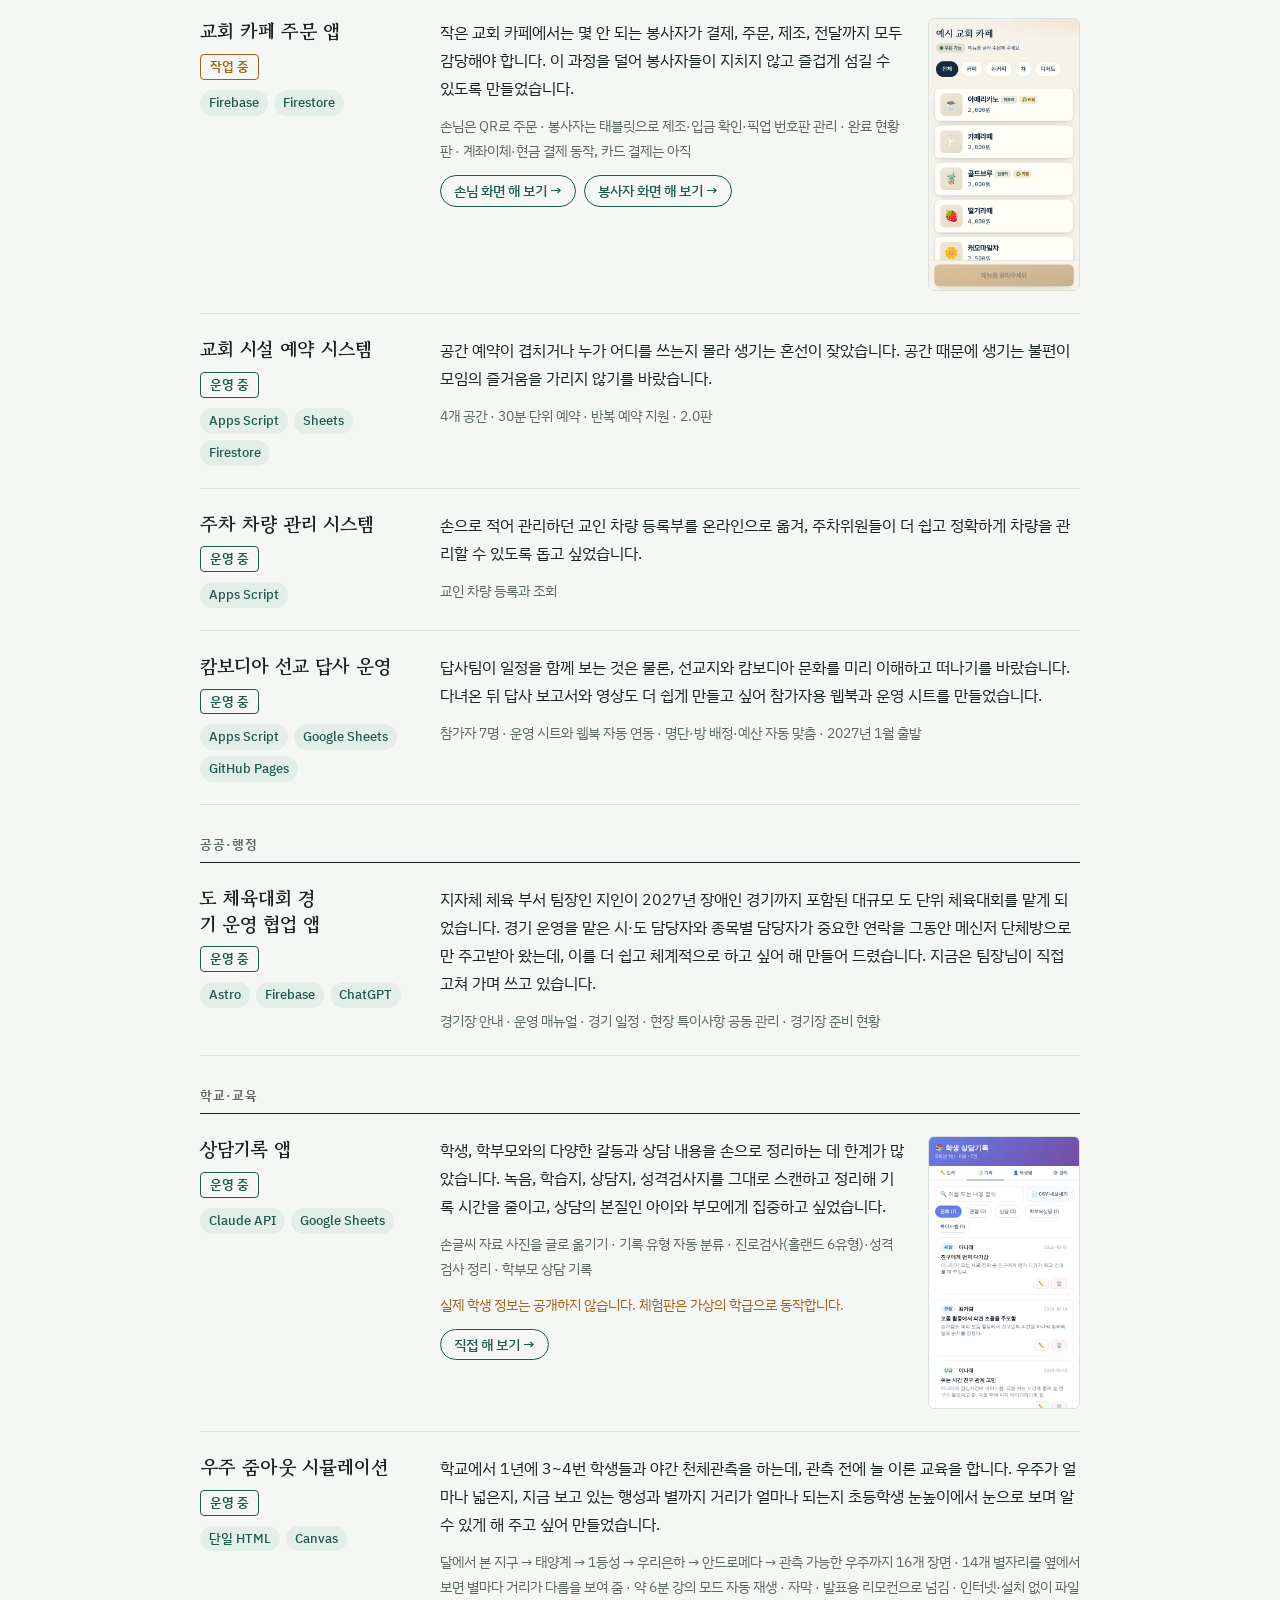
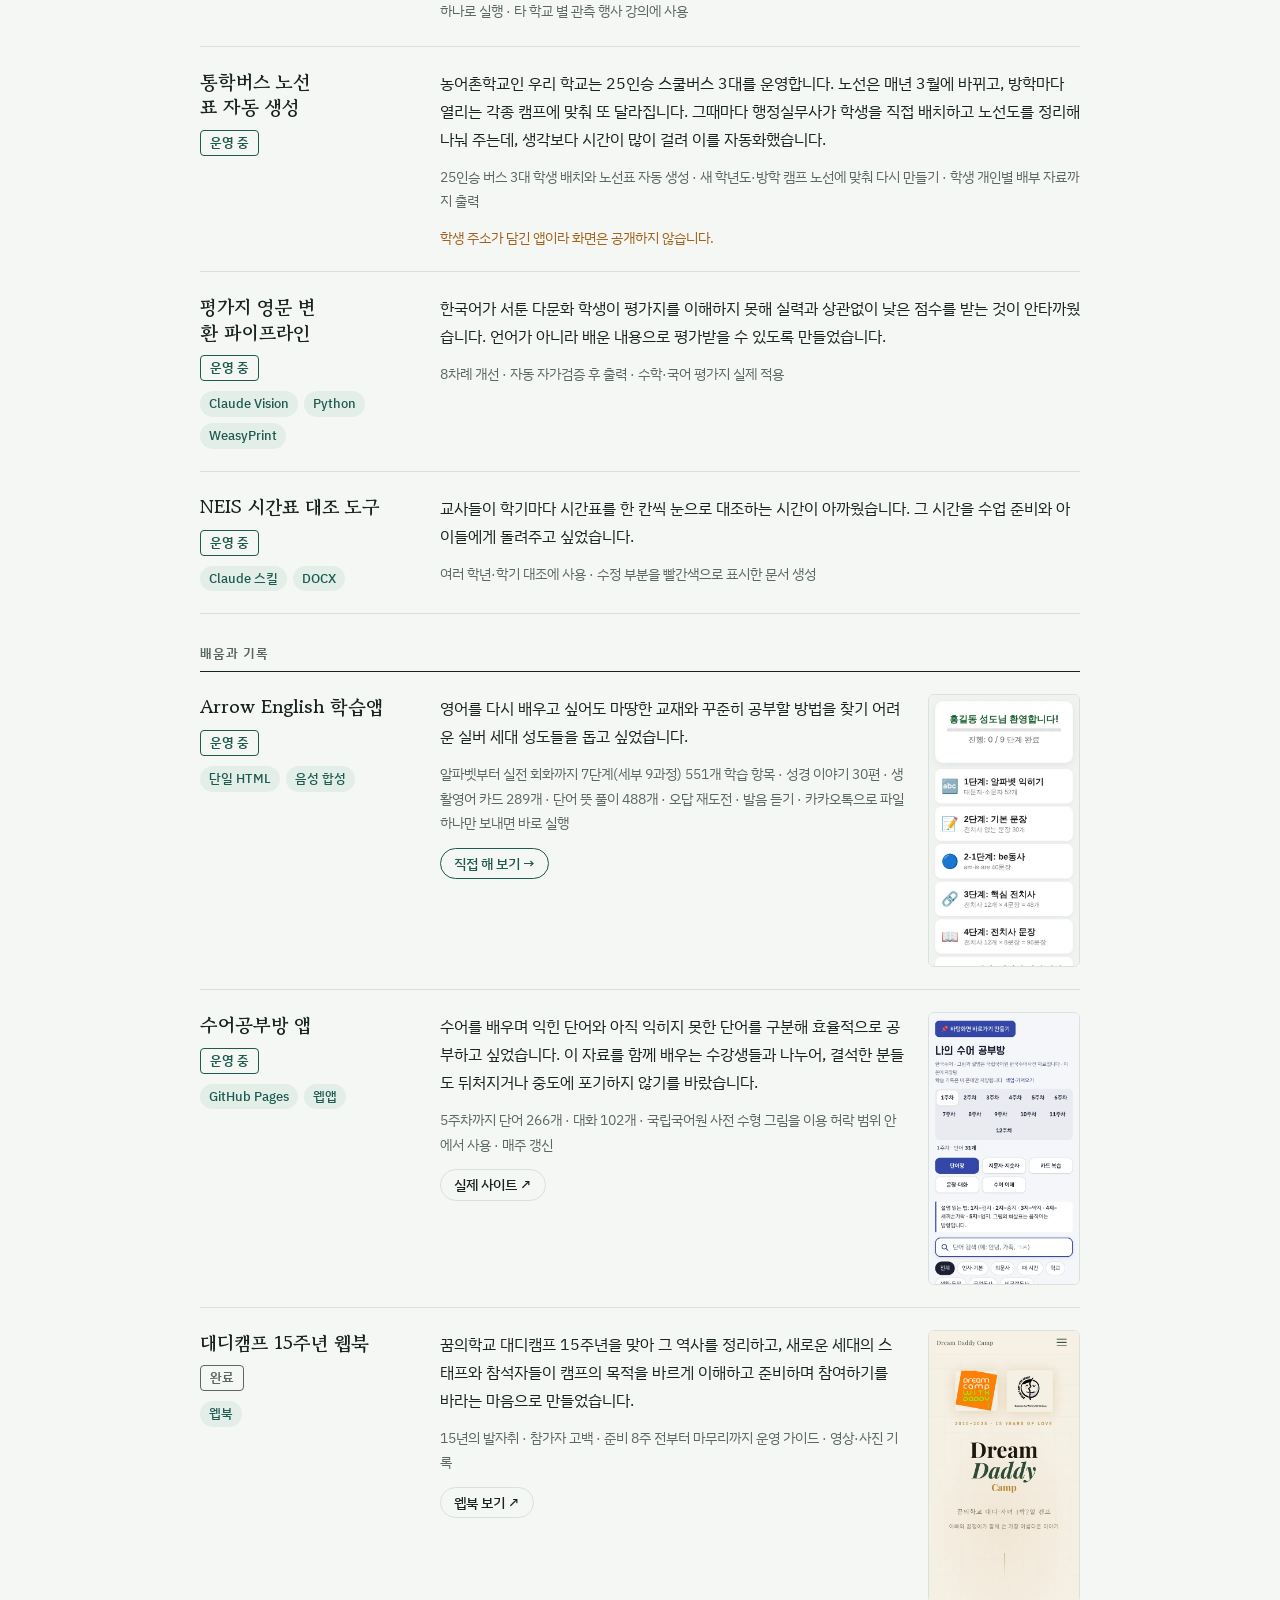
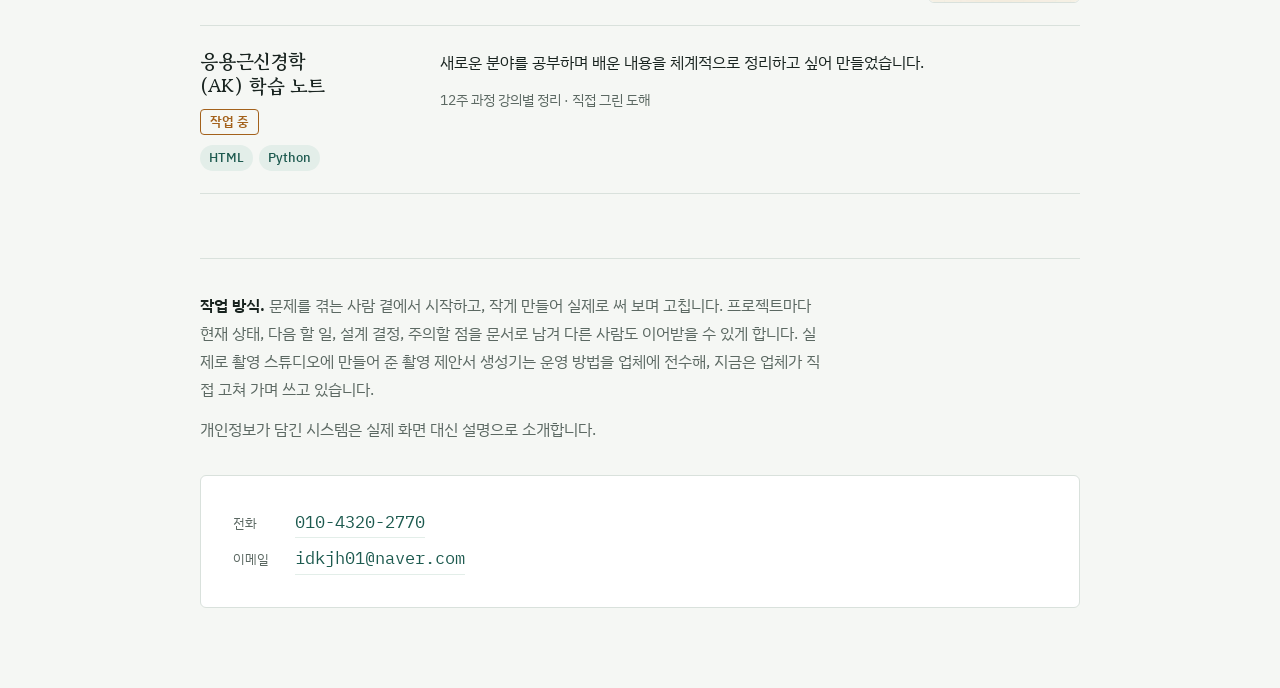
==== commit 86adc496: "통학버스 노선표 자동 생성 추가 Co-Authored-By: Claude Opus 5.5 <noreply@anthropic.com> Claude-Session: https://cl" ====
--- a/index.html
+++ b/index.html
@@ -198,6 +198,7 @@
  {g:"gov",s:"on",t:"도 체육대회 경기 운영 협업 앱",w:"지자체 체육 부서 팀장인 지인이 2027년 장애인 경기까지 포함된 대규모 도 단위 체육대회를 맡게 되었습니다. 경기 운영을 맡은 시·도 담당자와 종목별 담당자가 중요한 연락을 그동안 메신저 단체방으로만 주고받아 왔는데, 이를 더 쉽고 체계적으로 하고 싶어 해 만들어 드렸습니다. 지금은 팀장님이 직접 고쳐 가며 쓰고 있습니다.",f:"경기장 안내 · 운영 매뉴얼 · 경기 일정 · 현장 특이사항 공동 관리 · 경기장 준비 현황",k:["Astro","Firebase","ChatGPT"]},
  {g:"school",s:"on",t:"상담기록 앱",im:"counsel",d:[["직접 해 보기","https://godloveskjh.github.io/demo/counsel/"]],w:"학생, 학부모와의 다양한 갈등과 상담 내용을 손으로 정리하는 데 한계가 많았습니다. 녹음, 학습지, 상담지, 성격검사지를 그대로 스캔하고 정리해 기록 시간을 줄이고, 상담의 본질인 아이와 부모에게 집중하고 싶었습니다.",f:"손글씨 자료 사진을 글로 옮기기 · 기록 유형 자동 분류 · 진로검사(홀랜드 6유형)·성격검사 정리 · 학부모 상담 기록",n:"실제 학생 정보는 공개하지 않습니다. 체험판은 가상의 학급으로 동작합니다.",k:["Claude API","Google Sheets"]},
  {g:"school",s:"on",t:"우주 줌아웃 시뮬레이션",w:"학교에서 1년에 3~4번 학생들과 야간 천체관측을 하는데, 관측 전에 늘 이론 교육을 합니다. 우주가 얼마나 넓은지, 지금 보고 있는 행성과 별까지 거리가 얼마나 되는지 초등학생 눈높이에서 눈으로 보며 알 수 있게 해 주고 싶어 만들었습니다.",f:"달에서 본 지구 → 태양계 → 1등성 → 우리은하 → 안드로메다 → 관측 가능한 우주까지 16개 장면 · 14개 별자리를 옆에서 보면 별마다 거리가 다름을 보여 줌 · 약 6분 강의 모드 자동 재생 · 자막 · 발표용 리모컨으로 넘김 · 인터넷·설치 없이 파일 하나로 실행 · 타 학교 별 관측 행사 강의에 사용",k:["단일 HTML","Canvas"]},
+ {g:"school",s:"on",t:"통학버스 노선표 자동 생성",w:"농어촌학교인 우리 학교는 25인승 스쿨버스 3대를 운영합니다. 노선은 매년 3월에 바뀌고, 방학마다 열리는 각종 캠프에 맞춰 또 달라집니다. 그때마다 행정실무사가 학생을 직접 배치하고 노선도를 정리해 나눠 주는데, 생각보다 시간이 많이 걸려 이를 자동화했습니다.",f:"25인승 버스 3대 학생 배치와 노선표 자동 생성 · 새 학년도·방학 캠프 노선에 맞춰 다시 만들기 · 학생 개인별 배부 자료까지 출력",n:"학생 주소가 담긴 앱이라 화면은 공개하지 않습니다.",k:[]},
  {g:"school",s:"on",t:"평가지 영문 변환 파이프라인",w:"한국어가 서툰 다문화 학생이 평가지를 이해하지 못해 실력과 상관없이 낮은 점수를 받는 것이 안타까웠습니다. 언어가 아니라 배운 내용으로 평가받을 수 있도록 만들었습니다.",f:"8차례 개선 · 자동 자가검증 후 출력 · 수학·국어 평가지 실제 적용",k:["Claude Vision","Python","WeasyPrint"]},
  {g:"school",s:"on",t:"NEIS 시간표 대조 도구",w:"교사들이 학기마다 시간표를 한 칸씩 눈으로 대조하는 시간이 아까웠습니다. 그 시간을 수업 준비와 아이들에게 돌려주고 싶었습니다.",f:"여러 학년·학기 대조에 사용 · 수정 부분을 빨간색으로 표시한 문서 생성",k:["Claude 스킬","DOCX"]},
  {g:"learn",s:"on",t:"Arrow English 학습앱",im:"english",d:[["직접 해 보기","https://godloveskjh.github.io/demo/english/"]],w:"영어를 다시 배우고 싶어도 마땅한 교재와 꾸준히 공부할 방법을 찾기 어려운 실버 세대 성도들을 돕고 싶었습니다.",f:"알파벳부터 실전 회화까지 7단계(세부 9과정) 551개 학습 항목 · 성경 이야기 30편 · 생활영어 카드 289개 · 단어 뜻 풀이 488개 · 오답 재도전 · 발음 듣기 · 카카오톡으로 파일 하나만 보내면 바로 실행",k:["단일 HTML","음성 합성"]},
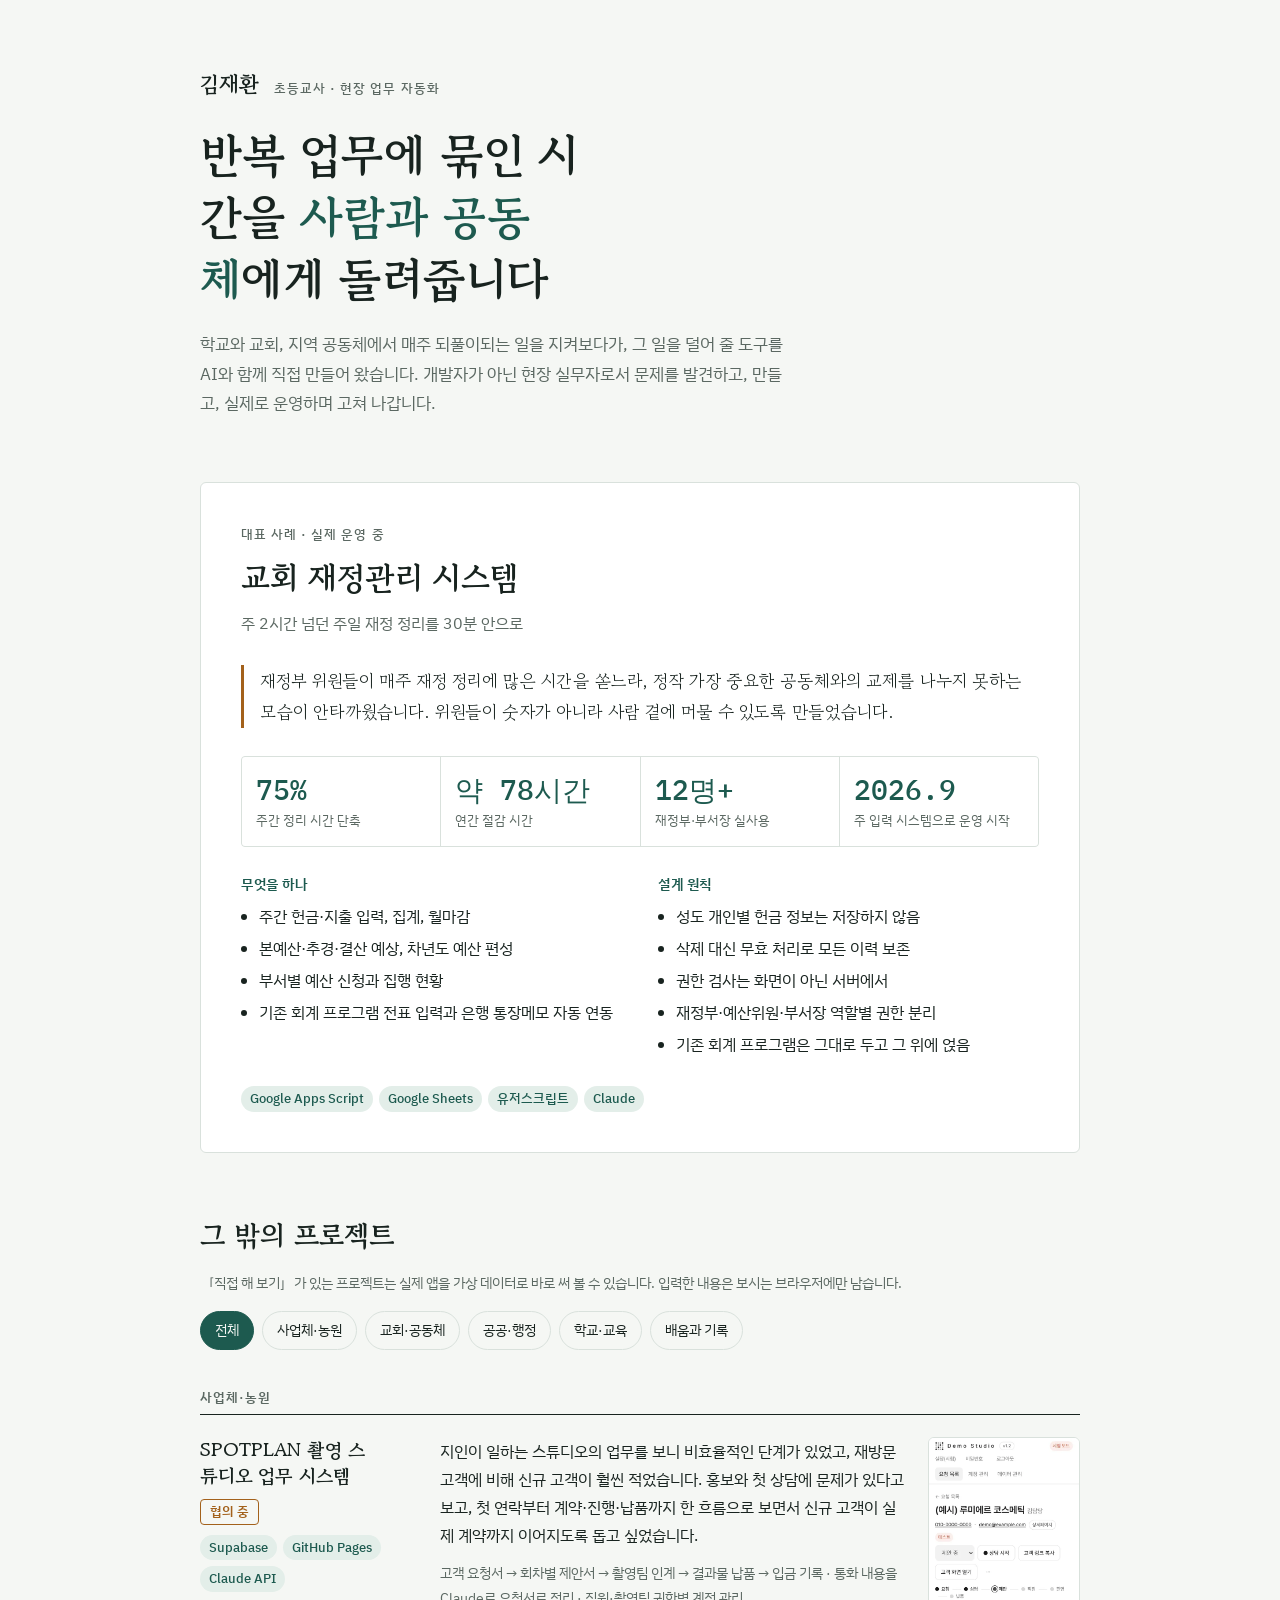
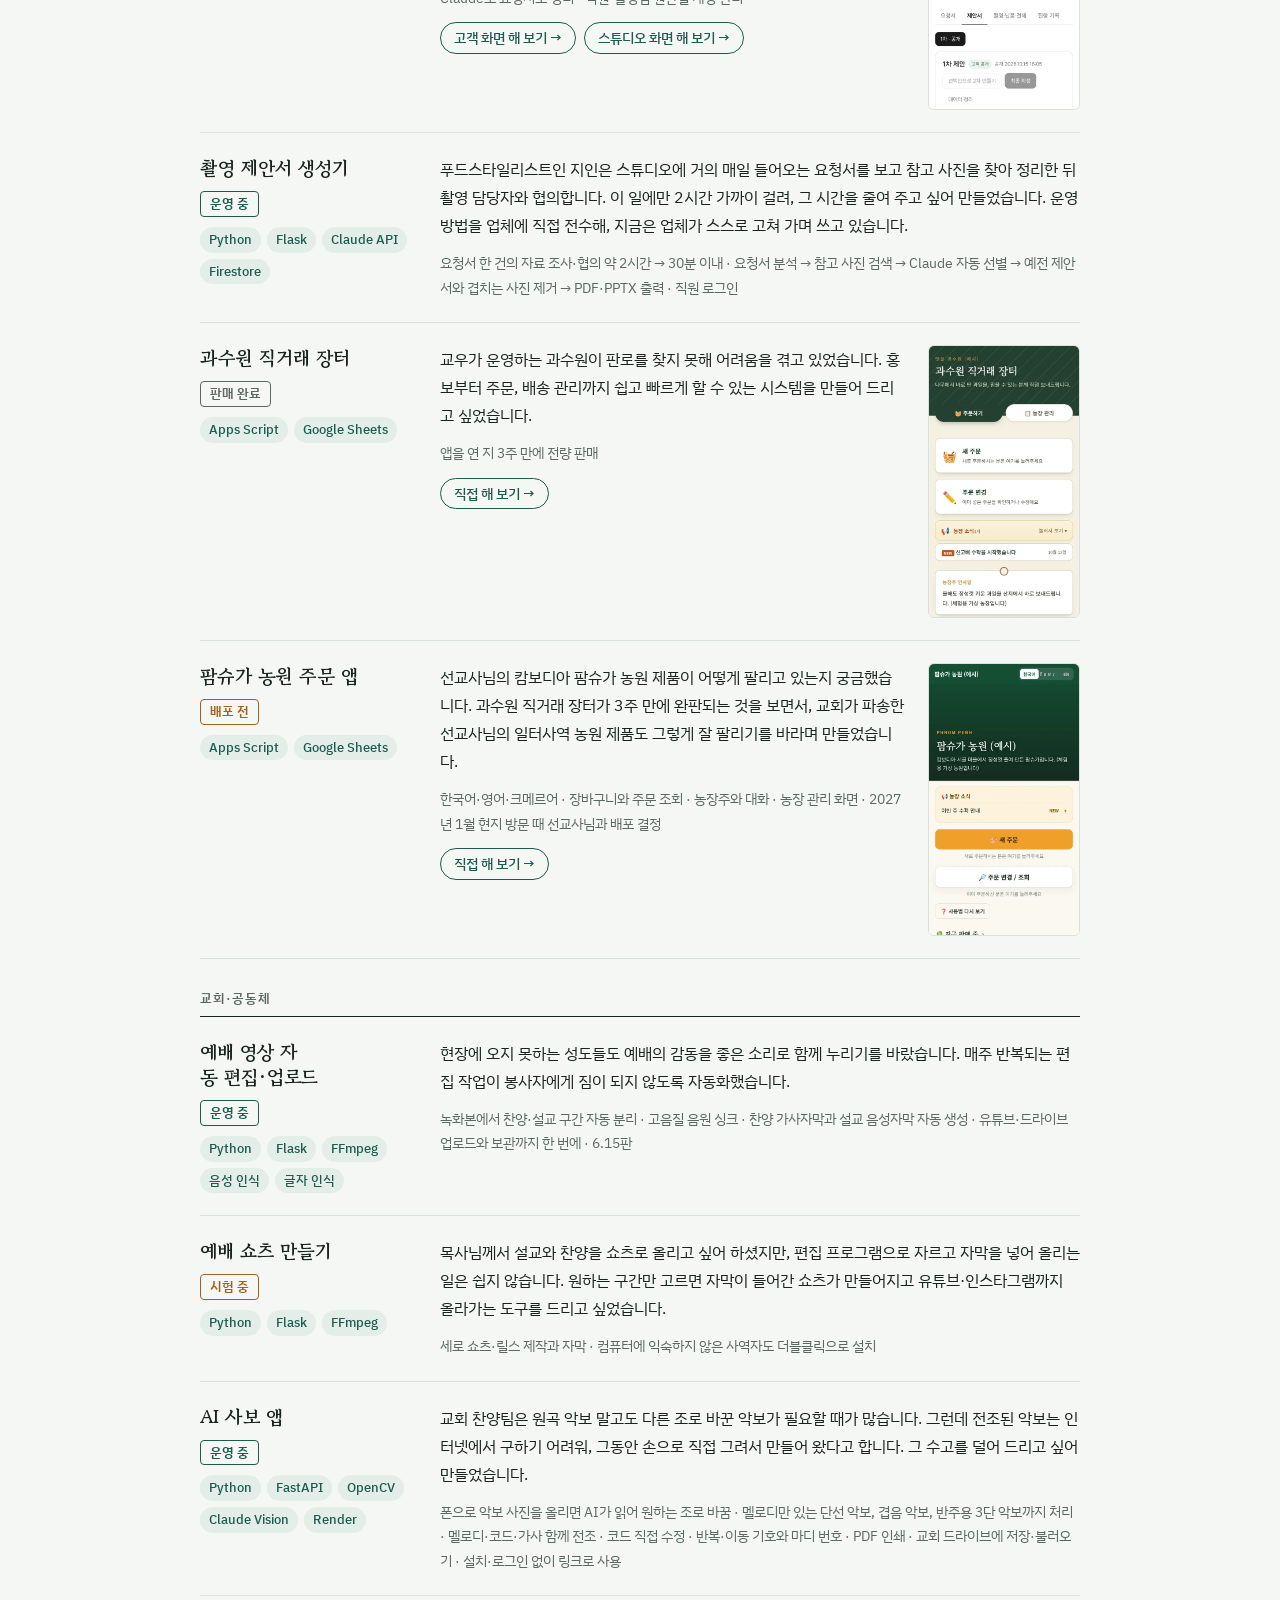
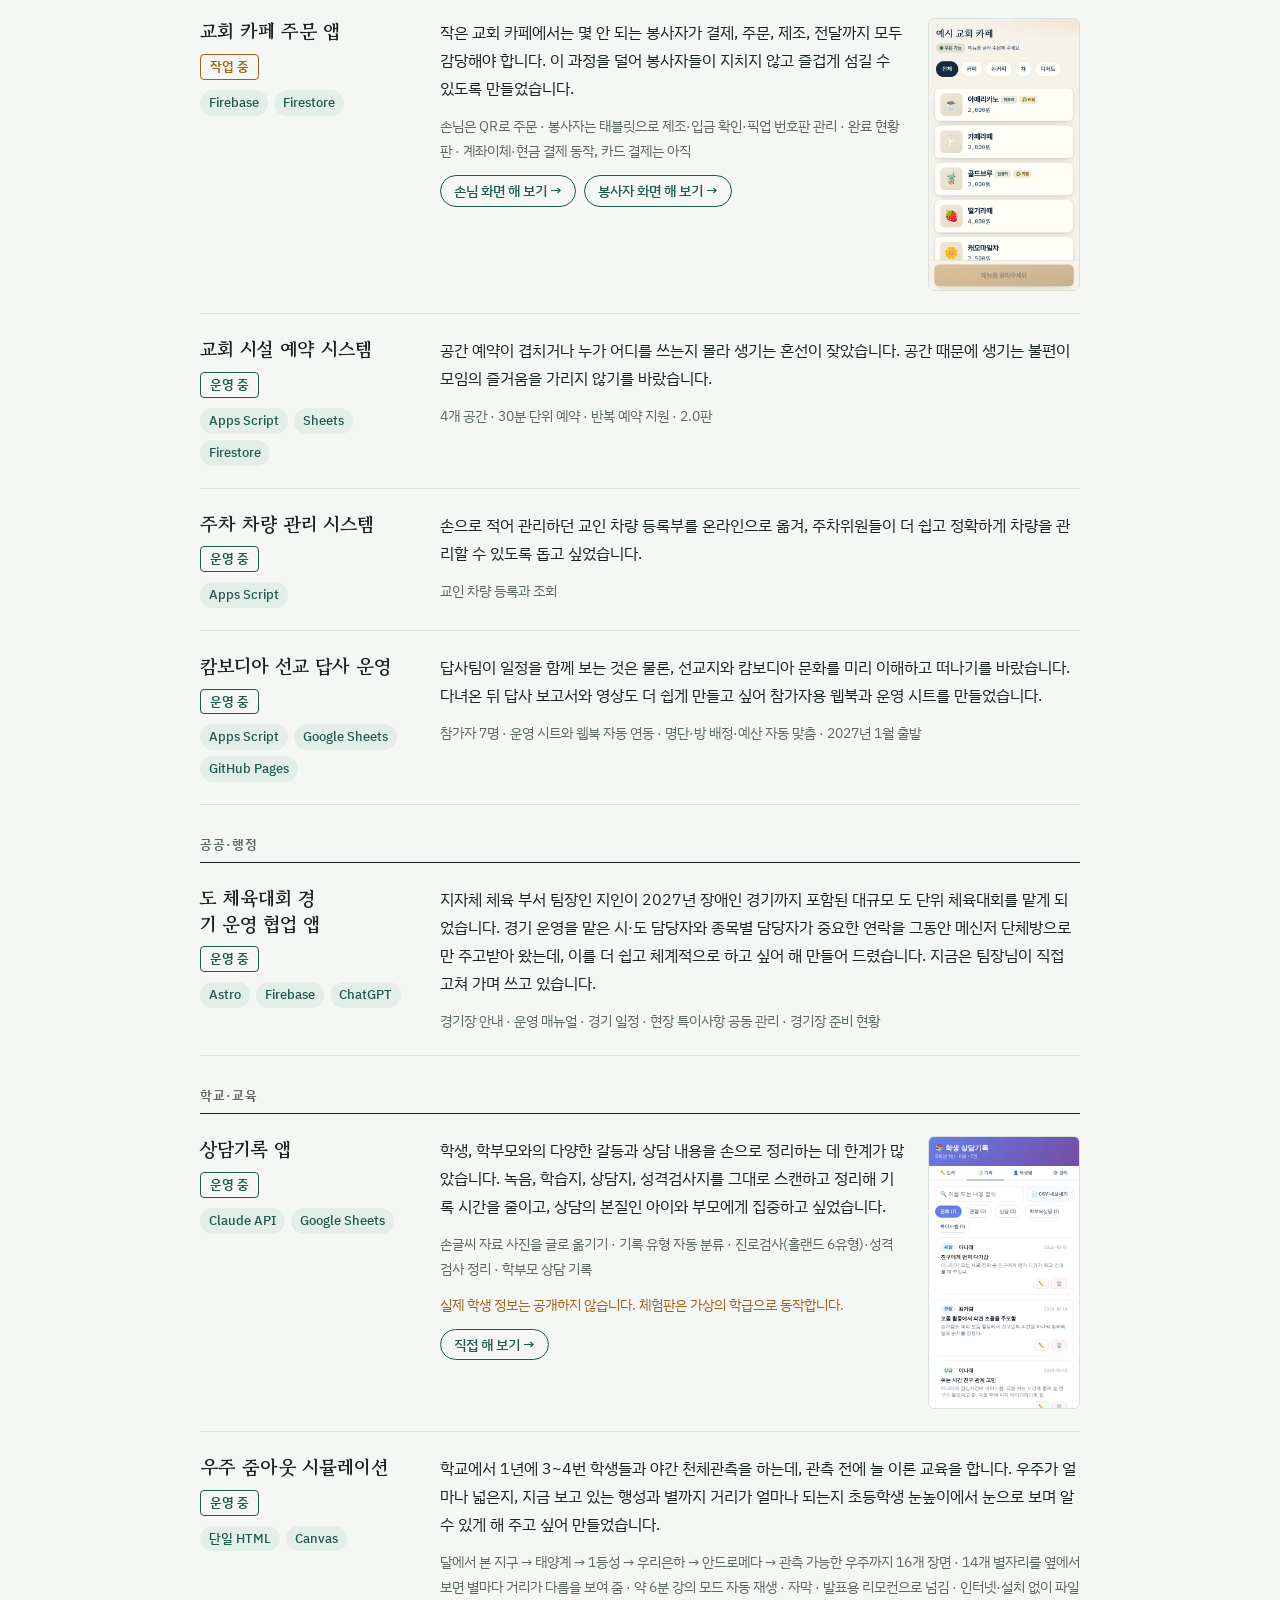
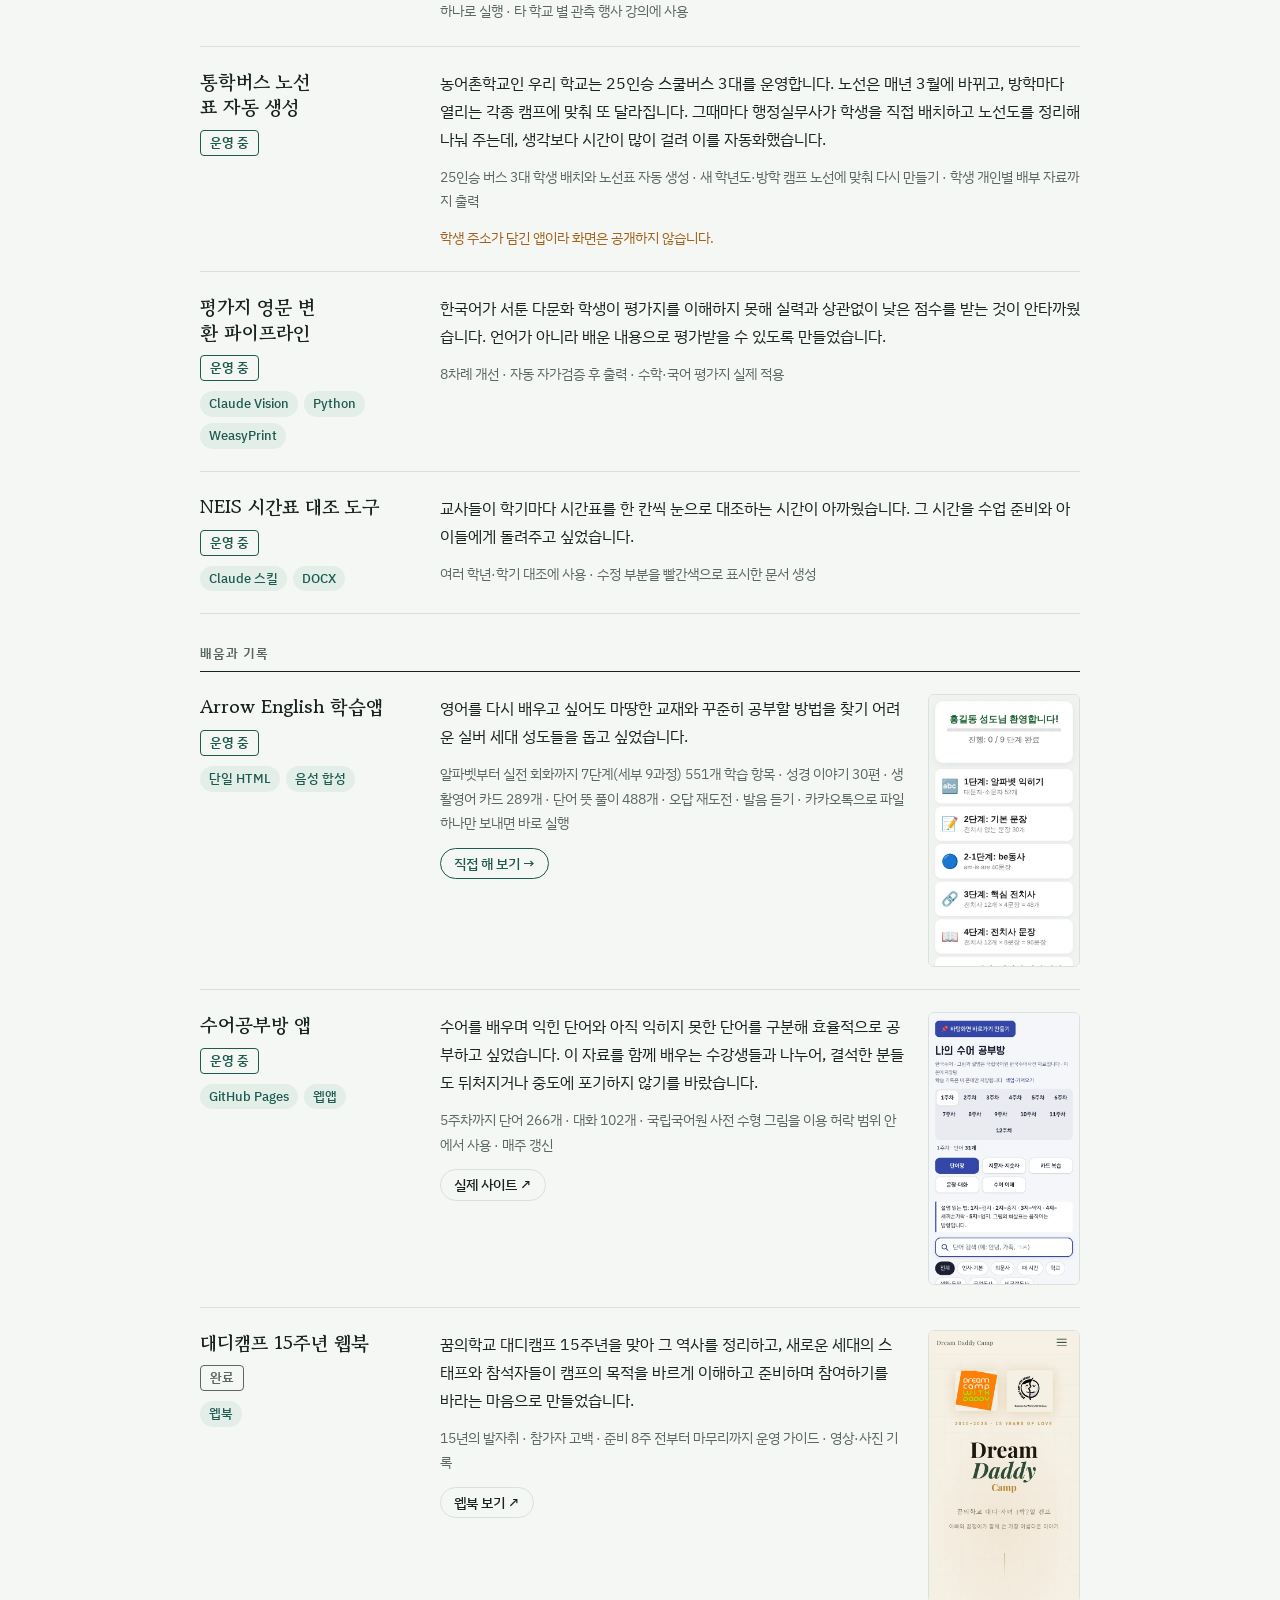
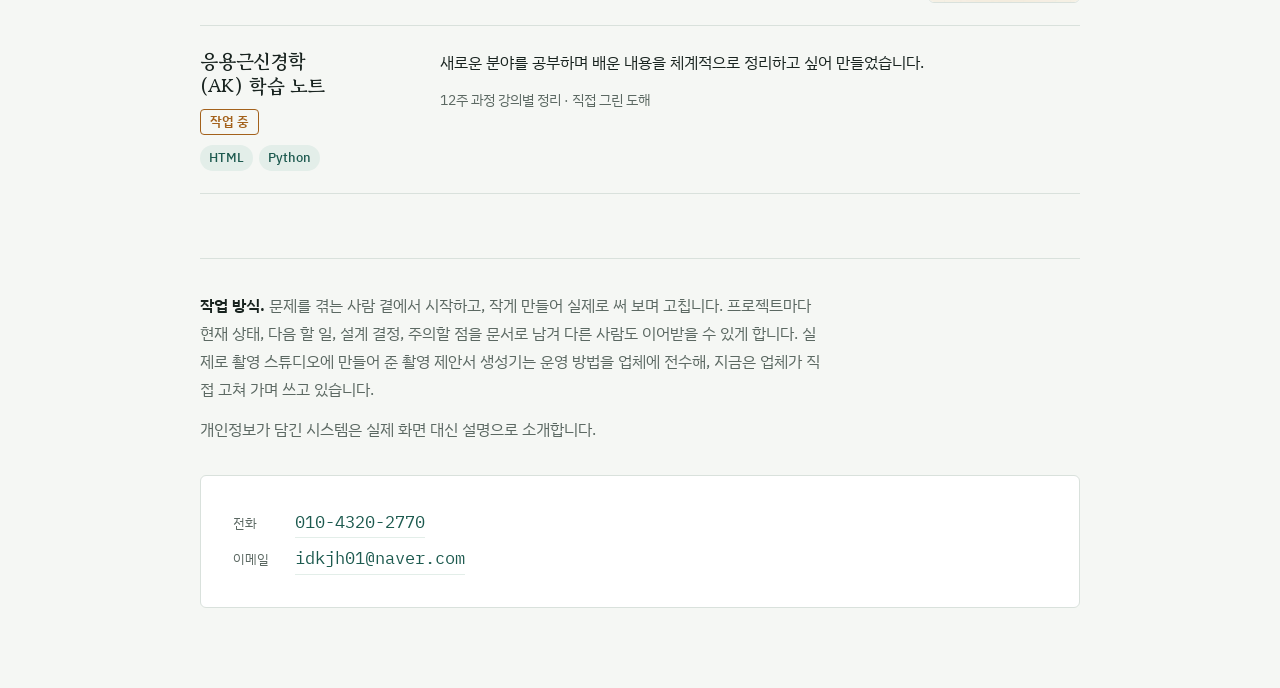
==== commit 9e0f8531: "악보 앱 이름을 AI 사보 앱으로 Co-Authored-By: Claude Opus 5.5 <noreply@anthropic.com> Claude-Session: https://c" ====
--- a/index.html
+++ b/index.html
@@ -190,7 +190,7 @@
  {g:"biz",s:"pre",t:"팜슈가 농원 주문 앱",im:"palmsugar",d:[["직접 해 보기","https://godloveskjh.github.io/demo/palmsugar/"]],w:"선교사님의 캄보디아 팜슈가 농원 제품이 어떻게 팔리고 있는지 궁금했습니다. 과수원 직거래 장터가 3주 만에 완판되는 것을 보면서, 교회가 파송한 선교사님의 일터사역 농원 제품도 그렇게 잘 팔리기를 바라며 만들었습니다.",f:"한국어·영어·크메르어 · 장바구니와 주문 조회 · 농장주와 대화 · 농장 관리 화면 · 2027년 1월 현지 방문 때 선교사님과 배포 결정",k:["Apps Script","Google Sheets"]},
  {g:"church",s:"on",t:"예배 영상 자동 편집·업로드",w:"현장에 오지 못하는 성도들도 예배의 감동을 좋은 소리로 함께 누리기를 바랐습니다. 매주 반복되는 편집 작업이 봉사자에게 짐이 되지 않도록 자동화했습니다.",f:"녹화본에서 찬양·설교 구간 자동 분리 · 고음질 음원 싱크 · 찬양 가사자막과 설교 음성자막 자동 생성 · 유튜브·드라이브 업로드와 보관까지 한 번에 · 6.15판",k:["Python","Flask","FFmpeg","음성 인식","글자 인식"]},
  {g:"church",s:"test",t:"예배 쇼츠 만들기",w:"목사님께서 설교와 찬양을 쇼츠로 올리고 싶어 하셨지만, 편집 프로그램으로 자르고 자막을 넣어 올리는 일은 쉽지 않습니다. 원하는 구간만 고르면 자막이 들어간 쇼츠가 만들어지고 유튜브·인스타그램까지 올라가는 도구를 드리고 싶었습니다.",f:"세로 쇼츠·릴스 제작과 자막 · 컴퓨터에 익숙하지 않은 사역자도 더블클릭으로 설치",k:["Python","Flask","FFmpeg"]},
- {g:"church",s:"on",t:"찬양 악보 전조 앱",w:"교회 찬양팀은 원곡 악보 말고도 다른 조로 바꾼 악보가 필요할 때가 많습니다. 그런데 전조된 악보는 인터넷에서 구하기 어려워, 그동안 손으로 직접 그려서 만들어 왔다고 합니다. 그 수고를 덜어 드리고 싶어 만들었습니다.",f:"폰으로 악보 사진을 올리면 AI가 읽어 원하는 조로 바꿈 · 멜로디만 있는 단선 악보, 겹음 악보, 반주용 3단 악보까지 처리 · 멜로디·코드·가사 함께 전조 · 코드 직접 수정 · 반복·이동 기호와 마디 번호 · PDF 인쇄 · 교회 드라이브에 저장·불러오기 · 설치·로그인 없이 링크로 사용",k:["Python","FastAPI","OpenCV","Claude Vision","Render"]},
+ {g:"church",s:"on",t:"AI 사보 앱",w:"교회 찬양팀은 원곡 악보 말고도 다른 조로 바꾼 악보가 필요할 때가 많습니다. 그런데 전조된 악보는 인터넷에서 구하기 어려워, 그동안 손으로 직접 그려서 만들어 왔다고 합니다. 그 수고를 덜어 드리고 싶어 만들었습니다.",f:"폰으로 악보 사진을 올리면 AI가 읽어 원하는 조로 바꿈 · 멜로디만 있는 단선 악보, 겹음 악보, 반주용 3단 악보까지 처리 · 멜로디·코드·가사 함께 전조 · 코드 직접 수정 · 반복·이동 기호와 마디 번호 · PDF 인쇄 · 교회 드라이브에 저장·불러오기 · 설치·로그인 없이 링크로 사용",k:["Python","FastAPI","OpenCV","Claude Vision","Render"]},
  {g:"church",s:"wip",t:"교회 카페 주문 앱",im:"cafe",d:[["손님 화면 해 보기","https://godloveskjh.github.io/demo/cafe/"],["봉사자 화면 해 보기","https://godloveskjh.github.io/demo/cafe/?staff"]],w:"작은 교회 카페에서는 몇 안 되는 봉사자가 결제, 주문, 제조, 전달까지 모두 감당해야 합니다. 이 과정을 덜어 봉사자들이 지치지 않고 즐겁게 섬길 수 있도록 만들었습니다.",f:"손님은 QR로 주문 · 봉사자는 태블릿으로 제조·입금 확인·픽업 번호판 관리 · 완료 현황판 · 계좌이체·현금 결제 동작, 카드 결제는 아직",k:["Firebase","Firestore"]},
  {g:"church",s:"on",t:"교회 시설 예약 시스템",w:"공간 예약이 겹치거나 누가 어디를 쓰는지 몰라 생기는 혼선이 잦았습니다. 공간 때문에 생기는 불편이 모임의 즐거움을 가리지 않기를 바랐습니다.",f:"4개 공간 · 30분 단위 예약 · 반복 예약 지원 · 2.0판",k:["Apps Script","Sheets","Firestore"]},
  {g:"church",s:"on",t:"주차 차량 관리 시스템",w:"손으로 적어 관리하던 교인 차량 등록부를 온라인으로 옮겨, 주차위원들이 더 쉽고 정확하게 차량을 관리할 수 있도록 돕고 싶었습니다.",f:"교인 차량 등록과 조회",k:["Apps Script"]},
